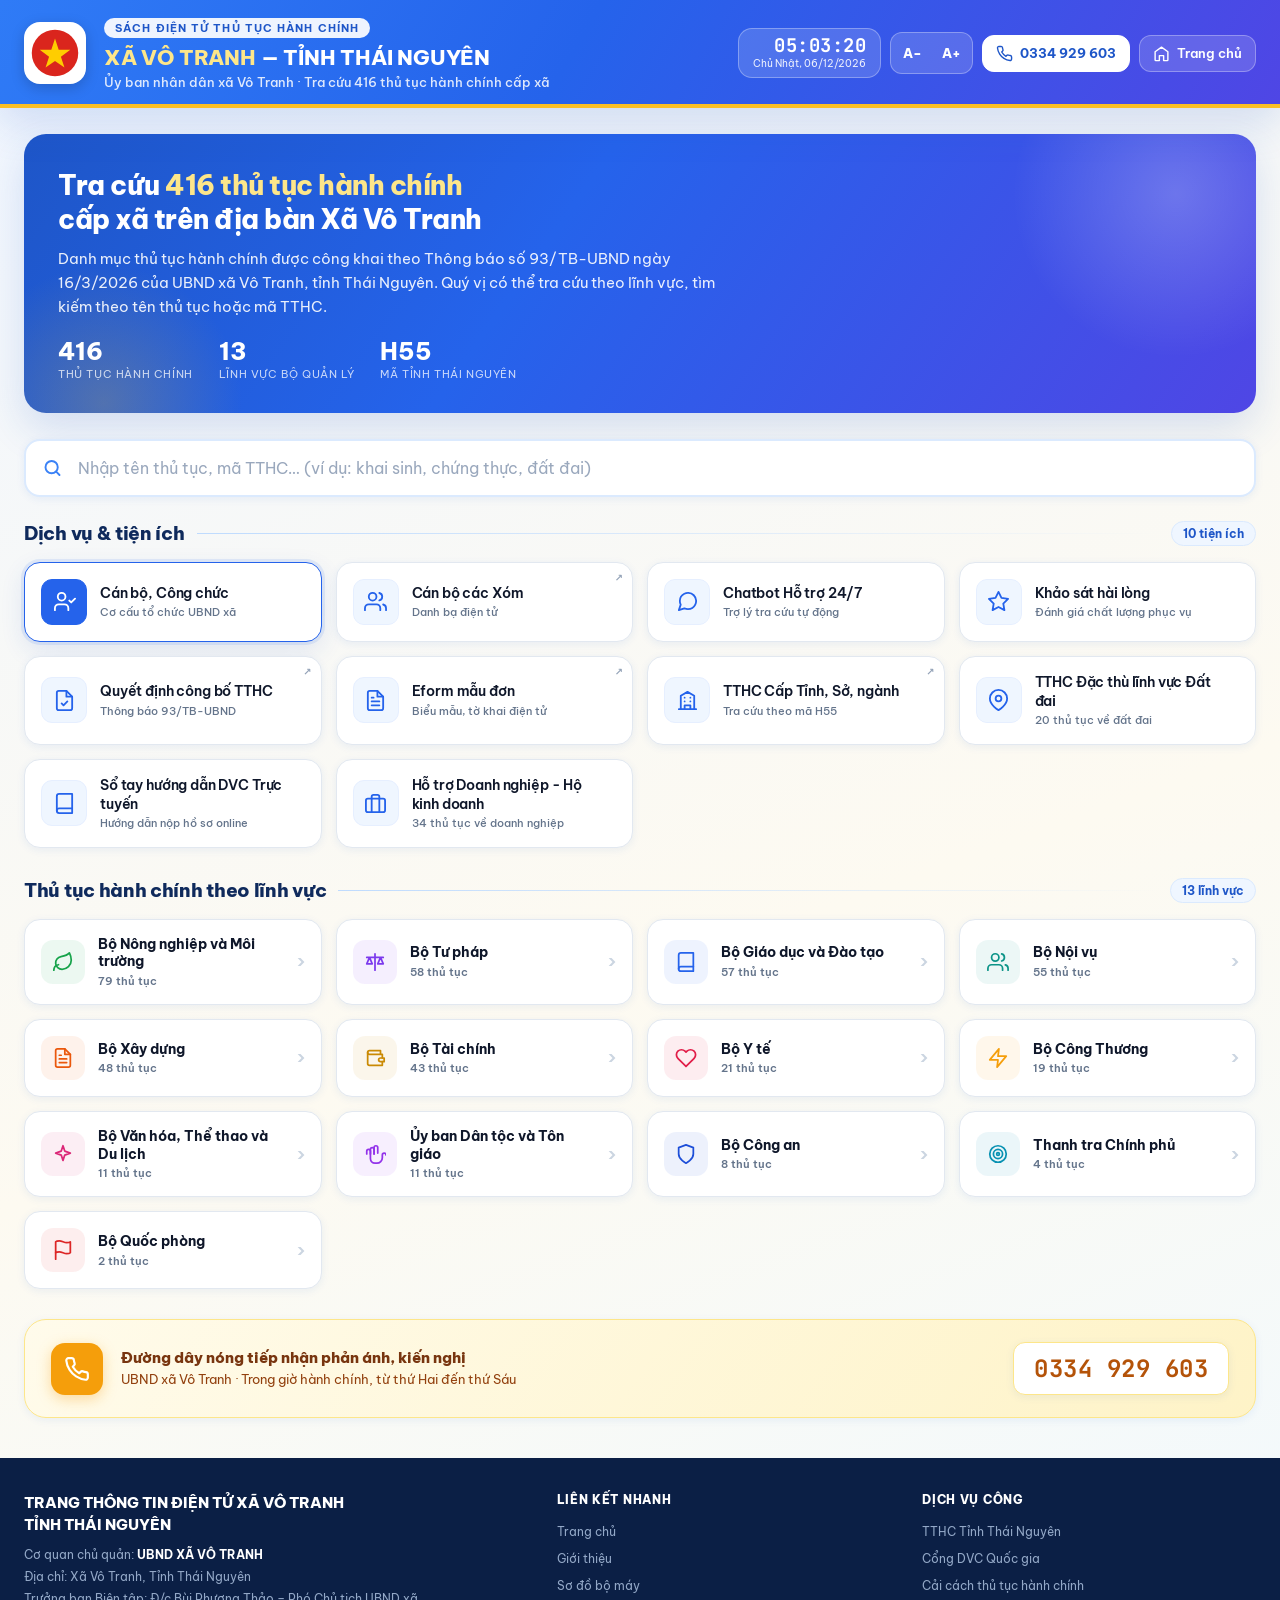
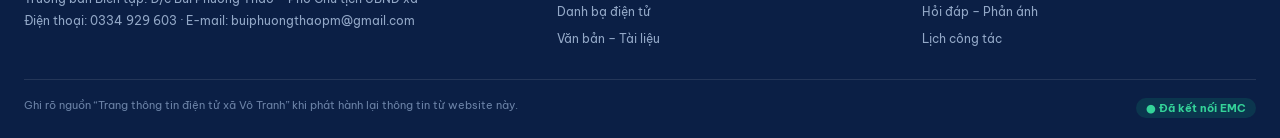
==== index.html @ 2d22bf2d "Khoi tao kiosk TTHC Xa Vo Tranh - Tinh Thai Nguyen (416 thu tuc cap xa, 13 linh vuc, 10 the tien ich" ====
<!DOCTYPE html>
<html lang="vi">
<head>
<meta charset="UTF-8">
<meta name="viewport" content="width=device-width, initial-scale=1.0, maximum-scale=5.0">
<meta name="description" content="Sách điện tử Thủ tục hành chính — UBND xã Vô Tranh, tỉnh Thái Nguyên. Tra cứu 416 thủ tục hành chính cấp xã.">
<meta name="theme-color" content="#2563eb">
<title>Sách điện tử Thủ tục hành chính — Xã Vô Tranh, Tỉnh Thái Nguyên</title>
<link rel="preconnect" href="https://fonts.googleapis.com">
<link rel="preconnect" href="https://fonts.gstatic.com" crossorigin>
<link href="https://fonts.googleapis.com/css2?family=Be+Vietnam+Pro:ital,wght@0,400;0,500;0,600;0,700;0,800;1,400;1,600&family=JetBrains+Mono:wght@500;700&display=swap" rel="stylesheet">
<style>
  :root{
    --blue-800:#1b47a8; --blue-700:#1e56c8; --blue-600:#2563eb; --blue-500:#3b82f6;
    --blue-300:#93c5fd; --blue-200:#bfdbfe; --blue-100:#dbeafe; --blue-50:#eff6ff;
    --ink:#0f2a5c; --slate:#475569; --muted:#64748b;
    --amber-500:#f59e0b; --amber-400:#fbbf24;
    --card:#fff; --border:#e2e8f0; --line:#eef2f7;
    --radius-lg:22px; --radius-md:16px;
    --shadow-sm:0 2px 8px rgba(30,86,200,.08);
    --shadow-md:0 8px 24px rgba(30,86,200,.12);
    --shadow-lg:0 16px 40px rgba(30,86,200,.16);
    --fs:1;
  }
  *{margin:0;padding:0;box-sizing:border-box;-webkit-tap-highlight-color:transparent}
  html{font-size:calc(16px * var(--fs));scroll-behavior:smooth}
  body{
    font-family:'Be Vietnam Pro','Segoe UI',system-ui,sans-serif;
    background:linear-gradient(160deg,#f0f6ff 0%,#fdfaf1 55%,#f0f9ff 100%);
    color:var(--ink);min-height:100vh;display:flex;flex-direction:column;
    -webkit-font-smoothing:antialiased;
  }
  button{font-family:inherit;cursor:pointer;border:none;background:none;color:inherit}
  a{color:inherit;text-decoration:none}

  /* ================= HEADER ================= */
  header.site-header{
    position:sticky;top:0;z-index:60;
    background:linear-gradient(120deg,#2f7bf6 0%,#2563eb 45%,#4f46e5 100%);
    box-shadow:var(--shadow-lg);border-bottom:4px solid var(--amber-400);
  }
  .header-inner{max-width:1320px;margin:0 auto;padding:16px 24px 14px;display:flex;align-items:center;gap:18px;flex-wrap:wrap}
  .emblem{width:62px;height:62px;flex-shrink:0;border-radius:16px;background:#fff;box-shadow:0 4px 14px rgba(0,0,0,.18);display:grid;place-items:center;padding:7px}
  .emblem svg{width:100%;height:100%;display:block}
  .title-block{flex:1 1 300px;min-width:230px}
  .title-kicker{display:inline-block;background:rgba(255,255,255,.92);color:var(--blue-700);font-size:.68rem;font-weight:700;letter-spacing:1.1px;text-transform:uppercase;padding:3px 11px;border-radius:999px;margin-bottom:6px}
  .title-main{color:#fff;font-size:1.3rem;font-weight:800;line-height:1.3;letter-spacing:-.2px}
  .title-main .highlight{color:#fde68a}
  .title-sub{margin-top:3px;color:rgba(255,255,255,.85);font-size:.8rem;font-weight:500}

  .header-tools{display:flex;align-items:center;gap:9px;flex-wrap:wrap}
  .clock-pill{display:flex;flex-direction:column;align-items:flex-end;gap:1px;background:rgba(255,255,255,.15);border:1px solid rgba(255,255,255,.3);border-radius:14px;padding:7px 14px;color:#fff;min-width:132px}
  #clock{font-family:'JetBrains Mono',monospace;font-size:1.18rem;font-weight:700;letter-spacing:.5px;line-height:1.1}
  #date-line{font-size:.64rem;opacity:.9;text-transform:capitalize;white-space:nowrap}
  .tool-pill{display:inline-flex;align-items:center;gap:7px;background:rgba(255,255,255,.15);border:1px solid rgba(255,255,255,.3);border-radius:12px;padding:9px 13px;color:#fff;font-size:.8rem;font-weight:600;transition:.18s}
  .tool-pill:hover{background:rgba(255,255,255,.28);transform:translateY(-1px)}
  .tool-pill svg{width:17px;height:17px}
  .tool-pill.tel{background:#fff;color:var(--blue-700);border-color:#fff;font-weight:700}
  .tool-pill.tel:hover{background:#fef3c7;color:#b45309}
  .fs-group{display:flex;gap:5px;background:rgba(255,255,255,.15);border:1px solid rgba(255,255,255,.3);border-radius:12px;padding:4px}
  .fs-btn{width:34px;height:32px;border-radius:9px;color:#fff;font-weight:800;font-size:.8rem;display:grid;place-items:center;transition:.15s}
  .fs-btn:hover{background:rgba(255,255,255,.25)}
  .fs-btn:active{transform:scale(.94)}

  /* ================= LAYOUT ================= */
  main{flex:1;max-width:1320px;width:100%;margin:0 auto;padding:26px 24px 40px}
  .view{display:none;animation:rise .32s cubic-bezier(.22,1,.36,1)}
  .view.active{display:block}
  @keyframes rise{from{opacity:0;transform:translateY(14px)}to{opacity:1;transform:none}}

  .section-head{display:flex;align-items:center;gap:12px;margin:0 0 16px;flex-wrap:wrap}
  .section-head h2{font-size:1.16rem;font-weight:800;letter-spacing:-.3px}
  .section-head .rule{flex:1;height:1px;background:linear-gradient(90deg,var(--blue-200),transparent)}
  .section-head .count{background:var(--blue-50);color:var(--blue-700);border:1px solid var(--blue-100);font-size:.74rem;font-weight:700;padding:4px 11px;border-radius:999px}

  /* ================= HERO ================= */
  .hero{position:relative;overflow:hidden;border-radius:var(--radius-lg);background:linear-gradient(125deg,#1e56c8 0%,#2563eb 42%,#4f46e5 100%);padding:34px 34px 32px;color:#fff;box-shadow:var(--shadow-lg);margin-bottom:26px}
  .hero::before{content:"";position:absolute;right:-90px;top:-110px;width:340px;height:340px;border-radius:50%;background:radial-gradient(circle,rgba(255,255,255,.22),transparent 68%)}
  .hero::after{content:"";position:absolute;left:-60px;bottom:-130px;width:280px;height:280px;border-radius:50%;background:radial-gradient(circle,rgba(251,191,36,.22),transparent 70%)}
  .hero-inner{position:relative;z-index:1;max-width:840px}
  .hero h1{font-size:1.7rem;font-weight:800;line-height:1.26;letter-spacing:-.5px;margin-bottom:10px}
  .hero h1 .hl{color:#fde68a}
  .hero p{font-size:.93rem;line-height:1.62;color:rgba(255,255,255,.9);max-width:680px}
  .hero-stats{display:flex;gap:26px;margin-top:20px;flex-wrap:wrap}
  .hero-stat{display:flex;flex-direction:column}
  .hero-stat b{font-size:1.5rem;font-weight:800;line-height:1;color:#fff}
  .hero-stat span{font-size:.7rem;text-transform:uppercase;letter-spacing:.6px;color:rgba(255,255,255,.75);margin-top:4px}

  /* ================= SEARCH ================= */
  .search-box{position:relative;margin-bottom:24px}
  .search-box svg.lens{position:absolute;left:18px;top:50%;transform:translateY(-50%);width:21px;height:21px;color:var(--blue-500);pointer-events:none}
  #search{width:100%;padding:17px 60px 17px 52px;border:2px solid var(--blue-100);border-radius:var(--radius-md);font-size:.98rem;font-family:inherit;font-weight:500;background:#fff;color:var(--ink);box-shadow:var(--shadow-sm);transition:.2s}
  #search::placeholder{color:#9aa8bd;font-weight:400}
  #search:focus{outline:none;border-color:var(--blue-500);box-shadow:0 0 0 4px rgba(59,130,246,.15)}
  #search-clear{position:absolute;right:14px;top:50%;transform:translateY(-50%);width:30px;height:30px;border-radius:50%;display:none;place-items:center;background:var(--blue-50);color:var(--blue-600);font-size:.85rem;font-weight:700}
  #search-clear.on{display:grid}

  /* ================= UTILITY GRID (10 thẻ) ================= */
  .util-grid{display:grid;grid-template-columns:repeat(4,minmax(0,1fr));gap:14px;margin-bottom:30px}
  .util-card{display:flex;align-items:center;gap:13px;text-align:left;background:var(--card);border:1.5px solid var(--border);border-radius:var(--radius-md);padding:16px;box-shadow:var(--shadow-sm);transition:.2s cubic-bezier(.22,1,.36,1);min-height:80px;position:relative;overflow:hidden}
  .util-card:hover{border-color:var(--blue-200);box-shadow:var(--shadow-md);transform:translateY(-3px)}
  .util-card:active{transform:translateY(-1px) scale(.995)}
  .util-card .ico{width:46px;height:46px;flex-shrink:0;border-radius:11px;display:grid;place-items:center;background:var(--blue-50);color:var(--blue-600);border:1px solid #e6efff;transition:.2s}
  .util-card .ico svg{width:23px;height:23px;stroke-width:1.9}
  .util-card:hover .ico{background:var(--blue-100);color:var(--blue-700)}
  .util-card .lbl{font-size:.885rem;font-weight:600;line-height:1.35;color:#0f172a;letter-spacing:-.15px;padding-right:8px}
  .util-card .sub{display:block;font-size:.68rem;font-weight:500;color:var(--muted);margin-top:2px;letter-spacing:0;line-height:1.35}
  .util-card .ext{position:absolute;top:8px;right:9px;font-size:.62rem;color:#94a3b8;font-weight:700}
  .util-card.is-active{border:1.8px solid var(--blue-600);box-shadow:0 0 0 3px rgba(37,99,235,.1),var(--shadow-md)}
  .util-card.is-active .ico{background:var(--blue-600);color:#fff;border-color:var(--blue-600)}

  /* ================= SECTOR GRID ================= */
  .sector-grid{display:grid;grid-template-columns:repeat(auto-fill,minmax(238px,1fr));gap:14px}
  .sector-card{display:flex;align-items:center;gap:13px;text-align:left;background:var(--card);border:1.5px solid var(--border);border-radius:var(--radius-md);padding:16px;box-shadow:var(--shadow-sm);transition:.2s cubic-bezier(.22,1,.36,1)}
  .sector-card:hover{border-color:var(--blue-200);box-shadow:var(--shadow-md);transform:translateY(-3px)}
  .sector-card .ico{width:44px;height:44px;flex-shrink:0;border-radius:12px;display:grid;place-items:center;background:var(--blue-50);color:var(--blue-600)}
  .sector-card .ico svg{width:22px;height:22px;stroke-width:1.9}
  .sector-card .txt{flex:1;min-width:0}
  .sector-card .nm{font-size:.85rem;font-weight:700;line-height:1.3;color:#0f172a;display:block}
  .sector-card .ct{font-size:.7rem;font-weight:600;color:var(--muted);margin-top:3px;display:block}
  .sector-card .arw{color:#cbd5e1;font-size:1.1rem;font-weight:700;transition:.2s}
  .sector-card:hover .arw{color:var(--blue-600);transform:translateX(3px)}

  /* ================= BREADCRUMB / BACK ================= */
  .crumbbar{display:flex;align-items:center;gap:10px;margin-bottom:16px;flex-wrap:wrap}
  .btn-back{display:inline-flex;align-items:center;gap:7px;background:#fff;border:1.5px solid var(--border);border-radius:11px;padding:9px 15px;font-size:.82rem;font-weight:700;color:var(--slate);box-shadow:var(--shadow-sm);transition:.18s}
  .btn-back:hover{border-color:var(--blue-300);color:var(--blue-700);transform:translateX(-2px)}
  .btn-back svg{width:15px;height:15px}
  .crumb{font-size:.78rem;color:var(--muted);font-weight:500}
  .crumb b{color:var(--ink);font-weight:700}

  /* ================= PROCEDURE LIST ================= */
  .proc-list{display:flex;flex-direction:column;gap:10px}
  .proc-row{display:flex;align-items:flex-start;gap:14px;text-align:left;background:#fff;border:1.5px solid var(--border);border-radius:14px;padding:15px 17px;transition:.16s;box-shadow:0 1px 3px rgba(15,42,92,.04)}
  .proc-row:hover{border-color:var(--blue-200);background:#fcfdff;transform:translateX(3px);box-shadow:var(--shadow-sm)}
  .proc-row .num{flex-shrink:0;min-width:38px;height:26px;border-radius:8px;background:var(--blue-50);color:var(--blue-700);font-family:'JetBrains Mono',monospace;font-size:.72rem;font-weight:700;display:grid;place-items:center;margin-top:1px}
  .proc-row .body{flex:1;min-width:0}
  .proc-row .nm{font-size:.875rem;font-weight:600;line-height:1.45;color:#12233f;display:block}
  .proc-row .meta{display:flex;gap:7px;flex-wrap:wrap;margin-top:7px}
  .tag{font-size:.64rem;font-weight:700;padding:2.5px 8px;border-radius:6px;background:#f1f5f9;color:#64748b;letter-spacing:.2px;white-space:nowrap}
  .tag.code{background:#eef4ff;color:#1e56c8;font-family:'JetBrains Mono',monospace;letter-spacing:0}
  .tag.lvl{background:#ecfdf5;color:#047857}
  .tag.sec{background:#fef3c7;color:#92400e}
  .proc-row .go{color:#cbd5e1;font-size:1.15rem;font-weight:700;flex-shrink:0;align-self:center;transition:.16s}
  .proc-row:hover .go{color:var(--blue-600);transform:translateX(3px)}

  .empty{text-align:center;padding:56px 20px;background:#fff;border:1.5px dashed var(--blue-200);border-radius:var(--radius-md);color:var(--muted)}
  .empty .em{font-size:2.2rem;margin-bottom:10px;opacity:.6}
  .empty b{display:block;color:var(--ink);font-size:1rem;margin-bottom:6px}
  .empty span{font-size:.85rem;line-height:1.6}

  /* ================= DETAIL ================= */
  .detail-card{background:#fff;border:1.5px solid var(--border);border-radius:var(--radius-lg);overflow:hidden;box-shadow:var(--shadow-md)}
  .detail-top{padding:26px 28px;background:linear-gradient(125deg,#1e56c8,#4f46e5);color:#fff;position:relative;overflow:hidden}
  .detail-top::after{content:"";position:absolute;right:-70px;top:-90px;width:240px;height:240px;border-radius:50%;background:radial-gradient(circle,rgba(255,255,255,.18),transparent 70%)}
  .detail-top .code{display:inline-block;font-family:'JetBrains Mono',monospace;font-size:.9rem;font-weight:700;background:rgba(255,255,255,.18);border:1px solid rgba(255,255,255,.3);padding:5px 13px;border-radius:9px;letter-spacing:.5px;margin-bottom:12px;position:relative;z-index:1}
  .detail-top h1{font-size:1.22rem;font-weight:800;line-height:1.42;letter-spacing:-.2px;position:relative;z-index:1}
  .detail-body{padding:24px 28px 28px}
  .kv{display:grid;grid-template-columns:190px 1fr;gap:0 20px;margin-bottom:22px}
  .kv dt{font-size:.75rem;font-weight:700;color:var(--muted);text-transform:uppercase;letter-spacing:.4px;padding:11px 0;border-bottom:1px solid var(--line)}
  .kv dd{font-size:.88rem;font-weight:600;color:#182b4a;padding:11px 0;border-bottom:1px solid var(--line);line-height:1.5}
  .actions{display:flex;gap:11px;flex-wrap:wrap}
  .btn{display:inline-flex;align-items:center;justify-content:center;gap:9px;padding:13px 22px;border-radius:12px;font-size:.86rem;font-weight:700;transition:.18s;border:1.5px solid transparent}
  .btn svg{width:16px;height:16px}
  .btn-primary{background:linear-gradient(125deg,#2563eb,#4f46e5);color:#fff;box-shadow:var(--shadow-md)}
  .btn-primary:hover{transform:translateY(-2px);box-shadow:var(--shadow-lg)}
  .btn-ghost{background:#fff;border-color:var(--border);color:var(--slate)}
  .btn-ghost:hover{border-color:var(--blue-300);color:var(--blue-700);background:var(--blue-50)}
  .notice{display:flex;gap:12px;background:#fffbeb;border:1px solid #fde68a;border-radius:13px;padding:14px 17px;margin-bottom:20px;font-size:.82rem;line-height:1.6;color:#78350f}
  .notice svg{width:19px;height:19px;flex-shrink:0;margin-top:1px;color:#d97706}
  .notice a{color:#b45309;font-weight:700;text-decoration:underline}

  /* ================= GUIDE / PROSE ================= */
  .prose{background:#fff;border:1.5px solid var(--border);border-radius:var(--radius-lg);padding:28px;box-shadow:var(--shadow-sm)}
  .prose h3{font-size:1rem;font-weight:800;margin:26px 0 12px;color:var(--ink);display:flex;align-items:center;gap:9px}
  .prose h3:first-child{margin-top:0}
  .prose h3 .n{width:26px;height:26px;flex-shrink:0;border-radius:8px;background:var(--blue-600);color:#fff;font-size:.78rem;display:grid;place-items:center;font-weight:800}
  .prose p{font-size:.89rem;line-height:1.75;color:#334155;margin-bottom:11px}
  .prose ul{margin:0 0 14px;padding-left:0;list-style:none;display:flex;flex-direction:column;gap:8px}
  .prose li{font-size:.87rem;line-height:1.62;color:#334155;padding-left:24px;position:relative}
  .prose li::before{content:"";position:absolute;left:6px;top:.62em;width:6px;height:6px;border-radius:50%;background:var(--blue-500)}
  .prose a{color:var(--blue-600);font-weight:700;text-decoration:underline;text-underline-offset:2px}
  .prose a:hover{color:var(--blue-800)}
  .chips{display:flex;flex-wrap:wrap;gap:9px;margin:8px 0 18px}
  .chip{background:var(--blue-50);border:1.5px solid var(--blue-100);color:var(--blue-700);padding:8px 15px;border-radius:999px;font-size:.8rem;font-weight:700;transition:.16s}
  .chip:hover{background:var(--blue-600);color:#fff;border-color:var(--blue-600);transform:translateY(-1px)}

  /* ================= ORG ================= */
  .org-grid{display:grid;grid-template-columns:repeat(auto-fit,minmax(226px,1fr));gap:14px;margin-bottom:22px}
  .org-card{background:#fff;border:1.5px solid var(--border);border-radius:var(--radius-md);padding:20px;box-shadow:var(--shadow-sm);transition:.2s}
  .org-card:hover{border-color:var(--blue-200);box-shadow:var(--shadow-md);transform:translateY(-2px)}
  .org-card .ico{width:44px;height:44px;border-radius:12px;background:var(--blue-50);color:var(--blue-600);display:grid;place-items:center;margin-bottom:13px}
  .org-card .ico svg{width:22px;height:22px}
  .org-card h4{font-size:.94rem;font-weight:800;margin-bottom:6px;color:#0f172a}
  .org-card p{font-size:.78rem;line-height:1.6;color:var(--muted);margin-bottom:12px}
  .org-card .lnk{font-size:.78rem;font-weight:700;color:var(--blue-600);display:inline-flex;align-items:center;gap:5px}
  .org-card .lnk:hover{text-decoration:underline;text-underline-offset:2px}

  /* ================= CHATBOT ================= */
  .chat-wrap{background:#fff;border:1.5px solid var(--border);border-radius:var(--radius-lg);box-shadow:var(--shadow-md);overflow:hidden;display:flex;flex-direction:column;height:min(66vh,620px)}
  .chat-head{padding:16px 22px;background:linear-gradient(125deg,#1e56c8,#4f46e5);color:#fff;display:flex;align-items:center;gap:12px;flex-shrink:0}
  .chat-head .av{width:40px;height:40px;border-radius:12px;background:rgba(255,255,255,.18);display:grid;place-items:center;flex-shrink:0}
  .chat-head .av svg{width:22px;height:22px}
  .chat-head b{font-size:.94rem;font-weight:800;display:block}
  .chat-head span{font-size:.69rem;opacity:.85}
  .chat-body{flex:1;overflow-y:auto;padding:20px 22px;display:flex;flex-direction:column;gap:12px;background:#fbfcff}
  .msg{max-width:86%;padding:12px 16px;border-radius:15px;font-size:.855rem;line-height:1.62}
  .msg.bot{align-self:flex-start;background:#fff;border:1.5px solid var(--border);border-bottom-left-radius:5px;color:#1e293b;box-shadow:0 1px 3px rgba(15,42,92,.05)}
  .msg.user{align-self:flex-end;background:linear-gradient(125deg,#2563eb,#4f46e5);color:#fff;border-bottom-right-radius:5px;box-shadow:var(--shadow-sm)}
  .msg b{font-weight:800}
  .msg .hits{display:flex;flex-direction:column;gap:6px;margin-top:10px}
  .msg .hit{background:var(--blue-50);border:1px solid var(--blue-100);border-radius:9px;padding:8px 11px;font-size:.77rem;font-weight:600;color:var(--blue-800);text-align:left;transition:.15s;line-height:1.4}
  .msg .hit:hover{background:var(--blue-600);color:#fff;border-color:var(--blue-600)}
  .chat-foot{padding:13px 18px;border-top:1.5px solid var(--border);display:flex;gap:10px;background:#fff;flex-shrink:0}
  #chat-input{flex:1;padding:13px 17px;border:1.5px solid var(--border);border-radius:12px;font-size:.86rem;font-family:inherit;font-weight:500;min-width:0}
  #chat-input:focus{outline:none;border-color:var(--blue-500);box-shadow:0 0 0 3px rgba(59,130,246,.12)}
  #chat-send{width:48px;height:48px;border-radius:12px;background:linear-gradient(125deg,#2563eb,#4f46e5);color:#fff;display:grid;place-items:center;flex-shrink:0;box-shadow:var(--shadow-sm)}
  #chat-send svg{width:19px;height:19px}
  #chat-send:active{transform:scale(.95)}

  /* ================= SURVEY ================= */
  .survey-card{background:#fff;border:1.5px solid var(--border);border-radius:var(--radius-lg);padding:28px;box-shadow:var(--shadow-md);max-width:780px}
  .survey-q{margin-bottom:26px}
  .survey-q .q{font-size:.94rem;font-weight:700;margin-bottom:13px;color:#0f172a}
  .rate-row{display:flex;gap:10px;flex-wrap:wrap}
  .rate{display:flex;flex-direction:column;align-items:center;gap:6px;padding:13px 18px;border:1.5px solid var(--border);border-radius:13px;background:#fff;transition:.16s;min-width:82px}
  .rate:hover{border-color:var(--blue-300);background:var(--blue-50);transform:translateY(-2px)}
  .rate.on{border-color:var(--blue-600);background:var(--blue-50);box-shadow:0 0 0 3px rgba(37,99,235,.1)}
  .rate .em{font-size:1.45rem;line-height:1}
  .rate .tx{font-size:.68rem;font-weight:700;color:var(--slate)}
  textarea#survey-note{width:100%;padding:14px 17px;border:1.5px solid var(--border);border-radius:13px;font-family:inherit;font-size:.86rem;resize:vertical;min-height:96px;line-height:1.6}
  textarea#survey-note:focus{outline:none;border-color:var(--blue-500);box-shadow:0 0 0 3px rgba(59,130,246,.12)}

  /* ================= HOTLINE ================= */
  .hotline-bar{display:flex;align-items:center;gap:18px;flex-wrap:wrap;margin-top:30px;background:linear-gradient(125deg,#fffbeb,#fef3c7);border:1.5px solid #fde68a;border-radius:var(--radius-lg);padding:22px 26px;box-shadow:var(--shadow-sm)}
  .hotline-bar .ico{width:52px;height:52px;border-radius:14px;background:#f59e0b;color:#fff;display:grid;place-items:center;flex-shrink:0;box-shadow:0 4px 14px rgba(245,158,11,.35)}
  .hotline-bar .ico svg{width:26px;height:26px}
  .hotline-bar .txt{flex:1 1 260px;min-width:190px}
  .hotline-bar .txt b{display:block;font-size:.96rem;font-weight:800;color:#78350f;margin-bottom:3px}
  .hotline-bar .txt span{font-size:.79rem;color:#92400e;line-height:1.5;display:block}
  .hotline-bar .num{font-family:'JetBrains Mono',monospace;font-size:1.5rem;font-weight:700;color:#b45309;letter-spacing:.5px;padding:10px 20px;background:#fff;border-radius:12px;border:1.5px solid #fde68a;box-shadow:var(--shadow-sm)}

  /* ================= FOOTER ================= */
  footer.site-footer{background:#0b1f45;color:#c7d5ea;padding:34px 24px 20px;margin-top:auto}
  .foot-inner{max-width:1320px;margin:0 auto;display:grid;grid-template-columns:1.5fr 1fr 1fr;gap:32px}
  .foot-brand .nm{color:#fff;font-size:.95rem;font-weight:800;line-height:1.45;margin-bottom:8px}
  .foot-brand p{font-size:.78rem;line-height:1.75;color:#93a8c7}
  .foot-brand b{color:#fff}
  .foot-col h5{color:#fff;font-size:.77rem;font-weight:800;text-transform:uppercase;letter-spacing:.7px;margin-bottom:12px}
  .foot-col a{display:block;font-size:.78rem;color:#93a8c7;padding:4px 0;transition:.15s;line-height:1.5}
  .foot-col a:hover{color:#fbbf24;transform:translateX(3px)}
  .foot-bottom{max-width:1320px;margin:26px auto 0;padding-top:18px;border-top:1px solid rgba(255,255,255,.1);display:flex;justify-content:space-between;gap:14px;flex-wrap:wrap;font-size:.71rem;color:#6b82a6}
  .foot-bottom .badge{display:inline-flex;align-items:center;gap:6px;background:rgba(16,185,129,.15);color:#34d399;padding:3px 10px;border-radius:999px;font-weight:700;white-space:nowrap}

  /* ================= IDLE ================= */
  #idle{position:fixed;inset:0;z-index:200;background:rgba(8,23,52,.82);backdrop-filter:blur(9px);display:none;place-items:center;padding:24px}
  #idle.on{display:grid}
  .idle-box{background:#fff;border-radius:24px;padding:38px 42px;text-align:center;max-width:430px;box-shadow:0 30px 80px rgba(0,0,0,.4);animation:pop .3s cubic-bezier(.22,1,.36,1)}
  @keyframes pop{from{opacity:0;transform:scale(.92)}to{opacity:1;transform:none}}
  .idle-box .ring{width:74px;height:74px;margin:0 auto 18px;border-radius:50%;display:grid;place-items:center;background:linear-gradient(125deg,#fef3c7,#fde68a);color:#b45309;font-size:1.9rem;font-weight:800;font-family:'JetBrains Mono',monospace}
  .idle-box h3{font-size:1.12rem;font-weight:800;margin-bottom:8px;color:var(--ink)}
  .idle-box p{font-size:.85rem;color:var(--muted);line-height:1.6;margin-bottom:22px}

  /* ================= RESPONSIVE ================= */
  @media(max-width:1080px){
    .util-grid{grid-template-columns:repeat(3,minmax(0,1fr))}
    .foot-inner{grid-template-columns:1fr 1fr}
  }
  @media(max-width:860px){
    .util-grid{grid-template-columns:repeat(2,minmax(0,1fr))}
    .hero{padding:26px 22px}
    .hero h1{font-size:1.36rem}
    .kv{grid-template-columns:1fr;gap:0}
    .kv dt{padding-bottom:0;border-bottom:none}
    .kv dd{padding-top:4px}
    .foot-inner{grid-template-columns:1fr;gap:24px}
    .detail-top,.detail-body{padding:20px}
  }
  @media(max-width:560px){
    main{padding:18px 14px 30px}
    .header-inner{padding:12px 14px;gap:12px}
    .emblem{width:48px;height:48px}
    .title-main{font-size:1.02rem}
    .title-sub{font-size:.72rem}
    .util-grid{grid-template-columns:1fr;gap:10px}
    .util-card{min-height:66px;padding:13px 14px}
    .clock-pill{min-width:116px;padding:6px 11px}
    #clock{font-size:.98rem}
    .hotline-bar .num{font-size:1.2rem;width:100%;text-align:center}
    .chat-wrap{height:min(72vh,560px)}
    .prose,.survey-card{padding:20px}
    .rate{flex:1 1 44%;min-width:0}
  }
  @media print{
    header.site-header,footer.site-footer,.actions,.btn-back,.hotline-bar,#idle,.crumbbar{display:none!important}
    body{background:#fff}
    .detail-card{box-shadow:none;border:1px solid #ccc}
  }
</style>
</head>
<body>

<header class="site-header">
  <div class="header-inner">
    <div class="emblem" aria-hidden="true">
      <svg viewBox="0 0 64 64">
        <circle cx="32" cy="32" r="31" fill="#da251d"/>
        <path d="M32 12.5l4.9 15.1H52.4L39.9 36.9l4.7 14.5L32 42.5l-12.6 8.9 4.7-14.5L11.6 27.6h15.5L32 12.5z" fill="#ffcd00"/>
      </svg>
    </div>
    <div class="title-block">
      <span class="title-kicker">Sách điện tử Thủ tục hành chính</span>
      <div class="title-main"><span class="highlight">XÃ VÔ TRANH</span> — TỈNH THÁI NGUYÊN</div>
      <div class="title-sub">Ủy ban nhân dân xã Vô Tranh · Tra cứu 416 thủ tục hành chính cấp xã</div>
    </div>
    <div class="header-tools">
      <div class="clock-pill">
        <div id="clock">--:--:--</div>
        <div id="date-line">Đang tải…</div>
      </div>
      <div class="fs-group" role="group" aria-label="Cỡ chữ">
        <button class="fs-btn" id="fs-down" title="Thu nhỏ chữ" aria-label="Thu nhỏ chữ">A−</button>
        <button class="fs-btn" id="fs-up" title="Phóng to chữ" aria-label="Phóng to chữ">A+</button>
      </div>
      <a class="tool-pill tel" href="tel:0334929603" title="Gọi đường dây nóng">
        <svg viewBox="0 0 24 24" fill="none" stroke="currentColor" stroke-width="2" stroke-linecap="round" stroke-linejoin="round"><path d="M22 16.92v3a2 2 0 0 1-2.18 2 19.79 19.79 0 0 1-8.63-3.07 19.5 19.5 0 0 1-6-6 19.79 19.79 0 0 1-3.07-8.67A2 2 0 0 1 4.11 2h3a2 2 0 0 1 2 1.72c.13.96.36 1.9.7 2.81a2 2 0 0 1-.45 2.11L8.09 9.91a16 16 0 0 0 6 6l1.27-1.27a2 2 0 0 1 2.11-.45c.9.34 1.85.57 2.81.7A2 2 0 0 1 22 16.92z"/></svg>
        0334 929 603
      </a>
      <button class="tool-pill" id="btn-home" title="Về trang chủ">
        <svg viewBox="0 0 24 24" fill="none" stroke="currentColor" stroke-width="2" stroke-linecap="round" stroke-linejoin="round"><path d="M3 9.5L12 3l9 6.5V21a1 1 0 0 1-1 1h-5v-7H9v7H4a1 1 0 0 1-1-1V9.5z"/></svg>
        Trang chủ
      </button>
    </div>
  </div>
</header>

<main>

  <!-- ================= HOME ================= -->
  <section class="view active" id="view-home">
    <div class="hero">
      <div class="hero-inner">
        <h1>Tra cứu <span class="hl">416 thủ tục hành chính</span><br>cấp xã trên địa bàn Xã Vô Tranh</h1>
        <p>Danh mục thủ tục hành chính được công khai theo Thông báo số 93/TB-UBND ngày 16/3/2026 của UBND xã Vô Tranh, tỉnh Thái Nguyên. Quý vị có thể tra cứu theo lĩnh vực, tìm kiếm theo tên thủ tục hoặc mã TTHC.</p>
        <div class="hero-stats">
          <div class="hero-stat"><b>416</b><span>Thủ tục hành chính</span></div>
          <div class="hero-stat"><b>13</b><span>Lĩnh vực Bộ quản lý</span></div>
          <div class="hero-stat"><b>H55</b><span>Mã tỉnh Thái Nguyên</span></div>
        </div>
      </div>
    </div>

    <div class="search-box">
      <svg class="lens" viewBox="0 0 24 24" fill="none" stroke="currentColor" stroke-width="2.2" stroke-linecap="round"><circle cx="11" cy="11" r="7"/><path d="M20 20l-3.5-3.5"/></svg>
      <input id="search" type="search" autocomplete="off" placeholder="Nhập tên thủ tục, mã TTHC… (ví dụ: khai sinh, chứng thực, đất đai)" aria-label="Tìm kiếm thủ tục hành chính">
      <button id="search-clear" aria-label="Xóa tìm kiếm">✕</button>
    </div>

    <div class="section-head">
      <h2>Dịch vụ &amp; tiện ích</h2>
      <div class="rule"></div>
      <span class="count">10 tiện ích</span>
    </div>
    <div class="util-grid" id="util-grid"></div>

    <div class="section-head">
      <h2>Thủ tục hành chính theo lĩnh vực</h2>
      <div class="rule"></div>
      <span class="count" id="sector-count">13 lĩnh vực</span>
    </div>
    <div class="sector-grid" id="sector-grid"></div>

    <div class="hotline-bar">
      <div class="ico">
        <svg viewBox="0 0 24 24" fill="none" stroke="currentColor" stroke-width="2" stroke-linecap="round" stroke-linejoin="round"><path d="M22 16.92v3a2 2 0 0 1-2.18 2 19.79 19.79 0 0 1-8.63-3.07 19.5 19.5 0 0 1-6-6 19.79 19.79 0 0 1-3.07-8.67A2 2 0 0 1 4.11 2h3a2 2 0 0 1 2 1.72c.13.96.36 1.9.7 2.81a2 2 0 0 1-.45 2.11L8.09 9.91a16 16 0 0 0 6 6l1.27-1.27a2 2 0 0 1 2.11-.45c.9.34 1.85.57 2.81.7A2 2 0 0 1 22 16.92z"/></svg>
      </div>
      <div class="txt">
        <b>Đường dây nóng tiếp nhận phản ánh, kiến nghị</b>
        <span>UBND xã Vô Tranh · Trong giờ hành chính, từ thứ Hai đến thứ Sáu</span>
      </div>
      <a class="num" href="tel:0334929603">0334 929 603</a>
    </div>
  </section>

  <!-- ================= LIST ================= -->
  <section class="view" id="view-list">
    <div class="crumbbar">
      <button class="btn-back" data-go="home">
        <svg viewBox="0 0 24 24" fill="none" stroke="currentColor" stroke-width="2.4" stroke-linecap="round" stroke-linejoin="round"><path d="M19 12H5M12 19l-7-7 7-7"/></svg>
        Trang chủ
      </button>
      <span class="crumb">Danh mục thủ tục · <b id="list-title-crumb">…</b></span>
    </div>
    <div class="section-head">
      <h2 id="list-heading">Danh mục thủ tục</h2>
      <div class="rule"></div>
      <span class="count" id="list-count">0 thủ tục</span>
    </div>
    <div class="proc-list" id="proc-list"></div>
  </section>

  <!-- ================= DETAIL ================= -->
  <section class="view" id="view-detail">
    <div class="crumbbar">
      <button class="btn-back" id="detail-back">
        <svg viewBox="0 0 24 24" fill="none" stroke="currentColor" stroke-width="2.4" stroke-linecap="round" stroke-linejoin="round"><path d="M19 12H5M12 19l-7-7 7-7"/></svg>
        Quay lại
      </button>
      <span class="crumb" id="detail-crumb">Chi tiết thủ tục</span>
    </div>
    <div class="detail-card">
      <div class="detail-top">
        <span class="code" id="d-code">—</span>
        <h1 id="d-name">—</h1>
      </div>
      <div class="detail-body">
        <div class="notice">
          <svg viewBox="0 0 24 24" fill="none" stroke="currentColor" stroke-width="2" stroke-linecap="round" stroke-linejoin="round"><circle cx="12" cy="12" r="10"/><path d="M12 16v-4M12 8h.01"/></svg>
          <div>Thông tin dưới đây trích từ danh mục thủ tục hành chính công khai của UBND xã Vô Tranh. Để xem đầy đủ thành phần hồ sơ, thời hạn giải quyết và biểu mẫu, vui lòng tra cứu trên Cổng Dịch vụ công Quốc gia.</div>
        </div>
        <dl class="kv">
          <dt>Mã thủ tục</dt><dd id="d-code2">—</dd>
          <dt>Lĩnh vực quản lý</dt><dd id="d-sector">—</dd>
          <dt>Cấp thực hiện</dt><dd id="d-level">—</dd>
          <dt>Quyết định công bố</dt><dd id="d-qd">—</dd>
          <dt>Cơ quan công khai</dt><dd>UBND tỉnh Thái Nguyên</dd>
          <dt>Tình trạng</dt><dd>Đang áp dụng · Công khai</dd>
        </dl>
        <div class="actions">
          <a class="btn btn-primary" id="d-dvc" href="#" target="_blank" rel="noopener">
            <svg viewBox="0 0 24 24" fill="none" stroke="currentColor" stroke-width="2" stroke-linecap="round" stroke-linejoin="round"><path d="M18 13v6a2 2 0 0 1-2 2H5a2 2 0 0 1-2-2V8a2 2 0 0 1 2-2h6"/><path d="M15 3h6v6M10 14L21 3"/></svg>
            Tra cứu trên Cổng DVC Quốc gia
          </a>
          <button class="btn btn-ghost" onclick="window.print()">
            <svg viewBox="0 0 24 24" fill="none" stroke="currentColor" stroke-width="2" stroke-linecap="round" stroke-linejoin="round"><path d="M6 9V2h12v7M6 18H4a2 2 0 0 1-2-2v-5a2 2 0 0 1 2-2h16a2 2 0 0 1 2 2v5a2 2 0 0 1-2 2h-2"/><path d="M6 14h12v8H6z"/></svg>
            In thủ tục
          </button>
          <a class="btn btn-ghost" href="tel:0334929603">
            <svg viewBox="0 0 24 24" fill="none" stroke="currentColor" stroke-width="2" stroke-linecap="round" stroke-linejoin="round"><path d="M22 16.92v3a2 2 0 0 1-2.18 2 19.79 19.79 0 0 1-8.63-3.07 19.5 19.5 0 0 1-6-6 19.79 19.79 0 0 1-3.07-8.67A2 2 0 0 1 4.11 2h3a2 2 0 0 1 2 1.72c.13.96.36 1.9.7 2.81a2 2 0 0 1-.45 2.11L8.09 9.91a16 16 0 0 0 6 6l1.27-1.27a2 2 0 0 1 2.11-.45c.9.34 1.85.57 2.81.7A2 2 0 0 1 22 16.92z"/></svg>
            Hỗ trợ qua điện thoại
          </a>
        </div>
      </div>
    </div>
  </section>

  <!-- ================= GUIDE ================= -->
  <section class="view" id="view-guide">
    <div class="crumbbar">
      <button class="btn-back" data-go="home">
        <svg viewBox="0 0 24 24" fill="none" stroke="currentColor" stroke-width="2.4" stroke-linecap="round" stroke-linejoin="round"><path d="M19 12H5M12 19l-7-7 7-7"/></svg>
        Trang chủ
      </button>
      <span class="crumb">Sổ tay hướng dẫn Dịch vụ công trực tuyến</span>
    </div>
    <div class="prose">
      <h3><span class="n">1</span> Dịch vụ công trực tuyến là gì?</h3>
      <p>Dịch vụ công trực tuyến là hình thức tiếp nhận và giải quyết thủ tục hành chính qua môi trường điện tử. Người dân có thể nộp hồ sơ, thanh toán phí, nhận kết quả ngay tại nhà mà không cần đến trụ sở UBND, không phụ thuộc giờ hành chính.</p>

      <h3><span class="n">2</span> Chuẩn bị tài khoản định danh điện tử VNeID</h3>
      <ul>
        <li>Cài đặt ứng dụng <b>VNeID</b> trên điện thoại (Google Play hoặc App Store).</li>
        <li>Đăng ký tài khoản bằng số điện thoại chính chủ, xác thực bằng số định danh cá nhân.</li>
        <li>Đến Công an xã Vô Tranh để kích hoạt tài khoản <b>định danh điện tử mức 2</b> — điều kiện cần để nộp hồ sơ trực tuyến.</li>
        <li>Đăng nhập Cổng Dịch vụ công Quốc gia bằng tài khoản VNeID.</li>
      </ul>

      <h3><span class="n">3</span> Các bước nộp hồ sơ trực tuyến</h3>
      <ul>
        <li><b>Bước 1:</b> Truy cập <a href="https://dichvucong.gov.vn/" target="_blank" rel="noopener">dichvucong.gov.vn</a>, đăng nhập bằng VNeID.</li>
        <li><b>Bước 2:</b> Tìm thủ tục cần thực hiện, chọn cơ quan giải quyết là <b>UBND xã Vô Tranh</b>.</li>
        <li><b>Bước 3:</b> Điền tờ khai trực tuyến, tải lên bản chụp các giấy tờ theo yêu cầu.</li>
        <li><b>Bước 4:</b> Thanh toán lệ phí (nếu có) và nhận mã hồ sơ để theo dõi tiến độ.</li>
        <li><b>Bước 5:</b> Nhận kết quả trực tuyến hoặc tại Bộ phận Một cửa UBND xã Vô Tranh.</li>
      </ul>

      <h3><span class="n">4</span> Lưu ý khi chụp, tải hồ sơ</h3>
      <ul>
        <li>Chụp rõ nét, đủ 4 góc, không lóa sáng; định dạng PDF hoặc JPG, dung lượng dưới 5MB mỗi trang.</li>
        <li>Thông tin khai phải trùng khớp với giấy tờ tùy thân và dữ liệu dân cư quốc gia.</li>
        <li>Trường hợp hồ sơ bị từ chối, cơ quan tiếp nhận phải thông báo nêu rõ lý do trong thời hạn quy định.</li>
      </ul>

      <h3><span class="n">5</span> Đường dẫn tra cứu chính thức</h3>
      <div class="chips">
        <a class="chip" href="https://dichvucong.gov.vn/tra-cuu-thu-tuc/danh-sach?showAdvanced=true&amp;searchType=PROVINCE&amp;formalityType=STANDARD&amp;province=H55&amp;activeKey=STANDARD" target="_blank" rel="noopener">TTHC Tỉnh Thái Nguyên (H55)</a>
        <a class="chip" href="https://votranh.thainguyen.gov.vn/van-ban-tai-lieu" target="_blank" rel="noopener">Văn bản – Tài liệu xã</a>
        <a class="chip" href="https://votranh.thainguyen.gov.vn/hoi-dap" target="_blank" rel="noopener">Hỏi đáp – Phản ánh</a>
        <a class="chip" href="https://votranh.thainguyen.gov.vn/cai-cach-thu-tuc-hanh-chinh" target="_blank" rel="noopener">Cải cách TTHC</a>
      </div>

      <h3><span class="n">6</span> Trường hợp cần hỗ trợ</h3>
      <p>Liên hệ Bộ phận Một cửa – UBND xã Vô Tranh, tỉnh Thái Nguyên. Điện thoại: <a href="tel:0334929603"><b>0334 929 603</b></a> · Email: <a href="mailto:buiphuongthaopm@gmail.com">buiphuongthaopm@gmail.com</a></p>
    </div>
  </section>

  <!-- ================= DIRECTORY ================= -->
  <section class="view" id="view-directory">
    <div class="crumbbar">
      <button class="btn-back" data-go="home">
        <svg viewBox="0 0 24 24" fill="none" stroke="currentColor" stroke-width="2.4" stroke-linecap="round" stroke-linejoin="round"><path d="M19 12H5M12 19l-7-7 7-7"/></svg>
        Trang chủ
      </button>
      <span class="crumb">Cán bộ, Công chức</span>
    </div>
    <div class="section-head">
      <h2>Cơ cấu tổ chức xã Vô Tranh</h2>
      <div class="rule"></div>
    </div>
    <div class="org-grid">
      <div class="org-card">
        <div class="ico"><svg viewBox="0 0 24 24" fill="none" stroke="currentColor" stroke-width="1.9" stroke-linecap="round" stroke-linejoin="round"><path d="M17 21v-2a4 4 0 0 0-4-4H5a4 4 0 0 0-4 4v2"/><circle cx="9" cy="7" r="4"/><path d="M23 21v-2a4 4 0 0 0-3-3.87"/></svg></div>
        <h4>Đảng ủy xã Vô Tranh</h4>
        <p>Lãnh đạo, chỉ đạo toàn diện các mặt công tác của địa phương.</p>
        <a class="lnk" href="https://votranh.thainguyen.gov.vn/ang-uy" target="_blank" rel="noopener">Xem chi tiết →</a>
      </div>
      <div class="org-card">
        <div class="ico"><svg viewBox="0 0 24 24" fill="none" stroke="currentColor" stroke-width="1.9" stroke-linecap="round" stroke-linejoin="round"><path d="M3 21h18M5 21V9l7-5 7 5v12M9 21v-6h6v6"/></svg></div>
        <h4>Hội đồng nhân dân xã</h4>
        <p>Cơ quan quyền lực nhà nước ở địa phương, đại diện cho ý chí nhân dân.</p>
        <a class="lnk" href="https://votranh.thainguyen.gov.vn/hoi-ong-nhan-dan" target="_blank" rel="noopener">Xem chi tiết →</a>
      </div>
      <div class="org-card">
        <div class="ico"><svg viewBox="0 0 24 24" fill="none" stroke="currentColor" stroke-width="1.9" stroke-linecap="round" stroke-linejoin="round"><path d="M3 21h18M4 21V7l8-4 8 4v14M9 21v-5h6v5M8 11h.01M16 11h.01"/></svg></div>
        <h4>Ủy ban nhân dân xã</h4>
        <p>Cơ quan chấp hành, điều hành, quản lý nhà nước trên địa bàn xã.</p>
        <a class="lnk" href="https://votranh.thainguyen.gov.vn/uy-ban-nhan-dan" target="_blank" rel="noopener">Xem chi tiết →</a>
      </div>
      <div class="org-card">
        <div class="ico"><svg viewBox="0 0 24 24" fill="none" stroke="currentColor" stroke-width="1.9" stroke-linecap="round" stroke-linejoin="round"><path d="M12 21s-7-4.5-7-10a7 7 0 0 1 14 0c0 5.5-7 10-7 10z"/><circle cx="12" cy="11" r="2.5"/></svg></div>
        <h4>UBMTTQ xã Vô Tranh</h4>
        <p>Tập hợp, phát huy sức mạnh khối đại đoàn kết toàn dân.</p>
        <a class="lnk" href="https://votranh.thainguyen.gov.vn/so-o-bo-may" target="_blank" rel="noopener">Sơ đồ bộ máy →</a>
      </div>
    </div>

    <div class="notice">
      <svg viewBox="0 0 24 24" fill="none" stroke="currentColor" stroke-width="2" stroke-linecap="round" stroke-linejoin="round"><circle cx="12" cy="12" r="10"/><path d="M12 16v-4M12 8h.01"/></svg>
      <div>Danh sách cán bộ, công chức kèm chức vụ và số điện thoại được công khai đầy đủ tại chuyên mục <b>Danh bạ điện tử</b> trên Trang thông tin điện tử xã Vô Tranh.</div>
    </div>

    <div class="actions" style="margin-top:20px">
      <a class="btn btn-primary" href="https://votranh.thainguyen.gov.vn/danh-ba-dien-tu" target="_blank" rel="noopener">
        <svg viewBox="0 0 24 24" fill="none" stroke="currentColor" stroke-width="2" stroke-linecap="round" stroke-linejoin="round"><path d="M18 13v6a2 2 0 0 1-2 2H5a2 2 0 0 1-2-2V8a2 2 0 0 1 2-2h6"/><path d="M15 3h6v6M10 14L21 3"/></svg>
        Mở Danh bạ điện tử
      </a>
      <a class="btn btn-ghost" href="https://votranh.thainguyen.gov.vn/can-bo-cong-chuc-xa" target="_blank" rel="noopener">Trang Cán bộ công chức xã</a>
    </div>
  </section>

  <!-- ================= CHATBOT ================= -->
  <section class="view" id="view-chatbot">
    <div class="crumbbar">
      <button class="btn-back" data-go="home">
        <svg viewBox="0 0 24 24" fill="none" stroke="currentColor" stroke-width="2.4" stroke-linecap="round" stroke-linejoin="round"><path d="M19 12H5M12 19l-7-7 7-7"/></svg>
        Trang chủ
      </button>
      <span class="crumb">Chatbot hỗ trợ tra cứu 24/7</span>
    </div>
    <div class="chat-wrap">
      <div class="chat-head">
        <div class="av">
          <svg viewBox="0 0 24 24" fill="none" stroke="currentColor" stroke-width="1.9" stroke-linecap="round" stroke-linejoin="round"><rect x="3" y="8" width="18" height="12" rx="3"/><path d="M12 4v4M8 14h.01M16 14h.01M9 18h6"/></svg>
        </div>
        <div>
          <b>Trợ lý tra cứu TTHC</b>
          <span>Hoạt động 24/7 · Trả lời tự động từ danh mục 416 thủ tục</span>
        </div>
      </div>
      <div class="chat-body" id="chat-body"></div>
      <div class="chat-foot">
        <input id="chat-input" type="text" placeholder="Nhập nội dung cần tra cứu, ví dụ: đăng ký khai sinh…" autocomplete="off">
        <button id="chat-send" aria-label="Gửi">
          <svg viewBox="0 0 24 24" fill="none" stroke="currentColor" stroke-width="2.2" stroke-linecap="round" stroke-linejoin="round"><path d="M22 2L11 13M22 2l-7 20-4-9-9-4 20-7z"/></svg>
        </button>
      </div>
    </div>
  </section>

  <!-- ================= SURVEY ================= -->
  <section class="view" id="view-survey">
    <div class="crumbbar">
      <button class="btn-back" data-go="home">
        <svg viewBox="0 0 24 24" fill="none" stroke="currentColor" stroke-width="2.4" stroke-linecap="round" stroke-linejoin="round"><path d="M19 12H5M12 19l-7-7 7-7"/></svg>
        Trang chủ
      </button>
      <span class="crumb">Khảo sát mức độ hài lòng</span>
    </div>
    <div class="survey-card">
      <div class="section-head" style="margin-bottom:20px">
        <h2>Đánh giá chất lượng phục vụ</h2>
        <div class="rule"></div>
      </div>
      <p style="font-size:.86rem;line-height:1.7;color:#475569;margin-bottom:24px">
        Ý kiến của Quý vị giúp UBND xã Vô Tranh nâng cao chất lượng giải quyết thủ tục hành chính. Vui lòng chọn mức độ hài lòng cho từng nội dung dưới đây.
      </p>

      <div class="survey-q" data-q="1">
        <div class="q">1. Thái độ phục vụ của cán bộ, công chức</div>
        <div class="rate-row">
          <button class="rate" type="button" data-v="Rất hài lòng"><span class="em">😍</span><span class="tx">Rất hài lòng</span></button>
          <button class="rate" type="button" data-v="Hài lòng"><span class="em">🙂</span><span class="tx">Hài lòng</span></button>
          <button class="rate" type="button" data-v="Bình thường"><span class="em">😐</span><span class="tx">Bình thường</span></button>
          <button class="rate" type="button" data-v="Chưa hài lòng"><span class="em">🙁</span><span class="tx">Chưa hài lòng</span></button>
        </div>
      </div>

      <div class="survey-q" data-q="2">
        <div class="q">2. Thời gian giải quyết hồ sơ</div>
        <div class="rate-row">
          <button class="rate" type="button" data-v="Rất hài lòng"><span class="em">😍</span><span class="tx">Rất hài lòng</span></button>
          <button class="rate" type="button" data-v="Hài lòng"><span class="em">🙂</span><span class="tx">Hài lòng</span></button>
          <button class="rate" type="button" data-v="Bình thường"><span class="em">😐</span><span class="tx">Bình thường</span></button>
          <button class="rate" type="button" data-v="Chưa hài lòng"><span class="em">🙁</span><span class="tx">Chưa hài lòng</span></button>
        </div>
      </div>

      <div class="survey-q" data-q="3">
        <div class="q">3. Cơ sở vật chất, trang thiết bị tại Bộ phận Một cửa</div>
        <div class="rate-row">
          <button class="rate" type="button" data-v="Rất hài lòng"><span class="em">😍</span><span class="tx">Rất hài lòng</span></button>
          <button class="rate" type="button" data-v="Hài lòng"><span class="em">🙂</span><span class="tx">Hài lòng</span></button>
          <button class="rate" type="button" data-v="Bình thường"><span class="em">😐</span><span class="tx">Bình thường</span></button>
          <button class="rate" type="button" data-v="Chưa hài lòng"><span class="em">🙁</span><span class="tx">Chưa hài lòng</span></button>
        </div>
      </div>

      <div class="survey-q">
        <div class="q">4. Ý kiến góp ý khác (không bắt buộc)</div>
        <textarea id="survey-note" placeholder="Quý vị có thể nêu cụ thể thủ tục, thời điểm và nội dung cần góp ý…"></textarea>
      </div>

      <div class="actions">
        <button class="btn btn-primary" id="survey-send">
          <svg viewBox="0 0 24 24" fill="none" stroke="currentColor" stroke-width="2" stroke-linecap="round" stroke-linejoin="round"><path d="M22 2L11 13M22 2l-7 20-4-9-9-4 20-7z"/></svg>
          Gửi góp ý
        </button>
        <a class="btn btn-ghost" href="https://votranh.thainguyen.gov.vn/hoi-dap" target="_blank" rel="noopener">Gửi qua trang Hỏi đáp</a>
      </div>
      <p id="survey-msg" style="margin-top:16px;font-size:.82rem;font-weight:700;color:#047857;display:none"></p>
    </div>
  </section>

</main>

<footer class="site-footer">
  <div class="foot-inner">
    <div class="foot-brand">
      <div class="nm">TRANG THÔNG TIN ĐIỆN TỬ XÃ VÔ TRANH<br>TỈNH THÁI NGUYÊN</div>
      <p>
        Cơ quan chủ quản: <b>UBND XÃ VÔ TRANH</b><br>
        Địa chỉ: Xã Vô Tranh, Tỉnh Thái Nguyên<br>
        Trưởng ban Biên tập: Đ/c Bùi Phương Thảo – Phó Chủ tịch UBND xã<br>
        Điện thoại: 0334 929 603 · E-mail: buiphuongthaopm@gmail.com
      </p>
    </div>
    <div class="foot-col">
      <h5>Liên kết nhanh</h5>
      <a href="https://votranh.thainguyen.gov.vn/trang-chu" target="_blank" rel="noopener">Trang chủ</a>
      <a href="https://votranh.thainguyen.gov.vn/gioi-thieu" target="_blank" rel="noopener">Giới thiệu</a>
      <a href="https://votranh.thainguyen.gov.vn/so-o-bo-may" target="_blank" rel="noopener">Sơ đồ bộ máy</a>
      <a href="https://votranh.thainguyen.gov.vn/danh-ba-dien-tu" target="_blank" rel="noopener">Danh bạ điện tử</a>
      <a href="https://votranh.thainguyen.gov.vn/van-ban-tai-lieu" target="_blank" rel="noopener">Văn bản – Tài liệu</a>
    </div>
    <div class="foot-col">
      <h5>Dịch vụ công</h5>
      <a href="https://dichvucong.gov.vn/tra-cuu-thu-tuc/danh-sach?showAdvanced=true&amp;searchType=PROVINCE&amp;formalityType=STANDARD&amp;province=H55&amp;activeKey=STANDARD" target="_blank" rel="noopener">TTHC Tỉnh Thái Nguyên</a>
      <a href="https://dichvucong.gov.vn/" target="_blank" rel="noopener">Cổng DVC Quốc gia</a>
      <a href="https://votranh.thainguyen.gov.vn/cai-cach-thu-tuc-hanh-chinh" target="_blank" rel="noopener">Cải cách thủ tục hành chính</a>
      <a href="https://votranh.thainguyen.gov.vn/hoi-dap" target="_blank" rel="noopener">Hỏi đáp – Phản ánh</a>
      <a href="https://votranh.thainguyen.gov.vn/lich-cong-tac" target="_blank" rel="noopener">Lịch công tác</a>
    </div>
  </div>
  <div class="foot-bottom">
    <span>Ghi rõ nguồn “Trang thông tin điện tử xã Vô Tranh” khi phát hành lại thông tin từ website này.</span>
    <span class="badge">● Đã kết nối EMC</span>
  </div>
</footer>

<div id="idle" role="dialog" aria-modal="true" aria-labelledby="idle-title">
  <div class="idle-box">
    <div class="ring" id="idle-sec">10</div>
    <h3 id="idle-title">Phiên làm việc sắp kết thúc</h3>
    <p>Vui lòng chạm vào màn hình để tiếp tục tra cứu thủ tục hành chính.</p>
    <button class="btn btn-primary" id="idle-continue" style="width:100%">Tiếp tục tra cứu</button>
  </div>
</div>

<script src="data.js"></script>
<script>
(function () {
  'use strict';

  var DATA = window.KIOSK_DATA;
  if (!DATA) { document.body.insertAdjacentHTML('afterbegin', '<p style="padding:20px;font-family:sans-serif">Không tải được dữ liệu (data.js).</p>'); return; }
  var PROCS = DATA.procedures, SECTORS = DATA.sectors, CFG = DATA.config;
  var DVC = 'https://dichvucong.gov.vn/p/home/dvc-tthc-chi-tiet-thu-tuc.html?ma_thu_tuc=';

  var ICON = {
    userCheck:'<path d="M16 21v-2a4 4 0 0 0-4-4H6a4 4 0 0 0-4 4v2"/><circle cx="9" cy="7" r="4"/><path d="M17 11l2 2 4-4"/>',
    users:'<path d="M17 21v-2a4 4 0 0 0-4-4H5a4 4 0 0 0-4 4v2"/><circle cx="9" cy="7" r="4"/><path d="M23 21v-2a4 4 0 0 0-3-3.87M16 3.13a4 4 0 0 1 0 7.75"/>',
    chat:'<path d="M21 11.5a8.38 8.38 0 0 1-.9 3.8 8.5 8.5 0 0 1-7.6 4.7 8.38 8.38 0 0 1-3.8-.9L3 21l1.9-5.7a8.38 8.38 0 0 1-.9-3.8 8.5 8.5 0 0 1 4.7-7.6 8.38 8.38 0 0 1 3.8-.9h.5a8.48 8.48 0 0 1 8 8v.5z"/>',
    star:'<path d="M12 2l3.09 6.26L22 9.27l-5 4.87 1.18 6.88L12 17.77l-6.18 3.25L7 14.14 2 9.27l6.91-1.01L12 2z"/>',
    fileBadge:'<path d="M14 2H6a2 2 0 0 0-2 2v16a2 2 0 0 0 2 2h12a2 2 0 0 0 2-2V8z"/><path d="M14 2v6h6M9 15l2 2 4-4"/>',
    fileText:'<path d="M14 2H6a2 2 0 0 0-2 2v16a2 2 0 0 0 2 2h12a2 2 0 0 0 2-2V8z"/><path d="M14 2v6h6M16 13H8M16 17H8M10 9H8"/>',
    building:'<path d="M3 21h18M5 21V7l7-4 7 4v14M9 21v-4h6v4M9 9h.01M15 9h.01M9 13h.01M15 13h.01"/>',
    map:'<path d="M21 10c0 7-9 12-9 12s-9-5-9-12a9 9 0 0 1 18 0z"/><circle cx="12" cy="10" r="3"/>',
    book:'<path d="M4 19.5A2.5 2.5 0 0 1 6.5 17H20"/><path d="M6.5 2H20v20H6.5A2.5 2.5 0 0 1 4 19.5v-15A2.5 2.5 0 0 1 6.5 2z"/>',
    briefcase:'<rect x="2" y="7" width="20" height="14" rx="2"/><path d="M16 21V5a2 2 0 0 0-2-2h-4a2 2 0 0 0-2 2v16"/>',
    leaf:'<path d="M11 20A7 7 0 0 1 9.8 6.1C15.5 5 17 4.48 19 2c1 2 2 4.18 2 8 0 5.5-4.78 10-10 10z"/><path d="M2 21c0-3 1.85-5.36 5.08-6"/>',
    scale:'<path d="M12 3v18M3 7h18M6 7l-3 7h6L6 7zM18 7l-3 7h6l-3-7z"/>',
    wallet:'<path d="M20 12V8H6a2 2 0 0 1 0-4h12v4"/><path d="M4 6v12a2 2 0 0 0 2 2h14v-4"/><path d="M18 12a2 2 0 0 0 0 4h4v-4z"/>',
    heart:'<path d="M20.84 4.61a5.5 5.5 0 0 0-7.78 0L12 5.67l-1.06-1.06a5.5 5.5 0 0 0-7.78 7.78l1.06 1.06L12 21.23l7.78-7.78 1.06-1.06a5.5 5.5 0 0 0 0-7.78z"/>',
    bolt:'<path d="M13 2L3 14h9l-1 8 10-12h-9l1-8z"/>',
    sparkle:'<path d="M12 3l1.9 5.8L20 11l-6.1 2.2L12 19l-1.9-5.8L4 11l6.1-2.2L12 3z"/>',
    hands:'<path d="M11 12V5a2 2 0 1 1 4 0v6"/><path d="M7 12V7a2 2 0 1 1 4 0v5"/><path d="M3 12V9a2 2 0 1 1 4 0v8a5 5 0 0 0 5 5h2a6 6 0 0 0 6-6v-3a2 2 0 1 1 4 0"/>',
    shield:'<path d="M12 22s8-4 8-10V5l-8-3-8 3v7c0 6 8 10 8 10z"/>',
    flag:'<path d="M4 15s1-1 4-1 5 2 8 2 4-1 4-1V3s-1 1-4 1-5-2-8-2-4 1-4 1z"/><path d="M4 22v-7"/>',
    target:'<circle cx="12" cy="12" r="9"/><circle cx="12" cy="12" r="5"/><circle cx="12" cy="12" r="1.5"/>'
  };
  function svg(n){ return '<svg viewBox="0 0 24 24" fill="none" stroke="currentColor" stroke-width="1.9" stroke-linecap="round" stroke-linejoin="round">' + (ICON[n] || ICON.fileText) + '</svg>'; }

  var UTILS = [
    {label:'Cán bộ, Công chức', sub:'Cơ cấu tổ chức UBND xã', icon:'userCheck', active:true, go:'directory'},
    {label:'Cán bộ các Xóm', sub:'Danh bạ điện tử', icon:'users', href:'https://votranh.thainguyen.gov.vn/danh-ba-dien-tu'},
    {label:'Chatbot Hỗ trợ 24/7', sub:'Trợ lý tra cứu tự động', icon:'chat', go:'chatbot'},
    {label:'Khảo sát hài lòng', sub:'Đánh giá chất lượng phục vụ', icon:'star', go:'survey'},
    {label:'Quyết định công bố TTHC', sub:'Thông báo 93/TB-UBND', icon:'fileBadge', href:'https://votranh.thainguyen.gov.vn/cai-cach-thu-tuc-hanh-chinh/thong-bao-cong-khai-danh-muc-thu-tuc-hanh-chinh-xa-vo-tranh-257596'},
    {label:'Eform mẫu đơn', sub:'Biểu mẫu, tờ khai điện tử', icon:'fileText', href:'https://dichvucong.gov.vn/'},
    {label:'TTHC Cấp Tỉnh, Sở, ngành', sub:'Tra cứu theo mã H55', icon:'building', href:'https://dichvucong.gov.vn/tra-cuu-thu-tuc/danh-sach?showAdvanced=true&searchType=PROVINCE&formalityType=STANDARD&province=H55&activeKey=STANDARD'},
    {label:'TTHC Đặc thù lĩnh vực Đất đai', sub:'', icon:'map', tag:'dat-dai'},
    {label:'Sổ tay hướng dẫn DVC Trực tuyến', sub:'Hướng dẫn nộp hồ sơ online', icon:'book', go:'guide'},
    {label:'Hỗ trợ Doanh nghiệp - Hộ kinh doanh', sub:'', icon:'briefcase', tag:'doanh-nghiep'}
  ];

  function stripAcc(s){
    s = String(s || '').replace(/đ/g,'d').replace(/Đ/g,'D');
    return s.normalize('NFD').replace(/[\u0300-\u036f]/g,'');
  }
  var _hay = {};
  function hay(p){
    if (!_hay[p.code]) _hay[p.code] = stripAcc(p.name + ' ' + p.code + ' ' + p.sector).toLowerCase();
    return _hay[p.code];
  }
  function esc(s){
    return String(s == null ? '' : s).replace(/[&<>"']/g, function(c){
      return {'&':'&amp;','<':'&lt;','>':'&gt;','"':'&quot;',"'":'&#39;'}[c];
    });
  }

  /* Chấm điểm khớp: ưu tiên khớp nguyên cụm trong tên, rồi khớp đầu tên,
     rồi khớp từng từ trong tên, cuối cùng mới tới mã/lĩnh vực. */
  var _flat = {};
  function flatName(p){
    if (!_flat[p.code]) _flat[p.code] = stripAcc(p.name).toLowerCase();
    return _flat[p.code];
  }
  function scoreOf(p, phrase, words){
    var flat = flatName(p), s = 0, hit = 0;
    if (phrase){
      var at = flat.indexOf(phrase);
      if (at === 0) s += 26;
      else if (at > -1) s += 16;
    }
    for (var i = 0; i < words.length; i++){
      var w = words[i];
      if (flat.indexOf(w) > -1){ s += 5; hit++; }
      else if (hay(p).indexOf(w) > -1){ s += 1; hit++; }
    }
    if (hit === words.length) s += 8;
    if (p.stt <= 40) s += 0.5;
    return s;
  }
  function matchAll(q){
    var phrase = stripAcc(q).toLowerCase().trim().replace(/\s+/g, ' ');
    var words = phrase.split(' ').filter(Boolean);
    if (!words.length) return [];
    var out = [];
    for (var i = 0; i < PROCS.length; i++){
      var p = PROCS[i], h = hay(p), ok = true;
      for (var j = 0; j < words.length; j++){
        if (h.indexOf(words[j]) < 0){ ok = false; break; }
      }
      if (ok) out.push({p:p, s:scoreOf(p, phrase, words)});
    }
    out.sort(function(a, b){ return b.s - a.s || a.p.stt - b.p.stt; });
    return out.map(function(x){ return x.p; });
  }

  /* show/hide with history so the hardware back button works */
  var current = 'home';
  function show(view, push){
    document.querySelectorAll('.view').forEach(function(v){ v.classList.remove('active'); });
    var el = document.getElementById('view-' + view);
    if (el) el.classList.add('active');
    current = view;
    if (push !== false) history.pushState({v:view}, '', '#' + view);
    window.scrollTo(0, 0);
    if (view === 'chatbot') setTimeout(function(){ var i = document.getElementById('chat-input'); if (i) i.focus(); }, 120);
  }
  window.addEventListener('popstate', function(e){
    var v = (e.state && e.state.v) || 'home';
    document.querySelectorAll('.view').forEach(function(x){ x.classList.remove('active'); });
    var el = document.getElementById('view-' + v);
    if (el) el.classList.add('active');
    current = v;
  });

  /* ---------------- home ---------------- */
  function renderUtils(){
    var nLand = PROCS.filter(function(p){ return p.tags.indexOf('dat-dai') > -1; }).length;
    var nBiz  = PROCS.filter(function(p){ return p.tags.indexOf('doanh-nghiep') > -1; }).length;
    UTILS.forEach(function(u){
      if (u.tag === 'dat-dai') u.sub = nLand + ' thủ tục về đất đai';
      if (u.tag === 'doanh-nghiep') u.sub = nBiz + ' thủ tục về doanh nghiệp';
    });
    document.getElementById('util-grid').innerHTML = UTILS.map(function(u, i){
      var inner = '<span class="ico">' + svg(u.icon) + '</span>' +
                  '<span class="lbl">' + esc(u.label) + '<span class="sub">' + esc(u.sub) + '</span></span>';
      var attrs = 'class="util-card' + (u.active ? ' is-active' : '') + '" data-idx="' + i + '"';
      if (u.href){
        return '<a ' + attrs + ' href="' + esc(u.href) + '" target="_blank" rel="noopener">' + inner + '<span class="ext">↗</span></a>';
      }
      return '<button ' + attrs + ' type="button">' + inner + '</button>';
    }).join('');
  }
  document.getElementById('util-grid').addEventListener('click', function(e){
    var card = e.target.closest('.util-card');
    if (!card || card.tagName === 'A') return;
    var u = UTILS[+card.dataset.idx];
    if (u.go) show(u.go);
    else if (u.tag) renderList({tag:u.tag, title:u.label});
  });

  function renderSectors(){
    document.getElementById('sector-grid').innerHTML = SECTORS.map(function(s){
      return '<button class="sector-card" type="button" data-sec="' + esc(s.name) + '">' +
        '<span class="ico" style="background:' + esc(s.color) + '14;color:' + esc(s.color) + '">' + svg(s.icon) + '</span>' +
        '<span class="txt"><span class="nm">' + esc(s.name) + '</span><span class="ct">' + s.count + ' thủ tục</span></span>' +
        '<span class="arw">›</span></button>';
    }).join('');
  }
  document.getElementById('sector-grid').addEventListener('click', function(e){
    var c = e.target.closest('.sector-card');
    if (c) renderList({sector:c.dataset.sec, title:c.dataset.sec});
  });

  /* ---------------- list ---------------- */
  var lastList = null;
  function rowHTML(p){
    return '<button class="proc-row" type="button" data-code="' + esc(p.code) + '">' +
      '<span class="num">' + p.stt + '</span>' +
      '<span class="body"><span class="nm">' + esc(p.name) + '</span>' +
        '<span class="meta"><span class="tag code">' + esc(p.code) + '</span>' +
        '<span class="tag lvl">' + esc(p.level) + '</span>' +
        (p.qd ? '<span class="tag">QĐ ' + esc(p.qd) + '</span>' : '') +
        (p.sector ? '<span class="tag sec">' + esc(p.sector) + '</span>' : '') +
      '</span></span><span class="go">›</span></button>';
  }

  function renderList(opts){
    lastList = opts;
    var items;
    if (opts.tag) items = PROCS.filter(function(p){ return p.tags.indexOf(opts.tag) > -1; });
    else if (opts.sector) items = PROCS.filter(function(p){ return p.sector === opts.sector; });
    else if (opts.items) items = opts.items;
    else items = PROCS;

    document.getElementById('list-heading').textContent = opts.title || 'Danh mục thủ tục';
    document.getElementById('list-title-crumb').textContent = opts.title || 'Danh mục thủ tục';
    document.getElementById('list-count').textContent = items.length + ' thủ tục';

    var box = document.getElementById('proc-list');
    if (!items.length){
      box.innerHTML = '<div class="empty"><div class="em">🔍</div><b>Không tìm thấy thủ tục phù hợp</b>' +
        '<span>Quý vị vui lòng thử từ khóa khác hoặc liên hệ đường dây nóng <b>0334 929 603</b> để được hướng dẫn.</span></div>';
    } else {
      box.innerHTML = items.map(rowHTML).join('');
    }
    show('list');
  }

  document.getElementById('proc-list').addEventListener('click', function(e){
    var row = e.target.closest('.proc-row');
    if (row) openDetail(row.dataset.code);
  });

  /* ---------------- detail ---------------- */
  function openDetail(code){
    var p = null;
    for (var i = 0; i < PROCS.length; i++){ if (PROCS[i].code === code){ p = PROCS[i]; break; } }
    if (!p) return;
    document.getElementById('d-code').textContent = p.code;
    document.getElementById('d-code2').textContent = p.code;
    document.getElementById('d-name').textContent = p.name;
    document.getElementById('d-sector').textContent = p.sector || '—';
    document.getElementById('d-level').textContent = p.level || 'Cấp Xã';
    document.getElementById('d-qd').textContent = p.qd || '—';
    document.getElementById('d-dvc').href = DVC + encodeURIComponent(p.code);
    document.getElementById('detail-crumb').innerHTML = 'Chi tiết thủ tục · <b>' + esc(p.code) + '</b>';
    document.title = p.name + ' — Xã Vô Tranh, Tỉnh Thái Nguyên';
    show('detail');
  }
  document.getElementById('detail-back').addEventListener('click', function(){
    if (lastList) renderList(lastList); else show('home');
  });

  /* ---------------- search ---------------- */
  var searchEl = document.getElementById('search');
  var clearEl  = document.getElementById('search-clear');
  var tmr = null;
  searchEl.addEventListener('input', function(){
    var q = searchEl.value.trim();
    clearEl.classList.toggle('on', !!q);
    clearTimeout(tmr);
    if (!q){ show('home'); return; }
    tmr = setTimeout(function(){
      var hits = matchAll(q);
      renderList({items:hits, title:'Kết quả tìm kiếm: “' + q + '”'});
    }, 200);
  });
  clearEl.addEventListener('click', function(){
    searchEl.value = ''; clearEl.classList.remove('on'); show('home'); searchEl.focus();
  });
  searchEl.addEventListener('keydown', function(e){
    if (e.key === 'Escape'){ searchEl.value = ''; clearEl.classList.remove('on'); show('home'); }
  });

  /* ---------------- clock ---------------- */
  var DAYS = ['Chủ nhật','Thứ hai','Thứ ba','Thứ tư','Thứ năm','Thứ sáu','Thứ bảy'];
  function tick(){
    var d = new Date();
    var p2 = function(n){ return n < 10 ? '0' + n : '' + n; };
    document.getElementById('clock').textContent = p2(d.getHours()) + ':' + p2(d.getMinutes()) + ':' + p2(d.getSeconds());
    document.getElementById('date-line').textContent = DAYS[d.getDay()] + ', ' + p2(d.getDate()) + '/' + p2(d.getMonth() + 1) + '/' + d.getFullYear();
  }
  tick(); setInterval(tick, 1000);

  /* ---------------- font scale ---------------- */
  var fs = parseFloat(localStorage.getItem('kiosk-fs') || '1');
  function applyFs(){
    fs = Math.min(1.45, Math.max(0.85, fs));
    document.documentElement.style.setProperty('--fs', fs.toFixed(2));
    try { localStorage.setItem('kiosk-fs', fs.toFixed(2)); } catch (err){}
  }
  document.getElementById('fs-up').addEventListener('click', function(){ fs += 0.1; applyFs(); });
  document.getElementById('fs-down').addEventListener('click', function(){ fs -= 0.1; applyFs(); });
  applyFs();

  /* ---------------- nav ---------------- */
  document.getElementById('btn-home').addEventListener('click', function(){
    searchEl.value = ''; clearEl.classList.remove('on'); show('home');
    document.title = 'Sách điện tử Thủ tục hành chính — Xã Vô Tranh, Tỉnh Thái Nguyên';
  });
  document.querySelectorAll('[data-go]').forEach(function(b){
    b.addEventListener('click', function(){ show(b.dataset.go); });
  });
  document.addEventListener('keydown', function(e){
    if (e.key === 'Escape' && !document.getElementById('idle').classList.contains('on')){
      var a = document.querySelector('.view.active');
      if (a && a.id !== 'view-home') show('home');
    }
  });

  /* ---------------- chatbot ---------------- */
  var chatBody  = document.getElementById('chat-body');
  var chatInput = document.getElementById('chat-input');

  function bubble(html, who){
    var d = document.createElement('div');
    d.className = 'msg ' + who;
    d.innerHTML = html;
    chatBody.appendChild(d);
    chatBody.scrollTop = chatBody.scrollHeight;
  }

  function botReply(text){
    var found = matchAll(text);
    if (!found.length){
      var raw = stripAcc(text).trim();
      if (!raw){
        bubble('Quý vị vui lòng nhập từ khóa dài hơn, ví dụ: <b>khai sinh</b> hoặc mã <b>2.000635</b>.', 'bot');
        return;
      }
      bubble('Tôi chưa tìm thấy thủ tục nào khớp với “<b>' + esc(text) + '</b>”.<br><br>Quý vị có thể thử:<br>• Nhập tên ngắn gọn hơn (ví dụ: <b>khai sinh</b>)<br>• Nhập mã TTHC (ví dụ: <b>2.000635</b>)<br>• Gọi <b>0334 929 603</b> để được hướng dẫn trực tiếp', 'bot');
      return;
    }
    var top = found.slice(0, 6);
    var html = 'Tôi tìm thấy <b>' + found.length + '</b> thủ tục phù hợp' +
      (found.length > top.length ? ', dưới đây là ' + top.length + ' kết quả sát nhất' : '') + ':<div class="hits">' +
      top.map(function(p){
        return '<button class="hit" data-code="' + esc(p.code) + '">' + esc(p.name) +
          '<br><span style="font-weight:600;opacity:.65;font-size:.7rem">' + esc(p.code) + ' · ' + esc(p.sector) + '</span></button>';
      }).join('') + '</div>';
    bubble(html, 'bot');
  }

  function sendChat(){
    var v = chatInput.value.trim();
    if (!v) return;
    bubble(esc(v), 'user');
    chatInput.value = '';
    setTimeout(function(){ botReply(v); }, 300);
  }
  document.getElementById('chat-send').addEventListener('click', sendChat);
  chatInput.addEventListener('keydown', function(e){ if (e.key === 'Enter') sendChat(); });
  chatBody.addEventListener('click', function(e){
    var h = e.target.closest('.hit');
    if (h) openDetail(h.dataset.code);
  });

  /* ---------------- survey ---------------- */
  document.querySelectorAll('.survey-q[data-q]').forEach(function(q){
    q.addEventListener('click', function(e){
      var b = e.target.closest('.rate');
      if (!b) return;
      q.querySelectorAll('.rate').forEach(function(x){ x.classList.remove('on'); });
      b.classList.add('on');
    });
  });
  document.getElementById('survey-send').addEventListener('click', function(){
    var answers = {};
    document.querySelectorAll('.survey-q[data-q]').forEach(function(q){
      var sel = q.querySelector('.rate.on');
      answers[q.dataset.q] = sel ? sel.dataset.v : '(chưa chọn)';
    });
    var note = document.getElementById('survey-note').value.trim();
    var body =
      'KHAO SAT MUC DO HAI LONG - UBND XA VO TRANH%0D%0A%0D%0A' +
      '1. Thai do phuc vu cua can bo, cong chuc: ' + encodeURIComponent(answers['1']) + '%0D%0A' +
      '2. Thoi gian giai quyet ho so: ' + encodeURIComponent(answers['2']) + '%0D%0A' +
      '3. Co so vat chat, trang thiet bi: ' + encodeURIComponent(answers['3']) + '%0D%0A%0D%0A' +
      'Y kien gop y khac: ' + encodeURIComponent(note || '(khong co)') + '%0D%0A%0D%0A' +
      'Gui tu: Sach dien tu TTHC xa Vo Tranh - ' + encodeURIComponent(new Date().toLocaleString('vi-VN'));
    var a = document.createElement('a');
    a.href = 'mailto:buiphuongthaopm@gmail.com?subject=' + encodeURIComponent('Khao sat muc do hai long - UBND xa Vo Tranh') + '&body=' + body;
    a.style.display = 'none';
    document.body.appendChild(a); a.click(); document.body.removeChild(a);
    var msg = document.getElementById('survey-msg');
    msg.style.display = 'block';
    msg.textContent = '✓ Đã tạo thư góp ý. Vui lòng nhấn Gửi trong ứng dụng thư điện tử để hoàn tất.';
  });

  /* ---------------- idle ---------------- */
  var IDLE_MS = CFG.idle_ms || 300000;
  var WARN_MS = CFG.warn_ms || 10000;
  var idleTimer = null, warnTimer = null, warnLeft = 0;
  var idleEl = document.getElementById('idle');
  var idleSec = document.getElementById('idle-sec');

  function resetIdle(){
    clearTimeout(idleTimer); clearInterval(warnTimer);
    idleEl.classList.remove('on');
    idleTimer = setTimeout(startWarn, IDLE_MS);
  }
  function startWarn(){
    warnLeft = Math.round(WARN_MS / 1000);
    idleSec.textContent = warnLeft;
    idleEl.classList.add('on');
    warnTimer = setInterval(function(){
      warnLeft -= 1;
      idleSec.textContent = warnLeft > 0 ? warnLeft : 0;
      if (warnLeft <= 0){
        clearInterval(warnTimer);
        idleEl.classList.remove('on');
        searchEl.value = ''; clearEl.classList.remove('on');
        show('home', false);
        resetIdle();
      }
    }, 1000);
  }
  document.getElementById('idle-continue').addEventListener('click', function(e){ e.stopPropagation(); resetIdle(); });
  ['click','touchstart','keydown'].forEach(function(ev){
    document.addEventListener(ev, resetIdle, {passive:true});
  });
  resetIdle();

  /* ---------------- init ---------------- */
  renderUtils();
  renderSectors();
  document.getElementById('sector-count').textContent = SECTORS.length + ' lĩnh vực';
  bubble('Xin chào! Tôi là trợ lý tra cứu thủ tục hành chính của xã Vô Tranh. Quý vị có thể nhập tên thủ tục, lĩnh vực hoặc mã TTHC để tôi tìm giúp.<br><br><b>Gợi ý:</b> đăng ký khai sinh · chứng thực · đất đai · hộ kinh doanh · hòa giải', 'bot');
  history.replaceState({v:'home'}, '', '#home');
})();
</script>
</body>
</html>
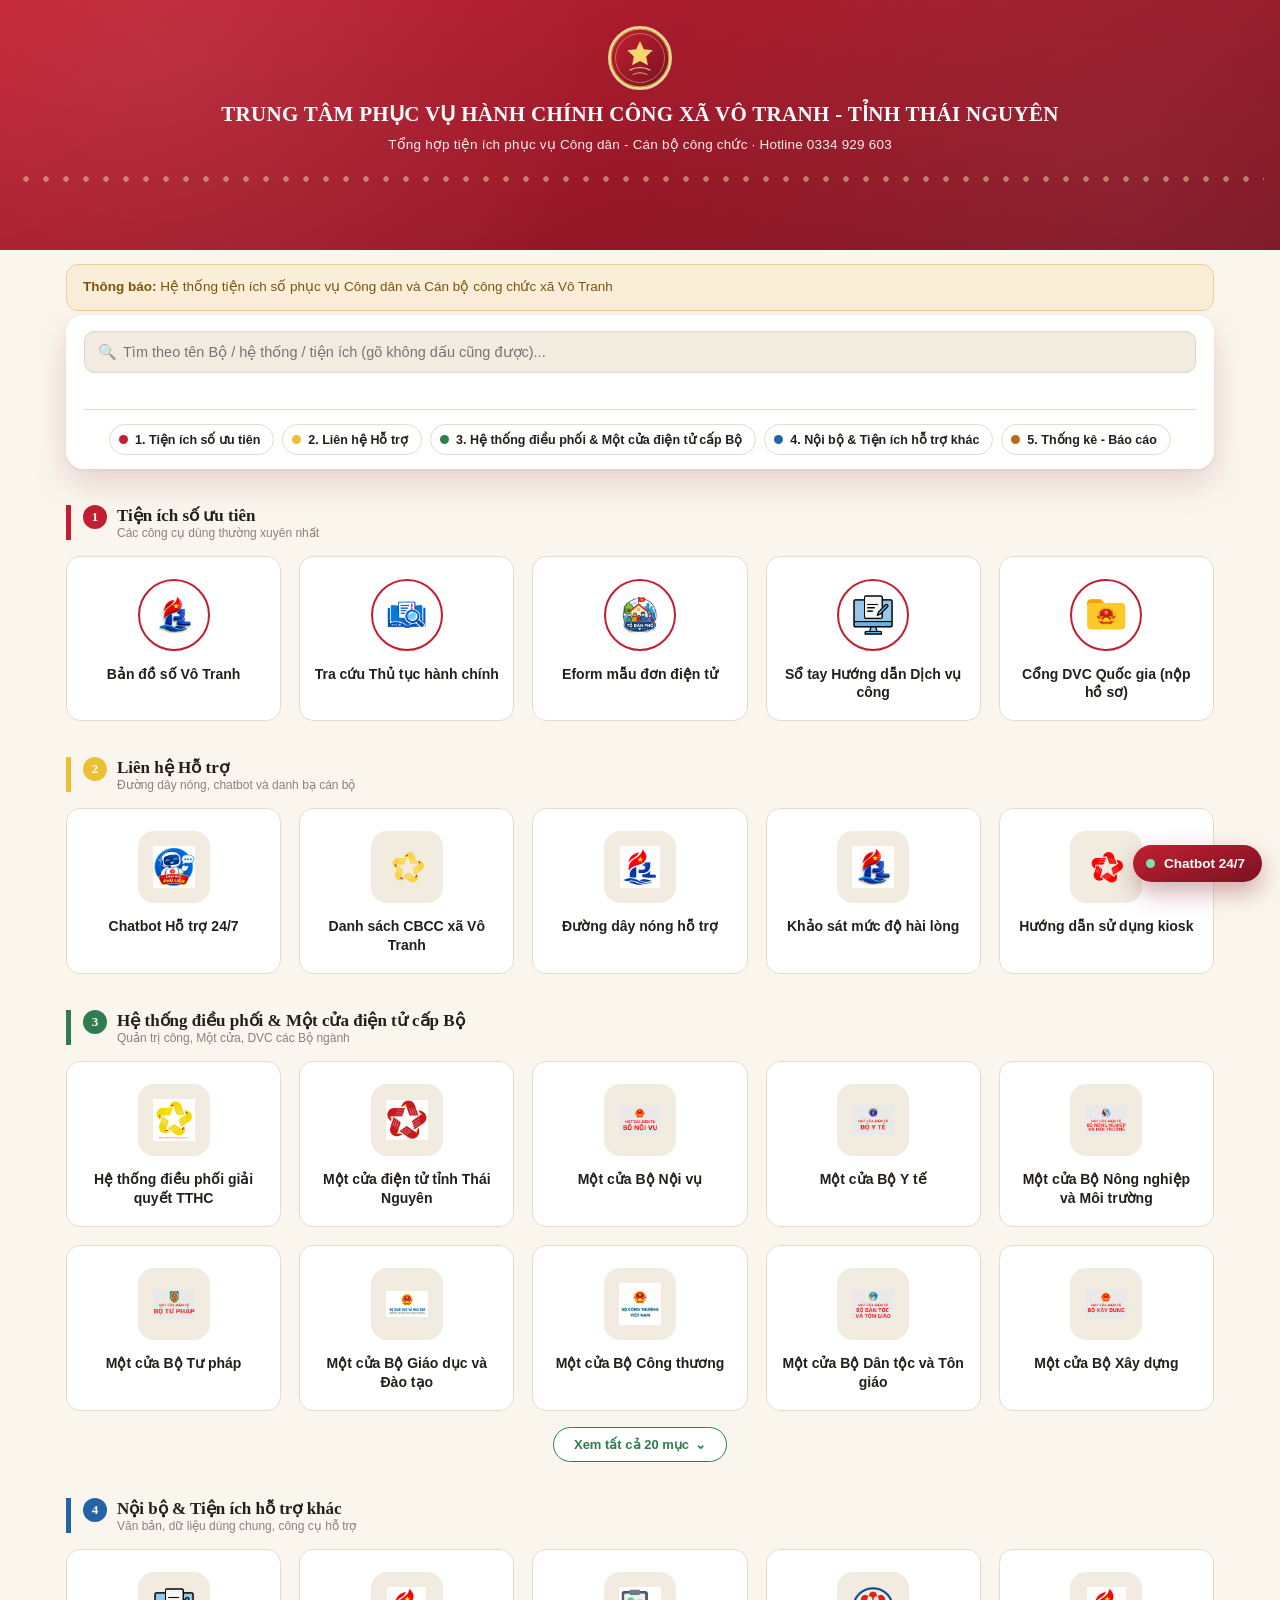
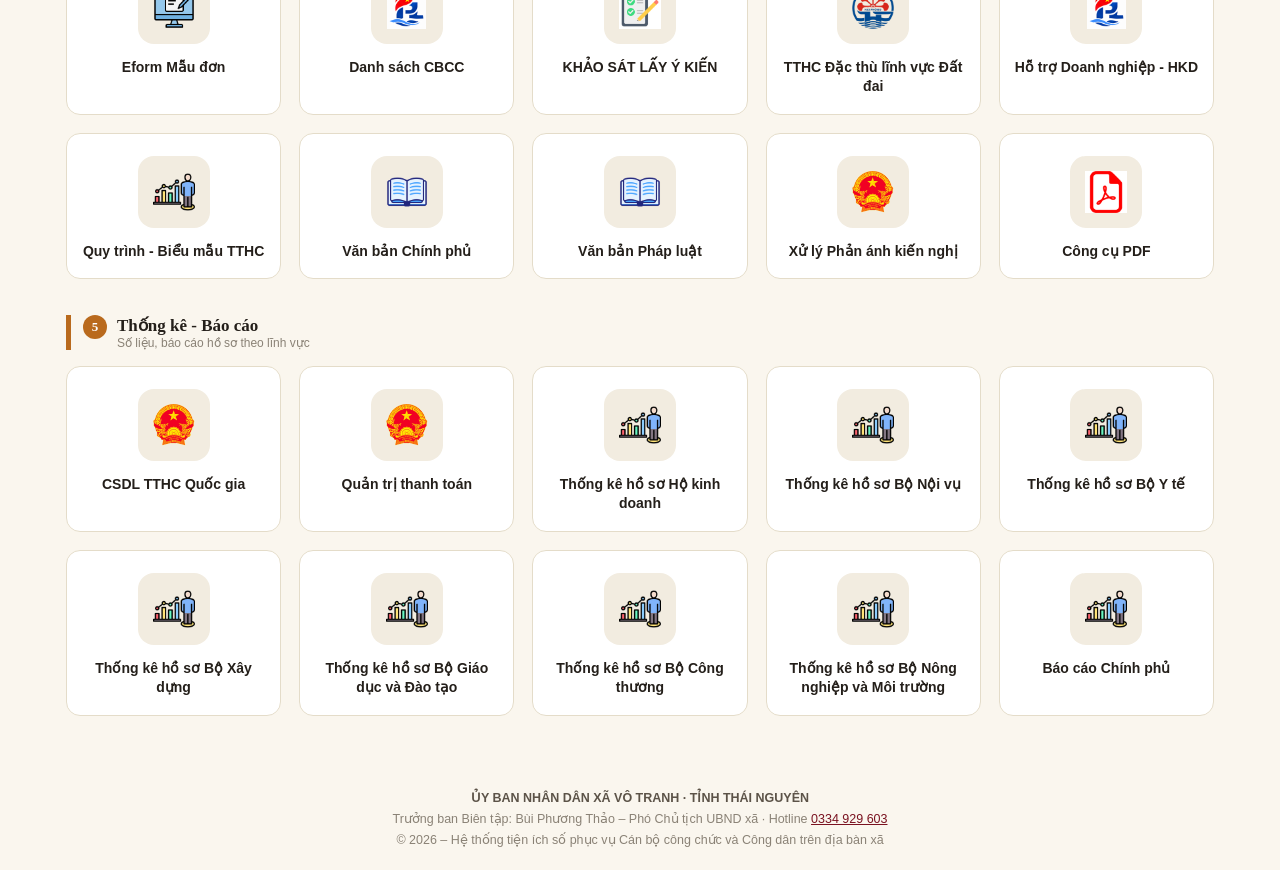
==== commit 94afbb37: "Them cong tien ich xa Vo Tranh (5 nhom the) va chuyen kiosk sang /app - index.html: cong tong hop ti" ====
--- a/index.html
+++ b/index.html
@@ -1,1087 +1,306 @@
 <!DOCTYPE html>
 <html lang="vi">
 <head>
-<meta charset="UTF-8">
-<meta name="viewport" content="width=device-width, initial-scale=1.0, maximum-scale=5.0">
-<meta name="description" content="Sách điện tử Thủ tục hành chính — UBND xã Vô Tranh, tỉnh Thái Nguyên. Tra cứu 416 thủ tục hành chính cấp xã.">
-<meta name="theme-color" content="#2563eb">
-<title>Sách điện tử Thủ tục hành chính — Xã Vô Tranh, Tỉnh Thái Nguyên</title>
-<link rel="preconnect" href="https://fonts.googleapis.com">
-<link rel="preconnect" href="https://fonts.gstatic.com" crossorigin>
-<link href="https://fonts.googleapis.com/css2?family=Be+Vietnam+Pro:ital,wght@0,400;0,500;0,600;0,700;0,800;1,400;1,600&family=JetBrains+Mono:wght@500;700&display=swap" rel="stylesheet">
-<style>
-  :root{
-    --blue-800:#1b47a8; --blue-700:#1e56c8; --blue-600:#2563eb; --blue-500:#3b82f6;
-    --blue-300:#93c5fd; --blue-200:#bfdbfe; --blue-100:#dbeafe; --blue-50:#eff6ff;
-    --ink:#0f2a5c; --slate:#475569; --muted:#64748b;
-    --amber-500:#f59e0b; --amber-400:#fbbf24;
-    --card:#fff; --border:#e2e8f0; --line:#eef2f7;
-    --radius-lg:22px; --radius-md:16px;
-    --shadow-sm:0 2px 8px rgba(30,86,200,.08);
-    --shadow-md:0 8px 24px rgba(30,86,200,.12);
-    --shadow-lg:0 16px 40px rgba(30,86,200,.16);
-    --fs:1;
-  }
-  *{margin:0;padding:0;box-sizing:border-box;-webkit-tap-highlight-color:transparent}
-  html{font-size:calc(16px * var(--fs));scroll-behavior:smooth}
-  body{
-    font-family:'Be Vietnam Pro','Segoe UI',system-ui,sans-serif;
-    background:linear-gradient(160deg,#f0f6ff 0%,#fdfaf1 55%,#f0f9ff 100%);
-    color:var(--ink);min-height:100vh;display:flex;flex-direction:column;
-    -webkit-font-smoothing:antialiased;
-  }
-  button{font-family:inherit;cursor:pointer;border:none;background:none;color:inherit}
-  a{color:inherit;text-decoration:none}
-
-  /* ================= HEADER ================= */
-  header.site-header{
-    position:sticky;top:0;z-index:60;
-    background:linear-gradient(120deg,#2f7bf6 0%,#2563eb 45%,#4f46e5 100%);
-    box-shadow:var(--shadow-lg);border-bottom:4px solid var(--amber-400);
-  }
-  .header-inner{max-width:1320px;margin:0 auto;padding:16px 24px 14px;display:flex;align-items:center;gap:18px;flex-wrap:wrap}
-  .emblem{width:62px;height:62px;flex-shrink:0;border-radius:16px;background:#fff;box-shadow:0 4px 14px rgba(0,0,0,.18);display:grid;place-items:center;padding:7px}
-  .emblem svg{width:100%;height:100%;display:block}
-  .title-block{flex:1 1 300px;min-width:230px}
-  .title-kicker{display:inline-block;background:rgba(255,255,255,.92);color:var(--blue-700);font-size:.68rem;font-weight:700;letter-spacing:1.1px;text-transform:uppercase;padding:3px 11px;border-radius:999px;margin-bottom:6px}
-  .title-main{color:#fff;font-size:1.3rem;font-weight:800;line-height:1.3;letter-spacing:-.2px}
-  .title-main .highlight{color:#fde68a}
-  .title-sub{margin-top:3px;color:rgba(255,255,255,.85);font-size:.8rem;font-weight:500}
-
-  .header-tools{display:flex;align-items:center;gap:9px;flex-wrap:wrap}
-  .clock-pill{display:flex;flex-direction:column;align-items:flex-end;gap:1px;background:rgba(255,255,255,.15);border:1px solid rgba(255,255,255,.3);border-radius:14px;padding:7px 14px;color:#fff;min-width:132px}
-  #clock{font-family:'JetBrains Mono',monospace;font-size:1.18rem;font-weight:700;letter-spacing:.5px;line-height:1.1}
-  #date-line{font-size:.64rem;opacity:.9;text-transform:capitalize;white-space:nowrap}
-  .tool-pill{display:inline-flex;align-items:center;gap:7px;background:rgba(255,255,255,.15);border:1px solid rgba(255,255,255,.3);border-radius:12px;padding:9px 13px;color:#fff;font-size:.8rem;font-weight:600;transition:.18s}
-  .tool-pill:hover{background:rgba(255,255,255,.28);transform:translateY(-1px)}
-  .tool-pill svg{width:17px;height:17px}
-  .tool-pill.tel{background:#fff;color:var(--blue-700);border-color:#fff;font-weight:700}
-  .tool-pill.tel:hover{background:#fef3c7;color:#b45309}
-  .fs-group{display:flex;gap:5px;background:rgba(255,255,255,.15);border:1px solid rgba(255,255,255,.3);border-radius:12px;padding:4px}
-  .fs-btn{width:34px;height:32px;border-radius:9px;color:#fff;font-weight:800;font-size:.8rem;display:grid;place-items:center;transition:.15s}
-  .fs-btn:hover{background:rgba(255,255,255,.25)}
-  .fs-btn:active{transform:scale(.94)}
-
-  /* ================= LAYOUT ================= */
-  main{flex:1;max-width:1320px;width:100%;margin:0 auto;padding:26px 24px 40px}
-  .view{display:none;animation:rise .32s cubic-bezier(.22,1,.36,1)}
-  .view.active{display:block}
-  @keyframes rise{from{opacity:0;transform:translateY(14px)}to{opacity:1;transform:none}}
-
-  .section-head{display:flex;align-items:center;gap:12px;margin:0 0 16px;flex-wrap:wrap}
-  .section-head h2{font-size:1.16rem;font-weight:800;letter-spacing:-.3px}
-  .section-head .rule{flex:1;height:1px;background:linear-gradient(90deg,var(--blue-200),transparent)}
-  .section-head .count{background:var(--blue-50);color:var(--blue-700);border:1px solid var(--blue-100);font-size:.74rem;font-weight:700;padding:4px 11px;border-radius:999px}
-
-  /* ================= HERO ================= */
-  .hero{position:relative;overflow:hidden;border-radius:var(--radius-lg);background:linear-gradient(125deg,#1e56c8 0%,#2563eb 42%,#4f46e5 100%);padding:34px 34px 32px;color:#fff;box-shadow:var(--shadow-lg);margin-bottom:26px}
-  .hero::before{content:"";position:absolute;right:-90px;top:-110px;width:340px;height:340px;border-radius:50%;background:radial-gradient(circle,rgba(255,255,255,.22),transparent 68%)}
-  .hero::after{content:"";position:absolute;left:-60px;bottom:-130px;width:280px;height:280px;border-radius:50%;background:radial-gradient(circle,rgba(251,191,36,.22),transparent 70%)}
-  .hero-inner{position:relative;z-index:1;max-width:840px}
-  .hero h1{font-size:1.7rem;font-weight:800;line-height:1.26;letter-spacing:-.5px;margin-bottom:10px}
-  .hero h1 .hl{color:#fde68a}
-  .hero p{font-size:.93rem;line-height:1.62;color:rgba(255,255,255,.9);max-width:680px}
-  .hero-stats{display:flex;gap:26px;margin-top:20px;flex-wrap:wrap}
-  .hero-stat{display:flex;flex-direction:column}
-  .hero-stat b{font-size:1.5rem;font-weight:800;line-height:1;color:#fff}
-  .hero-stat span{font-size:.7rem;text-transform:uppercase;letter-spacing:.6px;color:rgba(255,255,255,.75);margin-top:4px}
-
-  /* ================= SEARCH ================= */
-  .search-box{position:relative;margin-bottom:24px}
-  .search-box svg.lens{position:absolute;left:18px;top:50%;transform:translateY(-50%);width:21px;height:21px;color:var(--blue-500);pointer-events:none}
-  #search{width:100%;padding:17px 60px 17px 52px;border:2px solid var(--blue-100);border-radius:var(--radius-md);font-size:.98rem;font-family:inherit;font-weight:500;background:#fff;color:var(--ink);box-shadow:var(--shadow-sm);transition:.2s}
-  #search::placeholder{color:#9aa8bd;font-weight:400}
-  #search:focus{outline:none;border-color:var(--blue-500);box-shadow:0 0 0 4px rgba(59,130,246,.15)}
-  #search-clear{position:absolute;right:14px;top:50%;transform:translateY(-50%);width:30px;height:30px;border-radius:50%;display:none;place-items:center;background:var(--blue-50);color:var(--blue-600);font-size:.85rem;font-weight:700}
-  #search-clear.on{display:grid}
-
-  /* ================= UTILITY GRID (10 thẻ) ================= */
-  .util-grid{display:grid;grid-template-columns:repeat(4,minmax(0,1fr));gap:14px;margin-bottom:30px}
-  .util-card{display:flex;align-items:center;gap:13px;text-align:left;background:var(--card);border:1.5px solid var(--border);border-radius:var(--radius-md);padding:16px;box-shadow:var(--shadow-sm);transition:.2s cubic-bezier(.22,1,.36,1);min-height:80px;position:relative;overflow:hidden}
-  .util-card:hover{border-color:var(--blue-200);box-shadow:var(--shadow-md);transform:translateY(-3px)}
-  .util-card:active{transform:translateY(-1px) scale(.995)}
-  .util-card .ico{width:46px;height:46px;flex-shrink:0;border-radius:11px;display:grid;place-items:center;background:var(--blue-50);color:var(--blue-600);border:1px solid #e6efff;transition:.2s}
-  .util-card .ico svg{width:23px;height:23px;stroke-width:1.9}
-  .util-card:hover .ico{background:var(--blue-100);color:var(--blue-700)}
-  .util-card .lbl{font-size:.885rem;font-weight:600;line-height:1.35;color:#0f172a;letter-spacing:-.15px;padding-right:8px}
-  .util-card .sub{display:block;font-size:.68rem;font-weight:500;color:var(--muted);margin-top:2px;letter-spacing:0;line-height:1.35}
-  .util-card .ext{position:absolute;top:8px;right:9px;font-size:.62rem;color:#94a3b8;font-weight:700}
-  .util-card.is-active{border:1.8px solid var(--blue-600);box-shadow:0 0 0 3px rgba(37,99,235,.1),var(--shadow-md)}
-  .util-card.is-active .ico{background:var(--blue-600);color:#fff;border-color:var(--blue-600)}
-
-  /* ================= SECTOR GRID ================= */
-  .sector-grid{display:grid;grid-template-columns:repeat(auto-fill,minmax(238px,1fr));gap:14px}
-  .sector-card{display:flex;align-items:center;gap:13px;text-align:left;background:var(--card);border:1.5px solid var(--border);border-radius:var(--radius-md);padding:16px;box-shadow:var(--shadow-sm);transition:.2s cubic-bezier(.22,1,.36,1)}
-  .sector-card:hover{border-color:var(--blue-200);box-shadow:var(--shadow-md);transform:translateY(-3px)}
-  .sector-card .ico{width:44px;height:44px;flex-shrink:0;border-radius:12px;display:grid;place-items:center;background:var(--blue-50);color:var(--blue-600)}
-  .sector-card .ico svg{width:22px;height:22px;stroke-width:1.9}
-  .sector-card .txt{flex:1;min-width:0}
-  .sector-card .nm{font-size:.85rem;font-weight:700;line-height:1.3;color:#0f172a;display:block}
-  .sector-card .ct{font-size:.7rem;font-weight:600;color:var(--muted);margin-top:3px;display:block}
-  .sector-card .arw{color:#cbd5e1;font-size:1.1rem;font-weight:700;transition:.2s}
-  .sector-card:hover .arw{color:var(--blue-600);transform:translateX(3px)}
-
-  /* ================= BREADCRUMB / BACK ================= */
-  .crumbbar{display:flex;align-items:center;gap:10px;margin-bottom:16px;flex-wrap:wrap}
-  .btn-back{display:inline-flex;align-items:center;gap:7px;background:#fff;border:1.5px solid var(--border);border-radius:11px;padding:9px 15px;font-size:.82rem;font-weight:700;color:var(--slate);box-shadow:var(--shadow-sm);transition:.18s}
-  .btn-back:hover{border-color:var(--blue-300);color:var(--blue-700);transform:translateX(-2px)}
-  .btn-back svg{width:15px;height:15px}
-  .crumb{font-size:.78rem;color:var(--muted);font-weight:500}
-  .crumb b{color:var(--ink);font-weight:700}
-
-  /* ================= PROCEDURE LIST ================= */
-  .proc-list{display:flex;flex-direction:column;gap:10px}
-  .proc-row{display:flex;align-items:flex-start;gap:14px;text-align:left;background:#fff;border:1.5px solid var(--border);border-radius:14px;padding:15px 17px;transition:.16s;box-shadow:0 1px 3px rgba(15,42,92,.04)}
-  .proc-row:hover{border-color:var(--blue-200);background:#fcfdff;transform:translateX(3px);box-shadow:var(--shadow-sm)}
-  .proc-row .num{flex-shrink:0;min-width:38px;height:26px;border-radius:8px;background:var(--blue-50);color:var(--blue-700);font-family:'JetBrains Mono',monospace;font-size:.72rem;font-weight:700;display:grid;place-items:center;margin-top:1px}
-  .proc-row .body{flex:1;min-width:0}
-  .proc-row .nm{font-size:.875rem;font-weight:600;line-height:1.45;color:#12233f;display:block}
-  .proc-row .meta{display:flex;gap:7px;flex-wrap:wrap;margin-top:7px}
-  .tag{font-size:.64rem;font-weight:700;padding:2.5px 8px;border-radius:6px;background:#f1f5f9;color:#64748b;letter-spacing:.2px;white-space:nowrap}
-  .tag.code{background:#eef4ff;color:#1e56c8;font-family:'JetBrains Mono',monospace;letter-spacing:0}
-  .tag.lvl{background:#ecfdf5;color:#047857}
-  .tag.sec{background:#fef3c7;color:#92400e}
-  .proc-row .go{color:#cbd5e1;font-size:1.15rem;font-weight:700;flex-shrink:0;align-self:center;transition:.16s}
-  .proc-row:hover .go{color:var(--blue-600);transform:translateX(3px)}
-
-  .empty{text-align:center;padding:56px 20px;background:#fff;border:1.5px dashed var(--blue-200);border-radius:var(--radius-md);color:var(--muted)}
-  .empty .em{font-size:2.2rem;margin-bottom:10px;opacity:.6}
-  .empty b{display:block;color:var(--ink);font-size:1rem;margin-bottom:6px}
-  .empty span{font-size:.85rem;line-height:1.6}
-
-  /* ================= DETAIL ================= */
-  .detail-card{background:#fff;border:1.5px solid var(--border);border-radius:var(--radius-lg);overflow:hidden;box-shadow:var(--shadow-md)}
-  .detail-top{padding:26px 28px;background:linear-gradient(125deg,#1e56c8,#4f46e5);color:#fff;position:relative;overflow:hidden}
-  .detail-top::after{content:"";position:absolute;right:-70px;top:-90px;width:240px;height:240px;border-radius:50%;background:radial-gradient(circle,rgba(255,255,255,.18),transparent 70%)}
-  .detail-top .code{display:inline-block;font-family:'JetBrains Mono',monospace;font-size:.9rem;font-weight:700;background:rgba(255,255,255,.18);border:1px solid rgba(255,255,255,.3);padding:5px 13px;border-radius:9px;letter-spacing:.5px;margin-bottom:12px;position:relative;z-index:1}
-  .detail-top h1{font-size:1.22rem;font-weight:800;line-height:1.42;letter-spacing:-.2px;position:relative;z-index:1}
-  .detail-body{padding:24px 28px 28px}
-  .kv{display:grid;grid-template-columns:190px 1fr;gap:0 20px;margin-bottom:22px}
-  .kv dt{font-size:.75rem;font-weight:700;color:var(--muted);text-transform:uppercase;letter-spacing:.4px;padding:11px 0;border-bottom:1px solid var(--line)}
-  .kv dd{font-size:.88rem;font-weight:600;color:#182b4a;padding:11px 0;border-bottom:1px solid var(--line);line-height:1.5}
-  .actions{display:flex;gap:11px;flex-wrap:wrap}
-  .btn{display:inline-flex;align-items:center;justify-content:center;gap:9px;padding:13px 22px;border-radius:12px;font-size:.86rem;font-weight:700;transition:.18s;border:1.5px solid transparent}
-  .btn svg{width:16px;height:16px}
-  .btn-primary{background:linear-gradient(125deg,#2563eb,#4f46e5);color:#fff;box-shadow:var(--shadow-md)}
-  .btn-primary:hover{transform:translateY(-2px);box-shadow:var(--shadow-lg)}
-  .btn-ghost{background:#fff;border-color:var(--border);color:var(--slate)}
-  .btn-ghost:hover{border-color:var(--blue-300);color:var(--blue-700);background:var(--blue-50)}
-  .notice{display:flex;gap:12px;background:#fffbeb;border:1px solid #fde68a;border-radius:13px;padding:14px 17px;margin-bottom:20px;font-size:.82rem;line-height:1.6;color:#78350f}
-  .notice svg{width:19px;height:19px;flex-shrink:0;margin-top:1px;color:#d97706}
-  .notice a{color:#b45309;font-weight:700;text-decoration:underline}
-
-  /* ================= GUIDE / PROSE ================= */
-  .prose{background:#fff;border:1.5px solid var(--border);border-radius:var(--radius-lg);padding:28px;box-shadow:var(--shadow-sm)}
-  .prose h3{font-size:1rem;font-weight:800;margin:26px 0 12px;color:var(--ink);display:flex;align-items:center;gap:9px}
-  .prose h3:first-child{margin-top:0}
-  .prose h3 .n{width:26px;height:26px;flex-shrink:0;border-radius:8px;background:var(--blue-600);color:#fff;font-size:.78rem;display:grid;place-items:center;font-weight:800}
-  .prose p{font-size:.89rem;line-height:1.75;color:#334155;margin-bottom:11px}
-  .prose ul{margin:0 0 14px;padding-left:0;list-style:none;display:flex;flex-direction:column;gap:8px}
-  .prose li{font-size:.87rem;line-height:1.62;color:#334155;padding-left:24px;position:relative}
-  .prose li::before{content:"";position:absolute;left:6px;top:.62em;width:6px;height:6px;border-radius:50%;background:var(--blue-500)}
-  .prose a{color:var(--blue-600);font-weight:700;text-decoration:underline;text-underline-offset:2px}
-  .prose a:hover{color:var(--blue-800)}
-  .chips{display:flex;flex-wrap:wrap;gap:9px;margin:8px 0 18px}
-  .chip{background:var(--blue-50);border:1.5px solid var(--blue-100);color:var(--blue-700);padding:8px 15px;border-radius:999px;font-size:.8rem;font-weight:700;transition:.16s}
-  .chip:hover{background:var(--blue-600);color:#fff;border-color:var(--blue-600);transform:translateY(-1px)}
-
-  /* ================= ORG ================= */
-  .org-grid{display:grid;grid-template-columns:repeat(auto-fit,minmax(226px,1fr));gap:14px;margin-bottom:22px}
-  .org-card{background:#fff;border:1.5px solid var(--border);border-radius:var(--radius-md);padding:20px;box-shadow:var(--shadow-sm);transition:.2s}
-  .org-card:hover{border-color:var(--blue-200);box-shadow:var(--shadow-md);transform:translateY(-2px)}
-  .org-card .ico{width:44px;height:44px;border-radius:12px;background:var(--blue-50);color:var(--blue-600);display:grid;place-items:center;margin-bottom:13px}
-  .org-card .ico svg{width:22px;height:22px}
-  .org-card h4{font-size:.94rem;font-weight:800;margin-bottom:6px;color:#0f172a}
-  .org-card p{font-size:.78rem;line-height:1.6;color:var(--muted);margin-bottom:12px}
-  .org-card .lnk{font-size:.78rem;font-weight:700;color:var(--blue-600);display:inline-flex;align-items:center;gap:5px}
-  .org-card .lnk:hover{text-decoration:underline;text-underline-offset:2px}
-
-  /* ================= CHATBOT ================= */
-  .chat-wrap{background:#fff;border:1.5px solid var(--border);border-radius:var(--radius-lg);box-shadow:var(--shadow-md);overflow:hidden;display:flex;flex-direction:column;height:min(66vh,620px)}
-  .chat-head{padding:16px 22px;background:linear-gradient(125deg,#1e56c8,#4f46e5);color:#fff;display:flex;align-items:center;gap:12px;flex-shrink:0}
-  .chat-head .av{width:40px;height:40px;border-radius:12px;background:rgba(255,255,255,.18);display:grid;place-items:center;flex-shrink:0}
-  .chat-head .av svg{width:22px;height:22px}
-  .chat-head b{font-size:.94rem;font-weight:800;display:block}
-  .chat-head span{font-size:.69rem;opacity:.85}
-  .chat-body{flex:1;overflow-y:auto;padding:20px 22px;display:flex;flex-direction:column;gap:12px;background:#fbfcff}
-  .msg{max-width:86%;padding:12px 16px;border-radius:15px;font-size:.855rem;line-height:1.62}
-  .msg.bot{align-self:flex-start;background:#fff;border:1.5px solid var(--border);border-bottom-left-radius:5px;color:#1e293b;box-shadow:0 1px 3px rgba(15,42,92,.05)}
-  .msg.user{align-self:flex-end;background:linear-gradient(125deg,#2563eb,#4f46e5);color:#fff;border-bottom-right-radius:5px;box-shadow:var(--shadow-sm)}
-  .msg b{font-weight:800}
-  .msg .hits{display:flex;flex-direction:column;gap:6px;margin-top:10px}
-  .msg .hit{background:var(--blue-50);border:1px solid var(--blue-100);border-radius:9px;padding:8px 11px;font-size:.77rem;font-weight:600;color:var(--blue-800);text-align:left;transition:.15s;line-height:1.4}
-  .msg .hit:hover{background:var(--blue-600);color:#fff;border-color:var(--blue-600)}
-  .chat-foot{padding:13px 18px;border-top:1.5px solid var(--border);display:flex;gap:10px;background:#fff;flex-shrink:0}
-  #chat-input{flex:1;padding:13px 17px;border:1.5px solid var(--border);border-radius:12px;font-size:.86rem;font-family:inherit;font-weight:500;min-width:0}
-  #chat-input:focus{outline:none;border-color:var(--blue-500);box-shadow:0 0 0 3px rgba(59,130,246,.12)}
-  #chat-send{width:48px;height:48px;border-radius:12px;background:linear-gradient(125deg,#2563eb,#4f46e5);color:#fff;display:grid;place-items:center;flex-shrink:0;box-shadow:var(--shadow-sm)}
-  #chat-send svg{width:19px;height:19px}
-  #chat-send:active{transform:scale(.95)}
-
-  /* ================= SURVEY ================= */
-  .survey-card{background:#fff;border:1.5px solid var(--border);border-radius:var(--radius-lg);padding:28px;box-shadow:var(--shadow-md);max-width:780px}
-  .survey-q{margin-bottom:26px}
-  .survey-q .q{font-size:.94rem;font-weight:700;margin-bottom:13px;color:#0f172a}
-  .rate-row{display:flex;gap:10px;flex-wrap:wrap}
-  .rate{display:flex;flex-direction:column;align-items:center;gap:6px;padding:13px 18px;border:1.5px solid var(--border);border-radius:13px;background:#fff;transition:.16s;min-width:82px}
-  .rate:hover{border-color:var(--blue-300);background:var(--blue-50);transform:translateY(-2px)}
-  .rate.on{border-color:var(--blue-600);background:var(--blue-50);box-shadow:0 0 0 3px rgba(37,99,235,.1)}
-  .rate .em{font-size:1.45rem;line-height:1}
-  .rate .tx{font-size:.68rem;font-weight:700;color:var(--slate)}
-  textarea#survey-note{width:100%;padding:14px 17px;border:1.5px solid var(--border);border-radius:13px;font-family:inherit;font-size:.86rem;resize:vertical;min-height:96px;line-height:1.6}
-  textarea#survey-note:focus{outline:none;border-color:var(--blue-500);box-shadow:0 0 0 3px rgba(59,130,246,.12)}
-
-  /* ================= HOTLINE ================= */
-  .hotline-bar{display:flex;align-items:center;gap:18px;flex-wrap:wrap;margin-top:30px;background:linear-gradient(125deg,#fffbeb,#fef3c7);border:1.5px solid #fde68a;border-radius:var(--radius-lg);padding:22px 26px;box-shadow:var(--shadow-sm)}
-  .hotline-bar .ico{width:52px;height:52px;border-radius:14px;background:#f59e0b;color:#fff;display:grid;place-items:center;flex-shrink:0;box-shadow:0 4px 14px rgba(245,158,11,.35)}
-  .hotline-bar .ico svg{width:26px;height:26px}
-  .hotline-bar .txt{flex:1 1 260px;min-width:190px}
-  .hotline-bar .txt b{display:block;font-size:.96rem;font-weight:800;color:#78350f;margin-bottom:3px}
-  .hotline-bar .txt span{font-size:.79rem;color:#92400e;line-height:1.5;display:block}
-  .hotline-bar .num{font-family:'JetBrains Mono',monospace;font-size:1.5rem;font-weight:700;color:#b45309;letter-spacing:.5px;padding:10px 20px;background:#fff;border-radius:12px;border:1.5px solid #fde68a;box-shadow:var(--shadow-sm)}
-
-  /* ================= FOOTER ================= */
-  footer.site-footer{background:#0b1f45;color:#c7d5ea;padding:34px 24px 20px;margin-top:auto}
-  .foot-inner{max-width:1320px;margin:0 auto;display:grid;grid-template-columns:1.5fr 1fr 1fr;gap:32px}
-  .foot-brand .nm{color:#fff;font-size:.95rem;font-weight:800;line-height:1.45;margin-bottom:8px}
-  .foot-brand p{font-size:.78rem;line-height:1.75;color:#93a8c7}
-  .foot-brand b{color:#fff}
-  .foot-col h5{color:#fff;font-size:.77rem;font-weight:800;text-transform:uppercase;letter-spacing:.7px;margin-bottom:12px}
-  .foot-col a{display:block;font-size:.78rem;color:#93a8c7;padding:4px 0;transition:.15s;line-height:1.5}
-  .foot-col a:hover{color:#fbbf24;transform:translateX(3px)}
-  .foot-bottom{max-width:1320px;margin:26px auto 0;padding-top:18px;border-top:1px solid rgba(255,255,255,.1);display:flex;justify-content:space-between;gap:14px;flex-wrap:wrap;font-size:.71rem;color:#6b82a6}
-  .foot-bottom .badge{display:inline-flex;align-items:center;gap:6px;background:rgba(16,185,129,.15);color:#34d399;padding:3px 10px;border-radius:999px;font-weight:700;white-space:nowrap}
-
-  /* ================= IDLE ================= */
-  #idle{position:fixed;inset:0;z-index:200;background:rgba(8,23,52,.82);backdrop-filter:blur(9px);display:none;place-items:center;padding:24px}
-  #idle.on{display:grid}
-  .idle-box{background:#fff;border-radius:24px;padding:38px 42px;text-align:center;max-width:430px;box-shadow:0 30px 80px rgba(0,0,0,.4);animation:pop .3s cubic-bezier(.22,1,.36,1)}
-  @keyframes pop{from{opacity:0;transform:scale(.92)}to{opacity:1;transform:none}}
-  .idle-box .ring{width:74px;height:74px;margin:0 auto 18px;border-radius:50%;display:grid;place-items:center;background:linear-gradient(125deg,#fef3c7,#fde68a);color:#b45309;font-size:1.9rem;font-weight:800;font-family:'JetBrains Mono',monospace}
-  .idle-box h3{font-size:1.12rem;font-weight:800;margin-bottom:8px;color:var(--ink)}
-  .idle-box p{font-size:.85rem;color:var(--muted);line-height:1.6;margin-bottom:22px}
-
-  /* ================= RESPONSIVE ================= */
-  @media(max-width:1080px){
-    .util-grid{grid-template-columns:repeat(3,minmax(0,1fr))}
-    .foot-inner{grid-template-columns:1fr 1fr}
-  }
-  @media(max-width:860px){
-    .util-grid{grid-template-columns:repeat(2,minmax(0,1fr))}
-    .hero{padding:26px 22px}
-    .hero h1{font-size:1.36rem}
-    .kv{grid-template-columns:1fr;gap:0}
-    .kv dt{padding-bottom:0;border-bottom:none}
-    .kv dd{padding-top:4px}
-    .foot-inner{grid-template-columns:1fr;gap:24px}
-    .detail-top,.detail-body{padding:20px}
-  }
-  @media(max-width:560px){
-    main{padding:18px 14px 30px}
-    .header-inner{padding:12px 14px;gap:12px}
-    .emblem{width:48px;height:48px}
-    .title-main{font-size:1.02rem}
-    .title-sub{font-size:.72rem}
-    .util-grid{grid-template-columns:1fr;gap:10px}
-    .util-card{min-height:66px;padding:13px 14px}
-    .clock-pill{min-width:116px;padding:6px 11px}
-    #clock{font-size:.98rem}
-    .hotline-bar .num{font-size:1.2rem;width:100%;text-align:center}
-    .chat-wrap{height:min(72vh,560px)}
-    .prose,.survey-card{padding:20px}
-    .rate{flex:1 1 44%;min-width:0}
-  }
-  @media print{
-    header.site-header,footer.site-footer,.actions,.btn-back,.hotline-bar,#idle,.crumbbar{display:none!important}
-    body{background:#fff}
-    .detail-card{box-shadow:none;border:1px solid #ccc}
-  }
-</style>
+<meta charset="UTF-8" />
+<meta name="viewport" content="width=device-width, initial-scale=1.0" />
+<title>TRUNG TÂM PHỤC VỤ HÀNH CHÍNH CÔNG XÃ VÔ TRANH - TỈNH THÁI NGUYÊN</title>
+<meta name="description" content="Tổng hợp tiện ích số phục vụ Công dân và Cán bộ công chức xã Vô Tranh, tỉnh Thái Nguyên: tra cứu thủ tục hành chính, eform mẫu đơn, sổ tay dịch vụ công, chatbot hỗ trợ 24/7.">
+<meta name="theme-color" content="#c22032" />
+<link rel="icon" href="assets/seal.svg" type="image/svg+xml">
+<link rel="stylesheet" href="assets/style.css">
 </head>
 <body>
 
-<header class="site-header">
-  <div class="header-inner">
-    <div class="emblem" aria-hidden="true">
-      <svg viewBox="0 0 64 64">
-        <circle cx="32" cy="32" r="31" fill="#da251d"/>
-        <path d="M32 12.5l4.9 15.1H52.4L39.9 36.9l4.7 14.5L32 42.5l-12.6 8.9 4.7-14.5L11.6 27.6h15.5L32 12.5z" fill="#ffcd00"/>
-      </svg>
-    </div>
-    <div class="title-block">
-      <span class="title-kicker">Sách điện tử Thủ tục hành chính</span>
-      <div class="title-main"><span class="highlight">XÃ VÔ TRANH</span> — TỈNH THÁI NGUYÊN</div>
-      <div class="title-sub">Ủy ban nhân dân xã Vô Tranh · Tra cứu 416 thủ tục hành chính cấp xã</div>
-    </div>
-    <div class="header-tools">
-      <div class="clock-pill">
-        <div id="clock">--:--:--</div>
-        <div id="date-line">Đang tải…</div>
-      </div>
-      <div class="fs-group" role="group" aria-label="Cỡ chữ">
-        <button class="fs-btn" id="fs-down" title="Thu nhỏ chữ" aria-label="Thu nhỏ chữ">A−</button>
-        <button class="fs-btn" id="fs-up" title="Phóng to chữ" aria-label="Phóng to chữ">A+</button>
-      </div>
-      <a class="tool-pill tel" href="tel:0334929603" title="Gọi đường dây nóng">
-        <svg viewBox="0 0 24 24" fill="none" stroke="currentColor" stroke-width="2" stroke-linecap="round" stroke-linejoin="round"><path d="M22 16.92v3a2 2 0 0 1-2.18 2 19.79 19.79 0 0 1-8.63-3.07 19.5 19.5 0 0 1-6-6 19.79 19.79 0 0 1-3.07-8.67A2 2 0 0 1 4.11 2h3a2 2 0 0 1 2 1.72c.13.96.36 1.9.7 2.81a2 2 0 0 1-.45 2.11L8.09 9.91a16 16 0 0 0 6 6l1.27-1.27a2 2 0 0 1 2.11-.45c.9.34 1.85.57 2.81.7A2 2 0 0 1 22 16.92z"/></svg>
-        0334 929 603
-      </a>
-      <button class="tool-pill" id="btn-home" title="Về trang chủ">
-        <svg viewBox="0 0 24 24" fill="none" stroke="currentColor" stroke-width="2" stroke-linecap="round" stroke-linejoin="round"><path d="M3 9.5L12 3l9 6.5V21a1 1 0 0 1-1 1h-5v-7H9v7H4a1 1 0 0 1-1-1V9.5z"/></svg>
-        Trang chủ
-      </button>
-    </div>
+<header>
+  <div class="seal"><img src="assets/seal.svg" alt="Biểu trưng xã Vô Tranh" width="64" height="64"></div>
+  <h1>TRUNG TÂM PHỤC VỤ HÀNH CHÍNH CÔNG XÃ VÔ TRANH - TỈNH THÁI NGUYÊN</h1>
+  <p>Tổng hợp tiện ích phục vụ Công dân - Cán bộ công chức · Hotline 0334 929 603</p>
+  <div class="drum-band"></div>
+</header>
+
+<div class="container">
+
+  <div class="notif-banner notif-warning">
+    <strong>Thông báo:</strong> Hệ thống tiện ích số phục vụ Công dân và Cán bộ công chức xã Vô Tranh  </div>
+
+  <div class="toolbar">
+    <div class="search-box">
+      <span class="icon">🔍</span>
+      <input id="searchInput" type="text" placeholder="Tìm theo tên Bộ / hệ thống / tiện ích (gõ không dấu cũng được)..." aria-label="Tìm kiếm tiện ích">
+      <button type="button" class="clear-btn" id="clearBtn" aria-label="Xoá từ khoá">✕</button>
+    </div>
+    <div class="result-count" id="resultCount"></div>
+    <div class="quicknav">
+              <button type="button" style="--qc:#c22032" data-jump="zone1">
+          <span class="dot"></span>1. Tiện ích số ưu tiên        </button>
+              <button type="button" style="--qc:#ebc034" data-jump="zone2">
+          <span class="dot"></span>2. Liên hệ Hỗ trợ        </button>
+              <button type="button" style="--qc:#2f7d4f" data-jump="zone3">
+          <span class="dot"></span>3. Hệ thống điều phối &amp; Một cửa điện tử cấp Bộ        </button>
+              <button type="button" style="--qc:#2563a8" data-jump="zone4">
+          <span class="dot"></span>4. Nội bộ &amp; Tiện ích hỗ trợ khác        </button>
+              <button type="button" style="--qc:#b96a1d" data-jump="zone5">
+          <span class="dot"></span>5. Thống kê - Báo cáo        </button>
+          </div>
   </div>
-</header>
-
-<main>
-
-  <!-- ================= HOME ================= -->
-  <section class="view active" id="view-home">
-    <div class="hero">
-      <div class="hero-inner">
-        <h1>Tra cứu <span class="hl">416 thủ tục hành chính</span><br>cấp xã trên địa bàn Xã Vô Tranh</h1>
-        <p>Danh mục thủ tục hành chính được công khai theo Thông báo số 93/TB-UBND ngày 16/3/2026 của UBND xã Vô Tranh, tỉnh Thái Nguyên. Quý vị có thể tra cứu theo lĩnh vực, tìm kiếm theo tên thủ tục hoặc mã TTHC.</p>
-        <div class="hero-stats">
-          <div class="hero-stat"><b>416</b><span>Thủ tục hành chính</span></div>
-          <div class="hero-stat"><b>13</b><span>Lĩnh vực Bộ quản lý</span></div>
-          <div class="hero-stat"><b>H55</b><span>Mã tỉnh Thái Nguyên</span></div>
-        </div>
-      </div>
-    </div>
-
-    <div class="search-box">
-      <svg class="lens" viewBox="0 0 24 24" fill="none" stroke="currentColor" stroke-width="2.2" stroke-linecap="round"><circle cx="11" cy="11" r="7"/><path d="M20 20l-3.5-3.5"/></svg>
-      <input id="search" type="search" autocomplete="off" placeholder="Nhập tên thủ tục, mã TTHC… (ví dụ: khai sinh, chứng thực, đất đai)" aria-label="Tìm kiếm thủ tục hành chính">
-      <button id="search-clear" aria-label="Xóa tìm kiếm">✕</button>
-    </div>
-
-    <div class="section-head">
-      <h2>Dịch vụ &amp; tiện ích</h2>
-      <div class="rule"></div>
-      <span class="count">10 tiện ích</span>
-    </div>
-    <div class="util-grid" id="util-grid"></div>
-
-    <div class="section-head">
-      <h2>Thủ tục hành chính theo lĩnh vực</h2>
-      <div class="rule"></div>
-      <span class="count" id="sector-count">13 lĩnh vực</span>
-    </div>
-    <div class="sector-grid" id="sector-grid"></div>
-
-    <div class="hotline-bar">
-      <div class="ico">
-        <svg viewBox="0 0 24 24" fill="none" stroke="currentColor" stroke-width="2" stroke-linecap="round" stroke-linejoin="round"><path d="M22 16.92v3a2 2 0 0 1-2.18 2 19.79 19.79 0 0 1-8.63-3.07 19.5 19.5 0 0 1-6-6 19.79 19.79 0 0 1-3.07-8.67A2 2 0 0 1 4.11 2h3a2 2 0 0 1 2 1.72c.13.96.36 1.9.7 2.81a2 2 0 0 1-.45 2.11L8.09 9.91a16 16 0 0 0 6 6l1.27-1.27a2 2 0 0 1 2.11-.45c.9.34 1.85.57 2.81.7A2 2 0 0 1 22 16.92z"/></svg>
-      </div>
-      <div class="txt">
-        <b>Đường dây nóng tiếp nhận phản ánh, kiến nghị</b>
-        <span>UBND xã Vô Tranh · Trong giờ hành chính, từ thứ Hai đến thứ Sáu</span>
-      </div>
-      <a class="num" href="tel:0334929603">0334 929 603</a>
-    </div>
-  </section>
-
-  <!-- ================= LIST ================= -->
-  <section class="view" id="view-list">
-    <div class="crumbbar">
-      <button class="btn-back" data-go="home">
-        <svg viewBox="0 0 24 24" fill="none" stroke="currentColor" stroke-width="2.4" stroke-linecap="round" stroke-linejoin="round"><path d="M19 12H5M12 19l-7-7 7-7"/></svg>
-        Trang chủ
-      </button>
-      <span class="crumb">Danh mục thủ tục · <b id="list-title-crumb">…</b></span>
-    </div>
-    <div class="section-head">
-      <h2 id="list-heading">Danh mục thủ tục</h2>
-      <div class="rule"></div>
-      <span class="count" id="list-count">0 thủ tục</span>
-    </div>
-    <div class="proc-list" id="proc-list"></div>
-  </section>
-
-  <!-- ================= DETAIL ================= -->
-  <section class="view" id="view-detail">
-    <div class="crumbbar">
-      <button class="btn-back" id="detail-back">
-        <svg viewBox="0 0 24 24" fill="none" stroke="currentColor" stroke-width="2.4" stroke-linecap="round" stroke-linejoin="round"><path d="M19 12H5M12 19l-7-7 7-7"/></svg>
-        Quay lại
-      </button>
-      <span class="crumb" id="detail-crumb">Chi tiết thủ tục</span>
-    </div>
-    <div class="detail-card">
-      <div class="detail-top">
-        <span class="code" id="d-code">—</span>
-        <h1 id="d-name">—</h1>
-      </div>
-      <div class="detail-body">
-        <div class="notice">
-          <svg viewBox="0 0 24 24" fill="none" stroke="currentColor" stroke-width="2" stroke-linecap="round" stroke-linejoin="round"><circle cx="12" cy="12" r="10"/><path d="M12 16v-4M12 8h.01"/></svg>
-          <div>Thông tin dưới đây trích từ danh mục thủ tục hành chính công khai của UBND xã Vô Tranh. Để xem đầy đủ thành phần hồ sơ, thời hạn giải quyết và biểu mẫu, vui lòng tra cứu trên Cổng Dịch vụ công Quốc gia.</div>
-        </div>
-        <dl class="kv">
-          <dt>Mã thủ tục</dt><dd id="d-code2">—</dd>
-          <dt>Lĩnh vực quản lý</dt><dd id="d-sector">—</dd>
-          <dt>Cấp thực hiện</dt><dd id="d-level">—</dd>
-          <dt>Quyết định công bố</dt><dd id="d-qd">—</dd>
-          <dt>Cơ quan công khai</dt><dd>UBND tỉnh Thái Nguyên</dd>
-          <dt>Tình trạng</dt><dd>Đang áp dụng · Công khai</dd>
-        </dl>
-        <div class="actions">
-          <a class="btn btn-primary" id="d-dvc" href="#" target="_blank" rel="noopener">
-            <svg viewBox="0 0 24 24" fill="none" stroke="currentColor" stroke-width="2" stroke-linecap="round" stroke-linejoin="round"><path d="M18 13v6a2 2 0 0 1-2 2H5a2 2 0 0 1-2-2V8a2 2 0 0 1 2-2h6"/><path d="M15 3h6v6M10 14L21 3"/></svg>
-            Tra cứu trên Cổng DVC Quốc gia
-          </a>
-          <button class="btn btn-ghost" onclick="window.print()">
-            <svg viewBox="0 0 24 24" fill="none" stroke="currentColor" stroke-width="2" stroke-linecap="round" stroke-linejoin="round"><path d="M6 9V2h12v7M6 18H4a2 2 0 0 1-2-2v-5a2 2 0 0 1 2-2h16a2 2 0 0 1 2 2v5a2 2 0 0 1-2 2h-2"/><path d="M6 14h12v8H6z"/></svg>
-            In thủ tục
-          </button>
-          <a class="btn btn-ghost" href="tel:0334929603">
-            <svg viewBox="0 0 24 24" fill="none" stroke="currentColor" stroke-width="2" stroke-linecap="round" stroke-linejoin="round"><path d="M22 16.92v3a2 2 0 0 1-2.18 2 19.79 19.79 0 0 1-8.63-3.07 19.5 19.5 0 0 1-6-6 19.79 19.79 0 0 1-3.07-8.67A2 2 0 0 1 4.11 2h3a2 2 0 0 1 2 1.72c.13.96.36 1.9.7 2.81a2 2 0 0 1-.45 2.11L8.09 9.91a16 16 0 0 0 6 6l1.27-1.27a2 2 0 0 1 2.11-.45c.9.34 1.85.57 2.81.7A2 2 0 0 1 22 16.92z"/></svg>
-            Hỗ trợ qua điện thoại
-          </a>
-        </div>
-      </div>
-    </div>
-  </section>
-
-  <!-- ================= GUIDE ================= -->
-  <section class="view" id="view-guide">
-    <div class="crumbbar">
-      <button class="btn-back" data-go="home">
-        <svg viewBox="0 0 24 24" fill="none" stroke="currentColor" stroke-width="2.4" stroke-linecap="round" stroke-linejoin="round"><path d="M19 12H5M12 19l-7-7 7-7"/></svg>
-        Trang chủ
-      </button>
-      <span class="crumb">Sổ tay hướng dẫn Dịch vụ công trực tuyến</span>
-    </div>
-    <div class="prose">
-      <h3><span class="n">1</span> Dịch vụ công trực tuyến là gì?</h3>
-      <p>Dịch vụ công trực tuyến là hình thức tiếp nhận và giải quyết thủ tục hành chính qua môi trường điện tử. Người dân có thể nộp hồ sơ, thanh toán phí, nhận kết quả ngay tại nhà mà không cần đến trụ sở UBND, không phụ thuộc giờ hành chính.</p>
-
-      <h3><span class="n">2</span> Chuẩn bị tài khoản định danh điện tử VNeID</h3>
-      <ul>
-        <li>Cài đặt ứng dụng <b>VNeID</b> trên điện thoại (Google Play hoặc App Store).</li>
-        <li>Đăng ký tài khoản bằng số điện thoại chính chủ, xác thực bằng số định danh cá nhân.</li>
-        <li>Đến Công an xã Vô Tranh để kích hoạt tài khoản <b>định danh điện tử mức 2</b> — điều kiện cần để nộp hồ sơ trực tuyến.</li>
-        <li>Đăng nhập Cổng Dịch vụ công Quốc gia bằng tài khoản VNeID.</li>
-      </ul>
-
-      <h3><span class="n">3</span> Các bước nộp hồ sơ trực tuyến</h3>
-      <ul>
-        <li><b>Bước 1:</b> Truy cập <a href="https://dichvucong.gov.vn/" target="_blank" rel="noopener">dichvucong.gov.vn</a>, đăng nhập bằng VNeID.</li>
-        <li><b>Bước 2:</b> Tìm thủ tục cần thực hiện, chọn cơ quan giải quyết là <b>UBND xã Vô Tranh</b>.</li>
-        <li><b>Bước 3:</b> Điền tờ khai trực tuyến, tải lên bản chụp các giấy tờ theo yêu cầu.</li>
-        <li><b>Bước 4:</b> Thanh toán lệ phí (nếu có) và nhận mã hồ sơ để theo dõi tiến độ.</li>
-        <li><b>Bước 5:</b> Nhận kết quả trực tuyến hoặc tại Bộ phận Một cửa UBND xã Vô Tranh.</li>
-      </ul>
-
-      <h3><span class="n">4</span> Lưu ý khi chụp, tải hồ sơ</h3>
-      <ul>
-        <li>Chụp rõ nét, đủ 4 góc, không lóa sáng; định dạng PDF hoặc JPG, dung lượng dưới 5MB mỗi trang.</li>
-        <li>Thông tin khai phải trùng khớp với giấy tờ tùy thân và dữ liệu dân cư quốc gia.</li>
-        <li>Trường hợp hồ sơ bị từ chối, cơ quan tiếp nhận phải thông báo nêu rõ lý do trong thời hạn quy định.</li>
-      </ul>
-
-      <h3><span class="n">5</span> Đường dẫn tra cứu chính thức</h3>
-      <div class="chips">
-        <a class="chip" href="https://dichvucong.gov.vn/tra-cuu-thu-tuc/danh-sach?showAdvanced=true&amp;searchType=PROVINCE&amp;formalityType=STANDARD&amp;province=H55&amp;activeKey=STANDARD" target="_blank" rel="noopener">TTHC Tỉnh Thái Nguyên (H55)</a>
-        <a class="chip" href="https://votranh.thainguyen.gov.vn/van-ban-tai-lieu" target="_blank" rel="noopener">Văn bản – Tài liệu xã</a>
-        <a class="chip" href="https://votranh.thainguyen.gov.vn/hoi-dap" target="_blank" rel="noopener">Hỏi đáp – Phản ánh</a>
-        <a class="chip" href="https://votranh.thainguyen.gov.vn/cai-cach-thu-tuc-hanh-chinh" target="_blank" rel="noopener">Cải cách TTHC</a>
-      </div>
-
-      <h3><span class="n">6</span> Trường hợp cần hỗ trợ</h3>
-      <p>Liên hệ Bộ phận Một cửa – UBND xã Vô Tranh, tỉnh Thái Nguyên. Điện thoại: <a href="tel:0334929603"><b>0334 929 603</b></a> · Email: <a href="mailto:buiphuongthaopm@gmail.com">buiphuongthaopm@gmail.com</a></p>
-    </div>
-  </section>
-
-  <!-- ================= DIRECTORY ================= -->
-  <section class="view" id="view-directory">
-    <div class="crumbbar">
-      <button class="btn-back" data-go="home">
-        <svg viewBox="0 0 24 24" fill="none" stroke="currentColor" stroke-width="2.4" stroke-linecap="round" stroke-linejoin="round"><path d="M19 12H5M12 19l-7-7 7-7"/></svg>
-        Trang chủ
-      </button>
-      <span class="crumb">Cán bộ, Công chức</span>
-    </div>
-    <div class="section-head">
-      <h2>Cơ cấu tổ chức xã Vô Tranh</h2>
-      <div class="rule"></div>
-    </div>
-    <div class="org-grid">
-      <div class="org-card">
-        <div class="ico"><svg viewBox="0 0 24 24" fill="none" stroke="currentColor" stroke-width="1.9" stroke-linecap="round" stroke-linejoin="round"><path d="M17 21v-2a4 4 0 0 0-4-4H5a4 4 0 0 0-4 4v2"/><circle cx="9" cy="7" r="4"/><path d="M23 21v-2a4 4 0 0 0-3-3.87"/></svg></div>
-        <h4>Đảng ủy xã Vô Tranh</h4>
-        <p>Lãnh đạo, chỉ đạo toàn diện các mặt công tác của địa phương.</p>
-        <a class="lnk" href="https://votranh.thainguyen.gov.vn/ang-uy" target="_blank" rel="noopener">Xem chi tiết →</a>
-      </div>
-      <div class="org-card">
-        <div class="ico"><svg viewBox="0 0 24 24" fill="none" stroke="currentColor" stroke-width="1.9" stroke-linecap="round" stroke-linejoin="round"><path d="M3 21h18M5 21V9l7-5 7 5v12M9 21v-6h6v6"/></svg></div>
-        <h4>Hội đồng nhân dân xã</h4>
-        <p>Cơ quan quyền lực nhà nước ở địa phương, đại diện cho ý chí nhân dân.</p>
-        <a class="lnk" href="https://votranh.thainguyen.gov.vn/hoi-ong-nhan-dan" target="_blank" rel="noopener">Xem chi tiết →</a>
-      </div>
-      <div class="org-card">
-        <div class="ico"><svg viewBox="0 0 24 24" fill="none" stroke="currentColor" stroke-width="1.9" stroke-linecap="round" stroke-linejoin="round"><path d="M3 21h18M4 21V7l8-4 8 4v14M9 21v-5h6v5M8 11h.01M16 11h.01"/></svg></div>
-        <h4>Ủy ban nhân dân xã</h4>
-        <p>Cơ quan chấp hành, điều hành, quản lý nhà nước trên địa bàn xã.</p>
-        <a class="lnk" href="https://votranh.thainguyen.gov.vn/uy-ban-nhan-dan" target="_blank" rel="noopener">Xem chi tiết →</a>
-      </div>
-      <div class="org-card">
-        <div class="ico"><svg viewBox="0 0 24 24" fill="none" stroke="currentColor" stroke-width="1.9" stroke-linecap="round" stroke-linejoin="round"><path d="M12 21s-7-4.5-7-10a7 7 0 0 1 14 0c0 5.5-7 10-7 10z"/><circle cx="12" cy="11" r="2.5"/></svg></div>
-        <h4>UBMTTQ xã Vô Tranh</h4>
-        <p>Tập hợp, phát huy sức mạnh khối đại đoàn kết toàn dân.</p>
-        <a class="lnk" href="https://votranh.thainguyen.gov.vn/so-o-bo-may" target="_blank" rel="noopener">Sơ đồ bộ máy →</a>
-      </div>
-    </div>
-
-    <div class="notice">
-      <svg viewBox="0 0 24 24" fill="none" stroke="currentColor" stroke-width="2" stroke-linecap="round" stroke-linejoin="round"><circle cx="12" cy="12" r="10"/><path d="M12 16v-4M12 8h.01"/></svg>
-      <div>Danh sách cán bộ, công chức kèm chức vụ và số điện thoại được công khai đầy đủ tại chuyên mục <b>Danh bạ điện tử</b> trên Trang thông tin điện tử xã Vô Tranh.</div>
-    </div>
-
-    <div class="actions" style="margin-top:20px">
-      <a class="btn btn-primary" href="https://votranh.thainguyen.gov.vn/danh-ba-dien-tu" target="_blank" rel="noopener">
-        <svg viewBox="0 0 24 24" fill="none" stroke="currentColor" stroke-width="2" stroke-linecap="round" stroke-linejoin="round"><path d="M18 13v6a2 2 0 0 1-2 2H5a2 2 0 0 1-2-2V8a2 2 0 0 1 2-2h6"/><path d="M15 3h6v6M10 14L21 3"/></svg>
-        Mở Danh bạ điện tử
-      </a>
-      <a class="btn btn-ghost" href="https://votranh.thainguyen.gov.vn/can-bo-cong-chuc-xa" target="_blank" rel="noopener">Trang Cán bộ công chức xã</a>
-    </div>
-  </section>
-
-  <!-- ================= CHATBOT ================= -->
-  <section class="view" id="view-chatbot">
-    <div class="crumbbar">
-      <button class="btn-back" data-go="home">
-        <svg viewBox="0 0 24 24" fill="none" stroke="currentColor" stroke-width="2.4" stroke-linecap="round" stroke-linejoin="round"><path d="M19 12H5M12 19l-7-7 7-7"/></svg>
-        Trang chủ
-      </button>
-      <span class="crumb">Chatbot hỗ trợ tra cứu 24/7</span>
-    </div>
-    <div class="chat-wrap">
-      <div class="chat-head">
-        <div class="av">
-          <svg viewBox="0 0 24 24" fill="none" stroke="currentColor" stroke-width="1.9" stroke-linecap="round" stroke-linejoin="round"><rect x="3" y="8" width="18" height="12" rx="3"/><path d="M12 4v4M8 14h.01M16 14h.01M9 18h6"/></svg>
-        </div>
-        <div>
-          <b>Trợ lý tra cứu TTHC</b>
-          <span>Hoạt động 24/7 · Trả lời tự động từ danh mục 416 thủ tục</span>
-        </div>
-      </div>
-      <div class="chat-body" id="chat-body"></div>
-      <div class="chat-foot">
-        <input id="chat-input" type="text" placeholder="Nhập nội dung cần tra cứu, ví dụ: đăng ký khai sinh…" autocomplete="off">
-        <button id="chat-send" aria-label="Gửi">
-          <svg viewBox="0 0 24 24" fill="none" stroke="currentColor" stroke-width="2.2" stroke-linecap="round" stroke-linejoin="round"><path d="M22 2L11 13M22 2l-7 20-4-9-9-4 20-7z"/></svg>
-        </button>
-      </div>
-    </div>
-  </section>
-
-  <!-- ================= SURVEY ================= -->
-  <section class="view" id="view-survey">
-    <div class="crumbbar">
-      <button class="btn-back" data-go="home">
-        <svg viewBox="0 0 24 24" fill="none" stroke="currentColor" stroke-width="2.4" stroke-linecap="round" stroke-linejoin="round"><path d="M19 12H5M12 19l-7-7 7-7"/></svg>
-        Trang chủ
-      </button>
-      <span class="crumb">Khảo sát mức độ hài lòng</span>
-    </div>
-    <div class="survey-card">
-      <div class="section-head" style="margin-bottom:20px">
-        <h2>Đánh giá chất lượng phục vụ</h2>
-        <div class="rule"></div>
-      </div>
-      <p style="font-size:.86rem;line-height:1.7;color:#475569;margin-bottom:24px">
-        Ý kiến của Quý vị giúp UBND xã Vô Tranh nâng cao chất lượng giải quyết thủ tục hành chính. Vui lòng chọn mức độ hài lòng cho từng nội dung dưới đây.
-      </p>
-
-      <div class="survey-q" data-q="1">
-        <div class="q">1. Thái độ phục vụ của cán bộ, công chức</div>
-        <div class="rate-row">
-          <button class="rate" type="button" data-v="Rất hài lòng"><span class="em">😍</span><span class="tx">Rất hài lòng</span></button>
-          <button class="rate" type="button" data-v="Hài lòng"><span class="em">🙂</span><span class="tx">Hài lòng</span></button>
-          <button class="rate" type="button" data-v="Bình thường"><span class="em">😐</span><span class="tx">Bình thường</span></button>
-          <button class="rate" type="button" data-v="Chưa hài lòng"><span class="em">🙁</span><span class="tx">Chưa hài lòng</span></button>
-        </div>
-      </div>
-
-      <div class="survey-q" data-q="2">
-        <div class="q">2. Thời gian giải quyết hồ sơ</div>
-        <div class="rate-row">
-          <button class="rate" type="button" data-v="Rất hài lòng"><span class="em">😍</span><span class="tx">Rất hài lòng</span></button>
-          <button class="rate" type="button" data-v="Hài lòng"><span class="em">🙂</span><span class="tx">Hài lòng</span></button>
-          <button class="rate" type="button" data-v="Bình thường"><span class="em">😐</span><span class="tx">Bình thường</span></button>
-          <button class="rate" type="button" data-v="Chưa hài lòng"><span class="em">🙁</span><span class="tx">Chưa hài lòng</span></button>
-        </div>
-      </div>
-
-      <div class="survey-q" data-q="3">
-        <div class="q">3. Cơ sở vật chất, trang thiết bị tại Bộ phận Một cửa</div>
-        <div class="rate-row">
-          <button class="rate" type="button" data-v="Rất hài lòng"><span class="em">😍</span><span class="tx">Rất hài lòng</span></button>
-          <button class="rate" type="button" data-v="Hài lòng"><span class="em">🙂</span><span class="tx">Hài lòng</span></button>
-          <button class="rate" type="button" data-v="Bình thường"><span class="em">😐</span><span class="tx">Bình thường</span></button>
-          <button class="rate" type="button" data-v="Chưa hài lòng"><span class="em">🙁</span><span class="tx">Chưa hài lòng</span></button>
-        </div>
-      </div>
-
-      <div class="survey-q">
-        <div class="q">4. Ý kiến góp ý khác (không bắt buộc)</div>
-        <textarea id="survey-note" placeholder="Quý vị có thể nêu cụ thể thủ tục, thời điểm và nội dung cần góp ý…"></textarea>
-      </div>
-
-      <div class="actions">
-        <button class="btn btn-primary" id="survey-send">
-          <svg viewBox="0 0 24 24" fill="none" stroke="currentColor" stroke-width="2" stroke-linecap="round" stroke-linejoin="round"><path d="M22 2L11 13M22 2l-7 20-4-9-9-4 20-7z"/></svg>
-          Gửi góp ý
-        </button>
-        <a class="btn btn-ghost" href="https://votranh.thainguyen.gov.vn/hoi-dap" target="_blank" rel="noopener">Gửi qua trang Hỏi đáp</a>
-      </div>
-      <p id="survey-msg" style="margin-top:16px;font-size:.82rem;font-weight:700;color:#047857;display:none"></p>
-    </div>
-  </section>
-
-</main>
-
-<footer class="site-footer">
-  <div class="foot-inner">
-    <div class="foot-brand">
-      <div class="nm">TRANG THÔNG TIN ĐIỆN TỬ XÃ VÔ TRANH<br>TỈNH THÁI NGUYÊN</div>
-      <p>
-        Cơ quan chủ quản: <b>UBND XÃ VÔ TRANH</b><br>
-        Địa chỉ: Xã Vô Tranh, Tỉnh Thái Nguyên<br>
-        Trưởng ban Biên tập: Đ/c Bùi Phương Thảo – Phó Chủ tịch UBND xã<br>
-        Điện thoại: 0334 929 603 · E-mail: buiphuongthaopm@gmail.com
-      </p>
-    </div>
-    <div class="foot-col">
-      <h5>Liên kết nhanh</h5>
-      <a href="https://votranh.thainguyen.gov.vn/trang-chu" target="_blank" rel="noopener">Trang chủ</a>
-      <a href="https://votranh.thainguyen.gov.vn/gioi-thieu" target="_blank" rel="noopener">Giới thiệu</a>
-      <a href="https://votranh.thainguyen.gov.vn/so-o-bo-may" target="_blank" rel="noopener">Sơ đồ bộ máy</a>
-      <a href="https://votranh.thainguyen.gov.vn/danh-ba-dien-tu" target="_blank" rel="noopener">Danh bạ điện tử</a>
-      <a href="https://votranh.thainguyen.gov.vn/van-ban-tai-lieu" target="_blank" rel="noopener">Văn bản – Tài liệu</a>
-    </div>
-    <div class="foot-col">
-      <h5>Dịch vụ công</h5>
-      <a href="https://dichvucong.gov.vn/tra-cuu-thu-tuc/danh-sach?showAdvanced=true&amp;searchType=PROVINCE&amp;formalityType=STANDARD&amp;province=H55&amp;activeKey=STANDARD" target="_blank" rel="noopener">TTHC Tỉnh Thái Nguyên</a>
-      <a href="https://dichvucong.gov.vn/" target="_blank" rel="noopener">Cổng DVC Quốc gia</a>
-      <a href="https://votranh.thainguyen.gov.vn/cai-cach-thu-tuc-hanh-chinh" target="_blank" rel="noopener">Cải cách thủ tục hành chính</a>
-      <a href="https://votranh.thainguyen.gov.vn/hoi-dap" target="_blank" rel="noopener">Hỏi đáp – Phản ánh</a>
-      <a href="https://votranh.thainguyen.gov.vn/lich-cong-tac" target="_blank" rel="noopener">Lịch công tác</a>
-    </div>
-  </div>
-  <div class="foot-bottom">
-    <span>Ghi rõ nguồn “Trang thông tin điện tử xã Vô Tranh” khi phát hành lại thông tin từ website này.</span>
-    <span class="badge">● Đã kết nối EMC</span>
-  </div>
+
+    <section class="zone" id="zone1" data-zone="zone1" style="--zc:#c22032">
+    <div class="zone-heading">
+      <span class="num">1</span>
+      <div><h2>Tiện ích số ưu tiên</h2><p>Các công cụ dùng thường xuyên nhất</p></div>
+    </div>
+    <div class="grid" data-max="5">
+            <a class="card" href="https://www.google.com/maps/search/?api=1&amp;query=X%C3%A3+V%C3%B4+Tranh%2C+Th%C3%A1i+Nguy%C3%AAn" target="_blank" rel="noopener noreferrer">
+        <div class="icon-plate"><img src="assets/icons/381beb824b2db5f4f687e7a8.png" loading="lazy" alt=""></div>
+        <span>Bản đồ số Vô Tranh</span>
+      </a>
+            <a class="card" href="app/#tthc">
+        <div class="icon-plate"><img src="assets/icons/40b40b932172153c082737a2.png" loading="lazy" alt=""></div>
+        <span>Tra cứu Thủ tục hành chính</span>
+      </a>
+            <a class="card" href="app/#eform">
+        <div class="icon-plate"><img src="assets/icons/2f6b7ca471a2c4d2cd68c1fc.png" loading="lazy" alt=""></div>
+        <span>Eform mẫu đơn điện tử</span>
+      </a>
+            <a class="card" href="app/#guide">
+        <div class="icon-plate"><img src="assets/icons/ad18b1f621ee0a05f3758b51.png" loading="lazy" alt=""></div>
+        <span>Sổ tay Hướng dẫn Dịch vụ công</span>
+      </a>
+            <a class="card" href="https://dichvucong.gov.vn" target="_blank" rel="noopener noreferrer">
+        <div class="icon-plate"><img src="assets/icons/6d99e96305619100f23c7c66.png" loading="lazy" alt=""></div>
+        <span>Cổng DVC Quốc gia (nộp hồ sơ)</span>
+      </a>
+          </div>
+      </section>
+    <section class="zone" id="zone2" data-zone="zone2" style="--zc:#ebc034">
+    <div class="zone-heading">
+      <span class="num">2</span>
+      <div><h2>Liên hệ Hỗ trợ</h2><p>Đường dây nóng, chatbot và danh bạ cán bộ</p></div>
+    </div>
+    <div class="grid" data-max="5">
+            <a class="card" href="app/#chatbot">
+        <div class="icon-plate"><img src="assets/icons/8979e69c9e16379225d64494.png" loading="lazy" alt=""></div>
+        <span>Chatbot Hỗ trợ 24/7</span>
+      </a>
+            <a class="card" href="app/#directory">
+        <div class="icon-plate"><img src="assets/icons/83e001d5303476a4ffef19aa.png" loading="lazy" alt=""></div>
+        <span>Danh sách CBCC xã Vô Tranh</span>
+      </a>
+            <a class="card" href="tel:0334929603">
+        <div class="icon-plate"><img src="assets/icons/2cf790947462c1c354e23d86.png" loading="lazy" alt=""></div>
+        <span>Đường dây nóng hỗ trợ</span>
+      </a>
+            <a class="card" href="app/#survey">
+        <div class="icon-plate"><img src="assets/icons/e5cb81774056213596db38d5.png" loading="lazy" alt=""></div>
+        <span>Khảo sát mức độ hài lòng</span>
+      </a>
+            <a class="card" href="app/#guide">
+        <div class="icon-plate"><img src="assets/icons/c4ed5b3f325f2cd7d776817d.png" loading="lazy" alt=""></div>
+        <span>Hướng dẫn sử dụng kiosk</span>
+      </a>
+          </div>
+      </section>
+    <section class="zone" id="zone3" data-zone="zone3" style="--zc:#2f7d4f">
+    <div class="zone-heading">
+      <span class="num">3</span>
+      <div><h2>Hệ thống điều phối &amp; Một cửa điện tử cấp Bộ</h2><p>Quản trị công, Một cửa, DVC các Bộ ngành</p></div>
+    </div>
+    <div class="grid" data-max="10">
+            <a class="card" href="https://quantricong.dichvucong.gov.vn/" target="_blank" rel="noopener noreferrer">
+        <div class="icon-plate"><img src="assets/icons/9d84e2e20dbd93e1a6a8c229.png" loading="lazy" alt=""></div>
+        <span>Hệ thống điều phối giải quyết TTHC</span>
+      </a>
+            <a class="card" href="https://dichvucong.thainguyen.gov.vn/trang-chu" target="_blank" rel="noopener noreferrer">
+        <div class="icon-plate"><img src="assets/icons/bb883ea2136798a4a79f2e1a.png" loading="lazy" alt=""></div>
+        <span>Một cửa điện tử tỉnh Thái Nguyên</span>
+      </a>
+            <a class="card" href="https://motcua.moha.gov.vn" target="_blank" rel="noopener noreferrer">
+        <div class="icon-plate"><img src="assets/icons/05f5889211306bd104e04460.png" loading="lazy" alt=""></div>
+        <span>Một cửa Bộ Nội vụ</span>
+      </a>
+            <a class="card" href="https://motcua.moh.gov.vn/" target="_blank" rel="noopener noreferrer">
+        <div class="icon-plate"><img src="assets/icons/02d5b2ddddd5fa910ad73238.png" loading="lazy" alt=""></div>
+        <span>Một cửa Bộ Y tế</span>
+      </a>
+            <a class="card" href="https://motcuannmt.mae.gov.vn/" target="_blank" rel="noopener noreferrer">
+        <div class="icon-plate"><img src="assets/icons/18927f9175ea97e099b2b6f5.png" loading="lazy" alt=""></div>
+        <span>Một cửa Bộ Nông nghiệp và Môi trường</span>
+      </a>
+            <a class="card" href="https://motcua.moj.gov.vn/" target="_blank" rel="noopener noreferrer">
+        <div class="icon-plate"><img src="assets/icons/b5df3eabd917474ba76d440e.png" loading="lazy" alt=""></div>
+        <span>Một cửa Bộ Tư pháp</span>
+      </a>
+            <a class="card" href="https://motcua.moet.gov.vn/" target="_blank" rel="noopener noreferrer">
+        <div class="icon-plate"><img src="assets/icons/63fb5a0a52f632fd2ea7e007.png" loading="lazy" alt=""></div>
+        <span>Một cửa Bộ Giáo dục và Đào tạo</span>
+      </a>
+            <a class="card" href="https://motcua-tthc.moit.gov.vn/" target="_blank" rel="noopener noreferrer">
+        <div class="icon-plate"><img src="assets/icons/1d6ec715bdae420509904f6f.png" loading="lazy" alt=""></div>
+        <span>Một cửa Bộ Công thương</span>
+      </a>
+            <a class="card" href="https://gqtthc.bdttg.gov.vn/Default.aspx?tabid=39&amp;language=vi-VN" target="_blank" rel="noopener noreferrer">
+        <div class="icon-plate"><img src="assets/icons/2e81489a3f72d83931a09eb2.png" loading="lazy" alt=""></div>
+        <span>Một cửa Bộ Dân tộc và Tôn giáo</span>
+      </a>
+            <a class="card" href="https://motcuabxd.moc.gov.vn/" target="_blank" rel="noopener noreferrer">
+        <div class="icon-plate"><img src="assets/icons/41e2e9911f9f4742549b8fe4.png" loading="lazy" alt=""></div>
+        <span>Một cửa Bộ Xây dựng</span>
+      </a>
+            <a class="card" href="https://dichvucong.bvhttdl.gov.vn/tiepnhan" target="_blank" rel="noopener noreferrer">
+        <div class="icon-plate"><img src="assets/icons/1352b4c2277b91792925ec93.png" loading="lazy" alt=""></div>
+        <span>Một cửa Bộ Văn hóa, Thể thao và Du lịch</span>
+      </a>
+            <a class="card" href="https://vimda.moh.gov.vn/" target="_blank" rel="noopener noreferrer">
+        <div class="icon-plate"><img src="assets/icons/89bdfe126e8004c5fe0ee30d.png" loading="lazy" alt=""></div>
+        <span>Thiết bị Y tế</span>
+      </a>
+            <a class="card" href="https://nguoikhuyettat.moh.gov.vn/login" target="_blank" rel="noopener noreferrer">
+        <div class="icon-plate"><img src="assets/icons/90c935f3c94fc37ff935bc1c.png" loading="lazy" alt=""></div>
+        <span>Người Khuyết tật</span>
+      </a>
+            <a class="card" href="https://dichvucong.mod.gov.vn/" target="_blank" rel="noopener noreferrer">
+        <div class="icon-plate"><img src="assets/icons/c1606a6d166fa7837be5e1fe.png" loading="lazy" alt=""></div>
+        <span>DVC Bộ Quốc phòng</span>
+      </a>
+            <a class="card" href="https://dichvucong.bocongan.gov.vn/" target="_blank" rel="noopener noreferrer">
+        <div class="icon-plate"><img src="assets/icons/c2641ce094455b803cb3af75.png" loading="lazy" alt=""></div>
+        <span>DVC Bộ Công an</span>
+      </a>
+            <a class="card" href="https://dichvucong.ca.gov.vn/" target="_blank" rel="noopener noreferrer">
+        <div class="icon-plate"><img src="assets/icons/606165ecbd22f2691c834cec.png" loading="lazy" alt=""></div>
+        <span>DVC Ban Cơ yếu</span>
+      </a>
+            <a class="card" href="https://dichvucong.mof.gov.vn/" target="_blank" rel="noopener noreferrer">
+        <div class="icon-plate"><img src="assets/icons/b8b871ed7a0b715e2144c021.png" loading="lazy" alt=""></div>
+        <span>Một cửa Bộ Tài chính 1</span>
+      </a>
+            <a class="card" href="https://tthc.mof.gov.vn/" target="_blank" rel="noopener noreferrer">
+        <div class="icon-plate"><img src="assets/icons/1b3e54dbb1034ee684761cd0.png" loading="lazy" alt=""></div>
+        <span>Một cửa Bộ Tài chính (mới)</span>
+      </a>
+            <a class="card" href="https://bpmc.mofa.gov.vn/" target="_blank" rel="noopener noreferrer">
+        <div class="icon-plate"><img src="assets/icons/2e4ec704e1ac05027f84583c.png" loading="lazy" alt=""></div>
+        <span>Một cửa Bộ Ngoại giao</span>
+      </a>
+            <a class="card" href="https://motcua.mst.gov.vn/" target="_blank" rel="noopener noreferrer">
+        <div class="icon-plate"><img src="assets/icons/20612753891e037d2f1eef84.png" loading="lazy" alt=""></div>
+        <span>Một cửa Bộ Khoa học và Công nghệ</span>
+      </a>
+          </div>
+          <div class="toggle-row"><button type="button" class="toggle-btn" data-zone="zone3">Xem tất cả 20 mục <span class="chev">⌄</span></button></div>
+      </section>
+    <section class="zone" id="zone4" data-zone="zone4" style="--zc:#2563a8">
+    <div class="zone-heading">
+      <span class="num">4</span>
+      <div><h2>Nội bộ &amp; Tiện ích hỗ trợ khác</h2><p>Văn bản, dữ liệu dùng chung, công cụ hỗ trợ</p></div>
+    </div>
+    <div class="grid" data-max="10">
+            <a class="card" href="app/#eform">
+        <div class="icon-plate"><img src="assets/icons/e339ee007f1d70fcf140c6d0.png" loading="lazy" alt=""></div>
+        <span>Eform Mẫu đơn</span>
+      </a>
+            <a class="card" href="app/#directory">
+        <div class="icon-plate"><img src="assets/icons/c343d75db01d294d8e3ad89d.png" loading="lazy" alt=""></div>
+        <span>Danh sách CBCC</span>
+      </a>
+            <a class="card" href="app/#survey">
+        <div class="icon-plate"><img src="assets/icons/4ead998a78c98cfb0bda2c26.png" loading="lazy" alt=""></div>
+        <span>KHẢO SÁT LẤY Ý KIẾN</span>
+      </a>
+            <a class="card" href="app/#dat-dai">
+        <div class="icon-plate"><img src="assets/icons/e40710235df135faa5b9fe98.png" loading="lazy" alt=""></div>
+        <span>TTHC Đặc thù lĩnh vực Đất đai</span>
+      </a>
+            <a class="card" href="app/#doanh-nghiep">
+        <div class="icon-plate"><img src="assets/icons/0f56839bdeadb8e97e504042.png" loading="lazy" alt=""></div>
+        <span>Hỗ trợ Doanh nghiệp - HKD</span>
+      </a>
+            <a class="card" href="app/#eform">
+        <div class="icon-plate"><img src="assets/icons/ae6bea637111b8e2c4606310.png" loading="lazy" alt=""></div>
+        <span>Quy trình - Biểu mẫu TTHC</span>
+      </a>
+            <a class="card" href="https://vanban.chinhphu.vn/" target="_blank" rel="noopener noreferrer">
+        <div class="icon-plate"><img src="assets/icons/dcfff8838727a8641b9e4c3b.png" loading="lazy" alt=""></div>
+        <span>Văn bản Chính phủ</span>
+      </a>
+            <a class="card" href="https://vbpl.vn/" target="_blank" rel="noopener noreferrer">
+        <div class="icon-plate"><img src="assets/icons/32e2926eb31700071456ae5c.png" loading="lazy" alt=""></div>
+        <span>Văn bản Pháp luật</span>
+      </a>
+            <a class="card" href="https://phananhkiennghi.dichvucong.gov.vn/" target="_blank" rel="noopener noreferrer">
+        <div class="icon-plate"><img src="assets/icons/926d3743a5cb1300395c64ee.png" loading="lazy" alt=""></div>
+        <span>Xử lý Phản ánh kiến nghị</span>
+      </a>
+            <a class="card" href="https://tools.pdf24.org/vi/" target="_blank" rel="noopener noreferrer">
+        <div class="icon-plate"><img src="assets/icons/77649f59d909b2005351154c.png" loading="lazy" alt=""></div>
+        <span>Công cụ PDF</span>
+      </a>
+          </div>
+      </section>
+    <section class="zone" id="zone5" data-zone="zone5" style="--zc:#b96a1d">
+    <div class="zone-heading">
+      <span class="num">5</span>
+      <div><h2>Thống kê - Báo cáo</h2><p>Số liệu, báo cáo hồ sơ theo lĩnh vực</p></div>
+    </div>
+    <div class="grid" data-max="10">
+            <a class="card" href="https://csdltthc.dichvucong.gov.vn/" target="_blank" rel="noopener noreferrer">
+        <div class="icon-plate"><img src="assets/icons/758679e13e26619cf1d1a68f.png" loading="lazy" alt=""></div>
+        <span>CSDL TTHC Quốc gia</span>
+      </a>
+            <a class="card" href="https://quantrithanhtoan.ndc.gov.vn/" target="_blank" rel="noopener noreferrer">
+        <div class="icon-plate"><img src="assets/icons/03f57ce23bffcdd472701d5b.png" loading="lazy" alt=""></div>
+        <span>Quản trị thanh toán</span>
+      </a>
+            <a class="card" href="https://dangkyhkd.dkkd.gov.vn" target="_blank" rel="noopener noreferrer">
+        <div class="icon-plate"><img src="assets/icons/93ee496383a2ab27285fb765.png" loading="lazy" alt=""></div>
+        <span>Thống kê hồ sơ Hộ kinh doanh</span>
+      </a>
+            <a class="card" href="https://baocao-dvc.moha.gov.vn/" target="_blank" rel="noopener noreferrer">
+        <div class="icon-plate"><img src="assets/icons/c098da074a0d915ba9f91576.png" loading="lazy" alt=""></div>
+        <span>Thống kê hồ sơ Bộ Nội vụ</span>
+      </a>
+            <a class="card" href="https://baocao-dvc.moh.gov.vn/" target="_blank" rel="noopener noreferrer">
+        <div class="icon-plate"><img src="assets/icons/68a0c2083ba85459ba8e74cd.png" loading="lazy" alt=""></div>
+        <span>Thống kê hồ sơ Bộ Y tế</span>
+      </a>
+            <a class="card" href="https://baocao-motcua.moc.gov.vn/" target="_blank" rel="noopener noreferrer">
+        <div class="icon-plate"><img src="assets/icons/c3aee242759a6207340fa06e.png" loading="lazy" alt=""></div>
+        <span>Thống kê hồ sơ Bộ Xây dựng</span>
+      </a>
+            <a class="card" href="https://baocaodvc.moet.gov.vn/" target="_blank" rel="noopener noreferrer">
+        <div class="icon-plate"><img src="assets/icons/fc437c6f3800e73d37696d8a.png" loading="lazy" alt=""></div>
+        <span>Thống kê hồ sơ Bộ Giáo dục và Đào tạo</span>
+      </a>
+            <a class="card" href="https://baocao-tthc.moit.gov.vn/vi/" target="_blank" rel="noopener noreferrer">
+        <div class="icon-plate"><img src="assets/icons/eb4e76acad316966acb5e4db.png" loading="lazy" alt=""></div>
+        <span>Thống kê hồ sơ Bộ Công thương</span>
+      </a>
+            <a class="card" href="https://baocaodichvu-dvcnnmt.mae.gov.vn/vi/" target="_blank" rel="noopener noreferrer">
+        <div class="icon-plate"><img src="assets/icons/e7b283fdaff91b9536383a58.png" loading="lazy" alt=""></div>
+        <span>Thống kê hồ sơ Bộ Nông nghiệp và Môi trường</span>
+      </a>
+            <a class="card" href="https://baocao.chinhphu.vn/" target="_blank" rel="noopener noreferrer">
+        <div class="icon-plate"><img src="assets/icons/f41ba96c664969d698bdb61e.png" loading="lazy" alt=""></div>
+        <span>Báo cáo Chính phủ</span>
+      </a>
+          </div>
+      </section>
+
+  <div class="empty-state" id="emptyState">Không tìm thấy hệ thống nào phù hợp. Thử từ khoá khác.</div>
+
+</div>
+
+<button type="button" id="backToTop" title="Về đầu trang" aria-label="Về đầu trang">↑</button>
+<a id="chatFab" href="app/#chatbot" title="Chatbot hỗ trợ tra cứu 24/7">
+  <span class="pulse"></span> Chatbot 24/7
+</a>
+
+<footer>
+  <div class="ft-strong">ỦY BAN NHÂN DÂN XÃ VÔ TRANH · TỈNH THÁI NGUYÊN</div>
+  Trưởng ban Biên tập: Bùi Phương Thảo – Phó Chủ tịch UBND xã · Hotline <a href="tel:0334929603">0334 929 603</a><br>
+  © 2026 – Hệ thống tiện ích số phục vụ Cán bộ công chức và Công dân trên địa bàn xã
 </footer>
 
-<div id="idle" role="dialog" aria-modal="true" aria-labelledby="idle-title">
-  <div class="idle-box">
-    <div class="ring" id="idle-sec">10</div>
-    <h3 id="idle-title">Phiên làm việc sắp kết thúc</h3>
-    <p>Vui lòng chạm vào màn hình để tiếp tục tra cứu thủ tục hành chính.</p>
-    <button class="btn btn-primary" id="idle-continue" style="width:100%">Tiếp tục tra cứu</button>
-  </div>
-</div>
-
-<script src="data.js"></script>
-<script>
-(function () {
-  'use strict';
-
-  var DATA = window.KIOSK_DATA;
-  if (!DATA) { document.body.insertAdjacentHTML('afterbegin', '<p style="padding:20px;font-family:sans-serif">Không tải được dữ liệu (data.js).</p>'); return; }
-  var PROCS = DATA.procedures, SECTORS = DATA.sectors, CFG = DATA.config;
-  var DVC = 'https://dichvucong.gov.vn/p/home/dvc-tthc-chi-tiet-thu-tuc.html?ma_thu_tuc=';
-
-  var ICON = {
-    userCheck:'<path d="M16 21v-2a4 4 0 0 0-4-4H6a4 4 0 0 0-4 4v2"/><circle cx="9" cy="7" r="4"/><path d="M17 11l2 2 4-4"/>',
-    users:'<path d="M17 21v-2a4 4 0 0 0-4-4H5a4 4 0 0 0-4 4v2"/><circle cx="9" cy="7" r="4"/><path d="M23 21v-2a4 4 0 0 0-3-3.87M16 3.13a4 4 0 0 1 0 7.75"/>',
-    chat:'<path d="M21 11.5a8.38 8.38 0 0 1-.9 3.8 8.5 8.5 0 0 1-7.6 4.7 8.38 8.38 0 0 1-3.8-.9L3 21l1.9-5.7a8.38 8.38 0 0 1-.9-3.8 8.5 8.5 0 0 1 4.7-7.6 8.38 8.38 0 0 1 3.8-.9h.5a8.48 8.48 0 0 1 8 8v.5z"/>',
-    star:'<path d="M12 2l3.09 6.26L22 9.27l-5 4.87 1.18 6.88L12 17.77l-6.18 3.25L7 14.14 2 9.27l6.91-1.01L12 2z"/>',
-    fileBadge:'<path d="M14 2H6a2 2 0 0 0-2 2v16a2 2 0 0 0 2 2h12a2 2 0 0 0 2-2V8z"/><path d="M14 2v6h6M9 15l2 2 4-4"/>',
-    fileText:'<path d="M14 2H6a2 2 0 0 0-2 2v16a2 2 0 0 0 2 2h12a2 2 0 0 0 2-2V8z"/><path d="M14 2v6h6M16 13H8M16 17H8M10 9H8"/>',
-    building:'<path d="M3 21h18M5 21V7l7-4 7 4v14M9 21v-4h6v4M9 9h.01M15 9h.01M9 13h.01M15 13h.01"/>',
-    map:'<path d="M21 10c0 7-9 12-9 12s-9-5-9-12a9 9 0 0 1 18 0z"/><circle cx="12" cy="10" r="3"/>',
-    book:'<path d="M4 19.5A2.5 2.5 0 0 1 6.5 17H20"/><path d="M6.5 2H20v20H6.5A2.5 2.5 0 0 1 4 19.5v-15A2.5 2.5 0 0 1 6.5 2z"/>',
-    briefcase:'<rect x="2" y="7" width="20" height="14" rx="2"/><path d="M16 21V5a2 2 0 0 0-2-2h-4a2 2 0 0 0-2 2v16"/>',
-    leaf:'<path d="M11 20A7 7 0 0 1 9.8 6.1C15.5 5 17 4.48 19 2c1 2 2 4.18 2 8 0 5.5-4.78 10-10 10z"/><path d="M2 21c0-3 1.85-5.36 5.08-6"/>',
-    scale:'<path d="M12 3v18M3 7h18M6 7l-3 7h6L6 7zM18 7l-3 7h6l-3-7z"/>',
-    wallet:'<path d="M20 12V8H6a2 2 0 0 1 0-4h12v4"/><path d="M4 6v12a2 2 0 0 0 2 2h14v-4"/><path d="M18 12a2 2 0 0 0 0 4h4v-4z"/>',
-    heart:'<path d="M20.84 4.61a5.5 5.5 0 0 0-7.78 0L12 5.67l-1.06-1.06a5.5 5.5 0 0 0-7.78 7.78l1.06 1.06L12 21.23l7.78-7.78 1.06-1.06a5.5 5.5 0 0 0 0-7.78z"/>',
-    bolt:'<path d="M13 2L3 14h9l-1 8 10-12h-9l1-8z"/>',
-    sparkle:'<path d="M12 3l1.9 5.8L20 11l-6.1 2.2L12 19l-1.9-5.8L4 11l6.1-2.2L12 3z"/>',
-    hands:'<path d="M11 12V5a2 2 0 1 1 4 0v6"/><path d="M7 12V7a2 2 0 1 1 4 0v5"/><path d="M3 12V9a2 2 0 1 1 4 0v8a5 5 0 0 0 5 5h2a6 6 0 0 0 6-6v-3a2 2 0 1 1 4 0"/>',
-    shield:'<path d="M12 22s8-4 8-10V5l-8-3-8 3v7c0 6 8 10 8 10z"/>',
-    flag:'<path d="M4 15s1-1 4-1 5 2 8 2 4-1 4-1V3s-1 1-4 1-5-2-8-2-4 1-4 1z"/><path d="M4 22v-7"/>',
-    target:'<circle cx="12" cy="12" r="9"/><circle cx="12" cy="12" r="5"/><circle cx="12" cy="12" r="1.5"/>'
-  };
-  function svg(n){ return '<svg viewBox="0 0 24 24" fill="none" stroke="currentColor" stroke-width="1.9" stroke-linecap="round" stroke-linejoin="round">' + (ICON[n] || ICON.fileText) + '</svg>'; }
-
-  var UTILS = [
-    {label:'Cán bộ, Công chức', sub:'Cơ cấu tổ chức UBND xã', icon:'userCheck', active:true, go:'directory'},
-    {label:'Cán bộ các Xóm', sub:'Danh bạ điện tử', icon:'users', href:'https://votranh.thainguyen.gov.vn/danh-ba-dien-tu'},
-    {label:'Chatbot Hỗ trợ 24/7', sub:'Trợ lý tra cứu tự động', icon:'chat', go:'chatbot'},
-    {label:'Khảo sát hài lòng', sub:'Đánh giá chất lượng phục vụ', icon:'star', go:'survey'},
-    {label:'Quyết định công bố TTHC', sub:'Thông báo 93/TB-UBND', icon:'fileBadge', href:'https://votranh.thainguyen.gov.vn/cai-cach-thu-tuc-hanh-chinh/thong-bao-cong-khai-danh-muc-thu-tuc-hanh-chinh-xa-vo-tranh-257596'},
-    {label:'Eform mẫu đơn', sub:'Biểu mẫu, tờ khai điện tử', icon:'fileText', href:'https://dichvucong.gov.vn/'},
-    {label:'TTHC Cấp Tỉnh, Sở, ngành', sub:'Tra cứu theo mã H55', icon:'building', href:'https://dichvucong.gov.vn/tra-cuu-thu-tuc/danh-sach?showAdvanced=true&searchType=PROVINCE&formalityType=STANDARD&province=H55&activeKey=STANDARD'},
-    {label:'TTHC Đặc thù lĩnh vực Đất đai', sub:'', icon:'map', tag:'dat-dai'},
-    {label:'Sổ tay hướng dẫn DVC Trực tuyến', sub:'Hướng dẫn nộp hồ sơ online', icon:'book', go:'guide'},
-    {label:'Hỗ trợ Doanh nghiệp - Hộ kinh doanh', sub:'', icon:'briefcase', tag:'doanh-nghiep'}
-  ];
-
-  function stripAcc(s){
-    s = String(s || '').replace(/đ/g,'d').replace(/Đ/g,'D');
-    return s.normalize('NFD').replace(/[\u0300-\u036f]/g,'');
-  }
-  var _hay = {};
-  function hay(p){
-    if (!_hay[p.code]) _hay[p.code] = stripAcc(p.name + ' ' + p.code + ' ' + p.sector).toLowerCase();
-    return _hay[p.code];
-  }
-  function esc(s){
-    return String(s == null ? '' : s).replace(/[&<>"']/g, function(c){
-      return {'&':'&amp;','<':'&lt;','>':'&gt;','"':'&quot;',"'":'&#39;'}[c];
-    });
-  }
-
-  /* Chấm điểm khớp: ưu tiên khớp nguyên cụm trong tên, rồi khớp đầu tên,
-     rồi khớp từng từ trong tên, cuối cùng mới tới mã/lĩnh vực. */
-  var _flat = {};
-  function flatName(p){
-    if (!_flat[p.code]) _flat[p.code] = stripAcc(p.name).toLowerCase();
-    return _flat[p.code];
-  }
-  function scoreOf(p, phrase, words){
-    var flat = flatName(p), s = 0, hit = 0;
-    if (phrase){
-      var at = flat.indexOf(phrase);
-      if (at === 0) s += 26;
-      else if (at > -1) s += 16;
-    }
-    for (var i = 0; i < words.length; i++){
-      var w = words[i];
-      if (flat.indexOf(w) > -1){ s += 5; hit++; }
-      else if (hay(p).indexOf(w) > -1){ s += 1; hit++; }
-    }
-    if (hit === words.length) s += 8;
-    if (p.stt <= 40) s += 0.5;
-    return s;
-  }
-  function matchAll(q){
-    var phrase = stripAcc(q).toLowerCase().trim().replace(/\s+/g, ' ');
-    var words = phrase.split(' ').filter(Boolean);
-    if (!words.length) return [];
-    var out = [];
-    for (var i = 0; i < PROCS.length; i++){
-      var p = PROCS[i], h = hay(p), ok = true;
-      for (var j = 0; j < words.length; j++){
-        if (h.indexOf(words[j]) < 0){ ok = false; break; }
-      }
-      if (ok) out.push({p:p, s:scoreOf(p, phrase, words)});
-    }
-    out.sort(function(a, b){ return b.s - a.s || a.p.stt - b.p.stt; });
-    return out.map(function(x){ return x.p; });
-  }
-
-  /* show/hide with history so the hardware back button works */
-  var current = 'home';
-  function show(view, push){
-    document.querySelectorAll('.view').forEach(function(v){ v.classList.remove('active'); });
-    var el = document.getElementById('view-' + view);
-    if (el) el.classList.add('active');
-    current = view;
-    if (push !== false) history.pushState({v:view}, '', '#' + view);
-    window.scrollTo(0, 0);
-    if (view === 'chatbot') setTimeout(function(){ var i = document.getElementById('chat-input'); if (i) i.focus(); }, 120);
-  }
-  window.addEventListener('popstate', function(e){
-    var v = (e.state && e.state.v) || 'home';
-    document.querySelectorAll('.view').forEach(function(x){ x.classList.remove('active'); });
-    var el = document.getElementById('view-' + v);
-    if (el) el.classList.add('active');
-    current = v;
-  });
-
-  /* ---------------- home ---------------- */
-  function renderUtils(){
-    var nLand = PROCS.filter(function(p){ return p.tags.indexOf('dat-dai') > -1; }).length;
-    var nBiz  = PROCS.filter(function(p){ return p.tags.indexOf('doanh-nghiep') > -1; }).length;
-    UTILS.forEach(function(u){
-      if (u.tag === 'dat-dai') u.sub = nLand + ' thủ tục về đất đai';
-      if (u.tag === 'doanh-nghiep') u.sub = nBiz + ' thủ tục về doanh nghiệp';
-    });
-    document.getElementById('util-grid').innerHTML = UTILS.map(function(u, i){
-      var inner = '<span class="ico">' + svg(u.icon) + '</span>' +
-                  '<span class="lbl">' + esc(u.label) + '<span class="sub">' + esc(u.sub) + '</span></span>';
-      var attrs = 'class="util-card' + (u.active ? ' is-active' : '') + '" data-idx="' + i + '"';
-      if (u.href){
-        return '<a ' + attrs + ' href="' + esc(u.href) + '" target="_blank" rel="noopener">' + inner + '<span class="ext">↗</span></a>';
-      }
-      return '<button ' + attrs + ' type="button">' + inner + '</button>';
-    }).join('');
-  }
-  document.getElementById('util-grid').addEventListener('click', function(e){
-    var card = e.target.closest('.util-card');
-    if (!card || card.tagName === 'A') return;
-    var u = UTILS[+card.dataset.idx];
-    if (u.go) show(u.go);
-    else if (u.tag) renderList({tag:u.tag, title:u.label});
-  });
-
-  function renderSectors(){
-    document.getElementById('sector-grid').innerHTML = SECTORS.map(function(s){
-      return '<button class="sector-card" type="button" data-sec="' + esc(s.name) + '">' +
-        '<span class="ico" style="background:' + esc(s.color) + '14;color:' + esc(s.color) + '">' + svg(s.icon) + '</span>' +
-        '<span class="txt"><span class="nm">' + esc(s.name) + '</span><span class="ct">' + s.count + ' thủ tục</span></span>' +
-        '<span class="arw">›</span></button>';
-    }).join('');
-  }
-  document.getElementById('sector-grid').addEventListener('click', function(e){
-    var c = e.target.closest('.sector-card');
-    if (c) renderList({sector:c.dataset.sec, title:c.dataset.sec});
-  });
-
-  /* ---------------- list ---------------- */
-  var lastList = null;
-  function rowHTML(p){
-    return '<button class="proc-row" type="button" data-code="' + esc(p.code) + '">' +
-      '<span class="num">' + p.stt + '</span>' +
-      '<span class="body"><span class="nm">' + esc(p.name) + '</span>' +
-        '<span class="meta"><span class="tag code">' + esc(p.code) + '</span>' +
-        '<span class="tag lvl">' + esc(p.level) + '</span>' +
-        (p.qd ? '<span class="tag">QĐ ' + esc(p.qd) + '</span>' : '') +
-        (p.sector ? '<span class="tag sec">' + esc(p.sector) + '</span>' : '') +
-      '</span></span><span class="go">›</span></button>';
-  }
-
-  function renderList(opts){
-    lastList = opts;
-    var items;
-    if (opts.tag) items = PROCS.filter(function(p){ return p.tags.indexOf(opts.tag) > -1; });
-    else if (opts.sector) items = PROCS.filter(function(p){ return p.sector === opts.sector; });
-    else if (opts.items) items = opts.items;
-    else items = PROCS;
-
-    document.getElementById('list-heading').textContent = opts.title || 'Danh mục thủ tục';
-    document.getElementById('list-title-crumb').textContent = opts.title || 'Danh mục thủ tục';
-    document.getElementById('list-count').textContent = items.length + ' thủ tục';
-
-    var box = document.getElementById('proc-list');
-    if (!items.length){
-      box.innerHTML = '<div class="empty"><div class="em">🔍</div><b>Không tìm thấy thủ tục phù hợp</b>' +
-        '<span>Quý vị vui lòng thử từ khóa khác hoặc liên hệ đường dây nóng <b>0334 929 603</b> để được hướng dẫn.</span></div>';
-    } else {
-      box.innerHTML = items.map(rowHTML).join('');
-    }
-    show('list');
-  }
-
-  document.getElementById('proc-list').addEventListener('click', function(e){
-    var row = e.target.closest('.proc-row');
-    if (row) openDetail(row.dataset.code);
-  });
-
-  /* ---------------- detail ---------------- */
-  function openDetail(code){
-    var p = null;
-    for (var i = 0; i < PROCS.length; i++){ if (PROCS[i].code === code){ p = PROCS[i]; break; } }
-    if (!p) return;
-    document.getElementById('d-code').textContent = p.code;
-    document.getElementById('d-code2').textContent = p.code;
-    document.getElementById('d-name').textContent = p.name;
-    document.getElementById('d-sector').textContent = p.sector || '—';
-    document.getElementById('d-level').textContent = p.level || 'Cấp Xã';
-    document.getElementById('d-qd').textContent = p.qd || '—';
-    document.getElementById('d-dvc').href = DVC + encodeURIComponent(p.code);
-    document.getElementById('detail-crumb').innerHTML = 'Chi tiết thủ tục · <b>' + esc(p.code) + '</b>';
-    document.title = p.name + ' — Xã Vô Tranh, Tỉnh Thái Nguyên';
-    show('detail');
-  }
-  document.getElementById('detail-back').addEventListener('click', function(){
-    if (lastList) renderList(lastList); else show('home');
-  });
-
-  /* ---------------- search ---------------- */
-  var searchEl = document.getElementById('search');
-  var clearEl  = document.getElementById('search-clear');
-  var tmr = null;
-  searchEl.addEventListener('input', function(){
-    var q = searchEl.value.trim();
-    clearEl.classList.toggle('on', !!q);
-    clearTimeout(tmr);
-    if (!q){ show('home'); return; }
-    tmr = setTimeout(function(){
-      var hits = matchAll(q);
-      renderList({items:hits, title:'Kết quả tìm kiếm: “' + q + '”'});
-    }, 200);
-  });
-  clearEl.addEventListener('click', function(){
-    searchEl.value = ''; clearEl.classList.remove('on'); show('home'); searchEl.focus();
-  });
-  searchEl.addEventListener('keydown', function(e){
-    if (e.key === 'Escape'){ searchEl.value = ''; clearEl.classList.remove('on'); show('home'); }
-  });
-
-  /* ---------------- clock ---------------- */
-  var DAYS = ['Chủ nhật','Thứ hai','Thứ ba','Thứ tư','Thứ năm','Thứ sáu','Thứ bảy'];
-  function tick(){
-    var d = new Date();
-    var p2 = function(n){ return n < 10 ? '0' + n : '' + n; };
-    document.getElementById('clock').textContent = p2(d.getHours()) + ':' + p2(d.getMinutes()) + ':' + p2(d.getSeconds());
-    document.getElementById('date-line').textContent = DAYS[d.getDay()] + ', ' + p2(d.getDate()) + '/' + p2(d.getMonth() + 1) + '/' + d.getFullYear();
-  }
-  tick(); setInterval(tick, 1000);
-
-  /* ---------------- font scale ---------------- */
-  var fs = parseFloat(localStorage.getItem('kiosk-fs') || '1');
-  function applyFs(){
-    fs = Math.min(1.45, Math.max(0.85, fs));
-    document.documentElement.style.setProperty('--fs', fs.toFixed(2));
-    try { localStorage.setItem('kiosk-fs', fs.toFixed(2)); } catch (err){}
-  }
-  document.getElementById('fs-up').addEventListener('click', function(){ fs += 0.1; applyFs(); });
-  document.getElementById('fs-down').addEventListener('click', function(){ fs -= 0.1; applyFs(); });
-  applyFs();
-
-  /* ---------------- nav ---------------- */
-  document.getElementById('btn-home').addEventListener('click', function(){
-    searchEl.value = ''; clearEl.classList.remove('on'); show('home');
-    document.title = 'Sách điện tử Thủ tục hành chính — Xã Vô Tranh, Tỉnh Thái Nguyên';
-  });
-  document.querySelectorAll('[data-go]').forEach(function(b){
-    b.addEventListener('click', function(){ show(b.dataset.go); });
-  });
-  document.addEventListener('keydown', function(e){
-    if (e.key === 'Escape' && !document.getElementById('idle').classList.contains('on')){
-      var a = document.querySelector('.view.active');
-      if (a && a.id !== 'view-home') show('home');
-    }
-  });
-
-  /* ---------------- chatbot ---------------- */
-  var chatBody  = document.getElementById('chat-body');
-  var chatInput = document.getElementById('chat-input');
-
-  function bubble(html, who){
-    var d = document.createElement('div');
-    d.className = 'msg ' + who;
-    d.innerHTML = html;
-    chatBody.appendChild(d);
-    chatBody.scrollTop = chatBody.scrollHeight;
-  }
-
-  function botReply(text){
-    var found = matchAll(text);
-    if (!found.length){
-      var raw = stripAcc(text).trim();
-      if (!raw){
-        bubble('Quý vị vui lòng nhập từ khóa dài hơn, ví dụ: <b>khai sinh</b> hoặc mã <b>2.000635</b>.', 'bot');
-        return;
-      }
-      bubble('Tôi chưa tìm thấy thủ tục nào khớp với “<b>' + esc(text) + '</b>”.<br><br>Quý vị có thể thử:<br>• Nhập tên ngắn gọn hơn (ví dụ: <b>khai sinh</b>)<br>• Nhập mã TTHC (ví dụ: <b>2.000635</b>)<br>• Gọi <b>0334 929 603</b> để được hướng dẫn trực tiếp', 'bot');
-      return;
-    }
-    var top = found.slice(0, 6);
-    var html = 'Tôi tìm thấy <b>' + found.length + '</b> thủ tục phù hợp' +
-      (found.length > top.length ? ', dưới đây là ' + top.length + ' kết quả sát nhất' : '') + ':<div class="hits">' +
-      top.map(function(p){
-        return '<button class="hit" data-code="' + esc(p.code) + '">' + esc(p.name) +
-          '<br><span style="font-weight:600;opacity:.65;font-size:.7rem">' + esc(p.code) + ' · ' + esc(p.sector) + '</span></button>';
-      }).join('') + '</div>';
-    bubble(html, 'bot');
-  }
-
-  function sendChat(){
-    var v = chatInput.value.trim();
-    if (!v) return;
-    bubble(esc(v), 'user');
-    chatInput.value = '';
-    setTimeout(function(){ botReply(v); }, 300);
-  }
-  document.getElementById('chat-send').addEventListener('click', sendChat);
-  chatInput.addEventListener('keydown', function(e){ if (e.key === 'Enter') sendChat(); });
-  chatBody.addEventListener('click', function(e){
-    var h = e.target.closest('.hit');
-    if (h) openDetail(h.dataset.code);
-  });
-
-  /* ---------------- survey ---------------- */
-  document.querySelectorAll('.survey-q[data-q]').forEach(function(q){
-    q.addEventListener('click', function(e){
-      var b = e.target.closest('.rate');
-      if (!b) return;
-      q.querySelectorAll('.rate').forEach(function(x){ x.classList.remove('on'); });
-      b.classList.add('on');
-    });
-  });
-  document.getElementById('survey-send').addEventListener('click', function(){
-    var answers = {};
-    document.querySelectorAll('.survey-q[data-q]').forEach(function(q){
-      var sel = q.querySelector('.rate.on');
-      answers[q.dataset.q] = sel ? sel.dataset.v : '(chưa chọn)';
-    });
-    var note = document.getElementById('survey-note').value.trim();
-    var body =
-      'KHAO SAT MUC DO HAI LONG - UBND XA VO TRANH%0D%0A%0D%0A' +
-      '1. Thai do phuc vu cua can bo, cong chuc: ' + encodeURIComponent(answers['1']) + '%0D%0A' +
-      '2. Thoi gian giai quyet ho so: ' + encodeURIComponent(answers['2']) + '%0D%0A' +
-      '3. Co so vat chat, trang thiet bi: ' + encodeURIComponent(answers['3']) + '%0D%0A%0D%0A' +
-      'Y kien gop y khac: ' + encodeURIComponent(note || '(khong co)') + '%0D%0A%0D%0A' +
-      'Gui tu: Sach dien tu TTHC xa Vo Tranh - ' + encodeURIComponent(new Date().toLocaleString('vi-VN'));
-    var a = document.createElement('a');
-    a.href = 'mailto:buiphuongthaopm@gmail.com?subject=' + encodeURIComponent('Khao sat muc do hai long - UBND xa Vo Tranh') + '&body=' + body;
-    a.style.display = 'none';
-    document.body.appendChild(a); a.click(); document.body.removeChild(a);
-    var msg = document.getElementById('survey-msg');
-    msg.style.display = 'block';
-    msg.textContent = '✓ Đã tạo thư góp ý. Vui lòng nhấn Gửi trong ứng dụng thư điện tử để hoàn tất.';
-  });
-
-  /* ---------------- idle ---------------- */
-  var IDLE_MS = CFG.idle_ms || 300000;
-  var WARN_MS = CFG.warn_ms || 10000;
-  var idleTimer = null, warnTimer = null, warnLeft = 0;
-  var idleEl = document.getElementById('idle');
-  var idleSec = document.getElementById('idle-sec');
-
-  function resetIdle(){
-    clearTimeout(idleTimer); clearInterval(warnTimer);
-    idleEl.classList.remove('on');
-    idleTimer = setTimeout(startWarn, IDLE_MS);
-  }
-  function startWarn(){
-    warnLeft = Math.round(WARN_MS / 1000);
-    idleSec.textContent = warnLeft;
-    idleEl.classList.add('on');
-    warnTimer = setInterval(function(){
-      warnLeft -= 1;
-      idleSec.textContent = warnLeft > 0 ? warnLeft : 0;
-      if (warnLeft <= 0){
-        clearInterval(warnTimer);
-        idleEl.classList.remove('on');
-        searchEl.value = ''; clearEl.classList.remove('on');
-        show('home', false);
-        resetIdle();
-      }
-    }, 1000);
-  }
-  document.getElementById('idle-continue').addEventListener('click', function(e){ e.stopPropagation(); resetIdle(); });
-  ['click','touchstart','keydown'].forEach(function(ev){
-    document.addEventListener(ev, resetIdle, {passive:true});
-  });
-  resetIdle();
-
-  /* ---------------- init ---------------- */
-  renderUtils();
-  renderSectors();
-  document.getElementById('sector-count').textContent = SECTORS.length + ' lĩnh vực';
-  bubble('Xin chào! Tôi là trợ lý tra cứu thủ tục hành chính của xã Vô Tranh. Quý vị có thể nhập tên thủ tục, lĩnh vực hoặc mã TTHC để tôi tìm giúp.<br><br><b>Gợi ý:</b> đăng ký khai sinh · chứng thực · đất đai · hộ kinh doanh · hòa giải', 'bot');
-  history.replaceState({v:'home'}, '', '#home');
-})();
-</script>
+<script src="assets/app.js"></script>
 </body>
 </html>
--- a/assets/style.css
+++ b/assets/style.css
@@ -0,0 +1,270 @@
+:root{
+  --red:#c22032;
+  --red-deep:#7a1220;
+  --gold:#c99a2e;
+  --gold-soft:#e8d29a;
+  --ink:#241f1a;
+  --paper:#faf6ee;
+  --paper-alt:#f2ece0;
+  --line:#e4dcc9;
+  --card-bg:#ffffff;
+  --font-display:Tahoma,"Times New Roman",serif;
+  --font-body:"Segoe UI",Roboto,Arial,Helvetica,sans-serif;
+}
+*{box-sizing:border-box;font-family:var(--font-body);}
+*:focus-visible{outline:3px solid var(--gold);outline-offset:2px;border-radius:4px;}
+html{scroll-behavior:smooth;}
+body{margin:0;background:var(--paper);color:var(--ink);}
+
+header{
+  position:relative;
+  background:linear-gradient(160deg,var(--red) 0%,var(--red-deep) 100%);
+  color:#fff;
+  padding:26px 16px 64px;
+  text-align:center;
+  overflow:hidden;
+}
+header::before{
+  content:"";
+  position:absolute; inset:0;
+  background:
+    radial-gradient(circle at 12% 20%, rgba(255,255,255,.08) 0, transparent 40%),
+    radial-gradient(circle at 88% 75%, rgba(255,255,255,.06) 0, transparent 45%);
+  pointer-events:none;
+}
+header .seal{
+  width:64px;height:64px;margin:0 auto 10px;
+  border:2px solid var(--gold-soft);
+  border-radius:50%;
+  overflow:hidden;
+  background:#fff;
+  display:flex;align-items:center;justify-content:center;
+  position:relative;
+}
+header .seal img{width:100%;height:100%;object-fit:cover;}
+header h1{
+  margin:0; position:relative;
+  font-family:var(--font-display);
+  font-weight:700;
+  font-size:21px;
+  letter-spacing:.3px;
+  line-height:1.35;
+}
+header p{
+  margin:8px 0 0; position:relative;
+  font-size:13.5px;
+  opacity:.92;
+  letter-spacing:.2px;
+}
+header .drum-band{
+  height:14px;
+  margin-top:20px; position:relative;
+  background-image:
+    radial-gradient(circle at 10px 7px, var(--gold-soft) 2.5px, transparent 3px),
+    radial-gradient(circle at 30px 7px, var(--gold-soft) 2.5px, transparent 3px);
+  background-size:40px 14px;
+  opacity:.55;
+}
+
+.container{max-width:1180px;margin:0 auto;padding:0 16px 48px;}
+
+.notif-banner{
+  margin:14px 0 -20px;
+  border-radius:12px;
+  padding:12px 16px;
+  font-size:13.5px;
+  line-height:1.5;
+  position:relative;
+  z-index:5;
+}
+.notif-info    { background:#e8f1fb; color:#1d4e73; border:1px solid #bcd8ef; }
+.notif-warning { background:#fbeed9; color:#7a5310; border:1px solid #eccf94; }
+.notif-urgent  { background:#fdebed; color:#7a1220; border:1px solid #f3c1c8; }
+
+.toolbar{
+  position:sticky; top:12px; z-index:20;
+  background:#fff;
+  border-radius:18px;
+  box-shadow:0 14px 34px rgba(122,18,32,.16), 0 2px 6px rgba(0,0,0,.05);
+  padding:16px 18px 14px;
+  margin:24px 0 0;
+}
+.search-box{ position:relative; }
+.search-box .icon{
+  position:absolute; left:14px; top:50%; transform:translateY(-50%);
+  font-size:15px; opacity:.55; pointer-events:none;
+}
+.search-box input{
+  width:100%;
+  padding:12px 40px 12px 38px;
+  font-size:14.5px;
+  border-radius:10px;
+  border:1px solid #e2d9c4;
+  outline:none;
+  background:var(--paper-alt);
+}
+.search-box input:focus{
+  border-color:var(--red);
+  background:#fff;
+  box-shadow:0 0 0 2px rgba(194,32,50,.12);
+}
+.search-box .clear-btn{
+  position:absolute; right:8px; top:50%; transform:translateY(-50%);
+  width:26px; height:26px; border-radius:50%; border:none;
+  background:var(--line); color:#6b6459; font-size:13px; cursor:pointer;
+  display:none; align-items:center; justify-content:center;
+}
+.search-box .clear-btn.show{ display:flex; }
+.result-count{text-align:center;font-size:12px;color:#8a8276;margin-top:8px;min-height:14px;}
+
+.quicknav{
+  display:flex; flex-wrap:wrap; justify-content:center; gap:8px;
+  margin-top:14px; padding-top:14px; border-top:1px solid var(--line);
+}
+.quicknav button{
+  display:inline-flex; align-items:center; gap:7px;
+  border:1px solid var(--line); background:#fff;
+  border-radius:20px; padding:7px 13px 7px 9px;
+  font-size:12.5px; font-weight:700; color:var(--ink);
+  cursor:pointer; transition:background .15s ease, border-color .15s ease;
+}
+.quicknav button:hover{ background:var(--paper-alt); border-color:var(--qc); }
+.quicknav button .dot{
+  width:9px;height:9px;border-radius:50%;background:var(--qc); flex-shrink:0;
+}
+
+.zone{margin-top:36px; scroll-margin-top:150px;}
+.zone-heading{
+  display:flex;align-items:baseline;gap:10px;
+  margin-bottom:16px;
+  padding-left:12px;
+  border-left:5px solid var(--zc);
+}
+.zone-heading .num{
+  font-family:var(--font-display);
+  font-size:13px;
+  font-weight:700;
+  color:#fff;
+  background:var(--zc);
+  border-radius:50%;
+  width:24px;height:24px;
+  display:inline-flex;align-items:center;justify-content:center;
+  flex:none;
+}
+.zone-heading h2{
+  font-family:var(--font-display);
+  font-size:17px;
+  margin:0;
+  color:var(--ink);
+}
+.zone-heading p{
+  margin:0;font-size:12px;color:#8a8276;
+}
+
+.grid{
+  display:grid;
+  grid-template-columns:repeat(5,1fr);
+  gap:18px;
+  animation:fadeUp .35s ease both;
+}
+@keyframes fadeUp{ from{opacity:0; transform:translateY(8px);} to{opacity:1; transform:translateY(0);} }
+@media (max-width:980px){ .grid{grid-template-columns:repeat(3,1fr);} }
+@media (max-width:640px){ .grid{grid-template-columns:repeat(2,1fr);} }
+
+.card{
+  background:var(--card-bg);
+  border:1px solid var(--line);
+  border-radius:14px;
+  padding:22px 14px 18px;
+  text-align:center;
+  text-decoration:none;
+  color:inherit;
+  transition:transform .15s ease, border-color .15s ease, box-shadow .15s ease;
+}
+.card:hover{
+  transform:translateY(-3px);
+  border-color:var(--zc);
+  box-shadow:0 10px 22px rgba(0,0,0,.09);
+}
+.card.js-hidden{ display:none !important; }
+.icon-plate{
+  width:72px;height:72px;
+  margin:0 auto 14px;
+  border-radius:16px;
+  background:var(--paper-alt);
+  display:flex;align-items:center;justify-content:center;
+  font-size:32px;
+}
+.icon-plate img{width:42px;height:42px;object-fit:contain;}
+.card span{display:block;font-size:14px;font-weight:600;line-height:1.35;}
+
+.zone:first-of-type .icon-plate{
+  border-radius:50%;
+  background:#fff;
+  border:2px solid var(--zc);
+  position:relative;
+}
+
+.toggle-row{ text-align:center; margin-top:16px; }
+.toggle-btn{
+  border:1.5px solid var(--zc, var(--line));
+  background:#fff; color:var(--zc, var(--ink));
+  border-radius:20px; padding:9px 20px;
+  font-size:13px; font-weight:700; cursor:pointer;
+  display:inline-flex; align-items:center; gap:6px;
+  transition:background .15s ease;
+}
+.toggle-btn:hover{ background:var(--paper-alt); }
+.toggle-btn .chev{ transition:transform .2s ease; display:inline-block; }
+.toggle-btn.open .chev{ transform:rotate(180deg); }
+
+.empty-state{display:none;text-align:center;padding:40px 16px;color:#8a8276;font-size:14px;}
+.empty-state.show{display:block;}
+.zone.hidden{display:none;}
+
+#backToTop{
+  position:fixed;right:18px;bottom:78px;
+  width:42px;height:42px;border-radius:50%;
+  border:none;background:var(--red-deep);color:#fff;font-size:17px;
+  cursor:pointer;box-shadow:0 4px 10px rgba(0,0,0,.25);
+  display:none;align-items:center;justify-content:center;z-index:30;
+}
+#backToTop.show{display:flex;}
+
+/* --- chatbot kept --- */
+#chatFab{
+  position:fixed;right:18px;bottom:18px;z-index:31;
+  display:inline-flex;align-items:center;gap:9px;
+  padding:11px 17px 11px 13px;
+  border-radius:26px;border:none;cursor:pointer;
+  background:linear-gradient(160deg,var(--red) 0%,var(--red-deep) 100%);
+  color:#fff;font-size:13.5px;font-weight:700;
+  box-shadow:0 10px 24px rgba(122,18,32,.34);
+  text-decoration:none;
+}
+#chatFab:hover{ filter:brightness(1.06); }
+#chatFab .pulse{
+  width:9px;height:9px;border-radius:50%;background:#7ee2a8;flex:none;
+  box-shadow:0 0 0 0 rgba(126,226,168,.7);animation:pulse 2s infinite;
+}
+@keyframes pulse{
+  70%{box-shadow:0 0 0 8px rgba(126,226,168,0);}
+  100%{box-shadow:0 0 0 0 rgba(126,226,168,0);}
+}
+
+footer{text-align:center;font-size:12.5px;color:#8a8276;padding:24px 18px 18px;line-height:1.7;}
+footer a{color:var(--red-deep);}
+footer .ft-strong{color:#5c5348;font-weight:600;}
+
+@media (max-width:600px){
+  header{padding:22px 14px 56px;}
+  header h1{font-size:16px;}
+  .toolbar{margin-top:-34px; border-radius:16px; padding:14px 14px 12px;}
+  .quicknav button{font-size:11.5px; padding:6px 10px 6px 8px;}
+  #chatFab{font-size:12.5px;padding:10px 14px 10px 11px;}
+}
+@media (prefers-reduced-motion:reduce){
+  .card,.grid{transition:none; animation:none;}
+  .card:hover{transform:none;}
+  #chatFab .pulse{animation:none;}
+}
